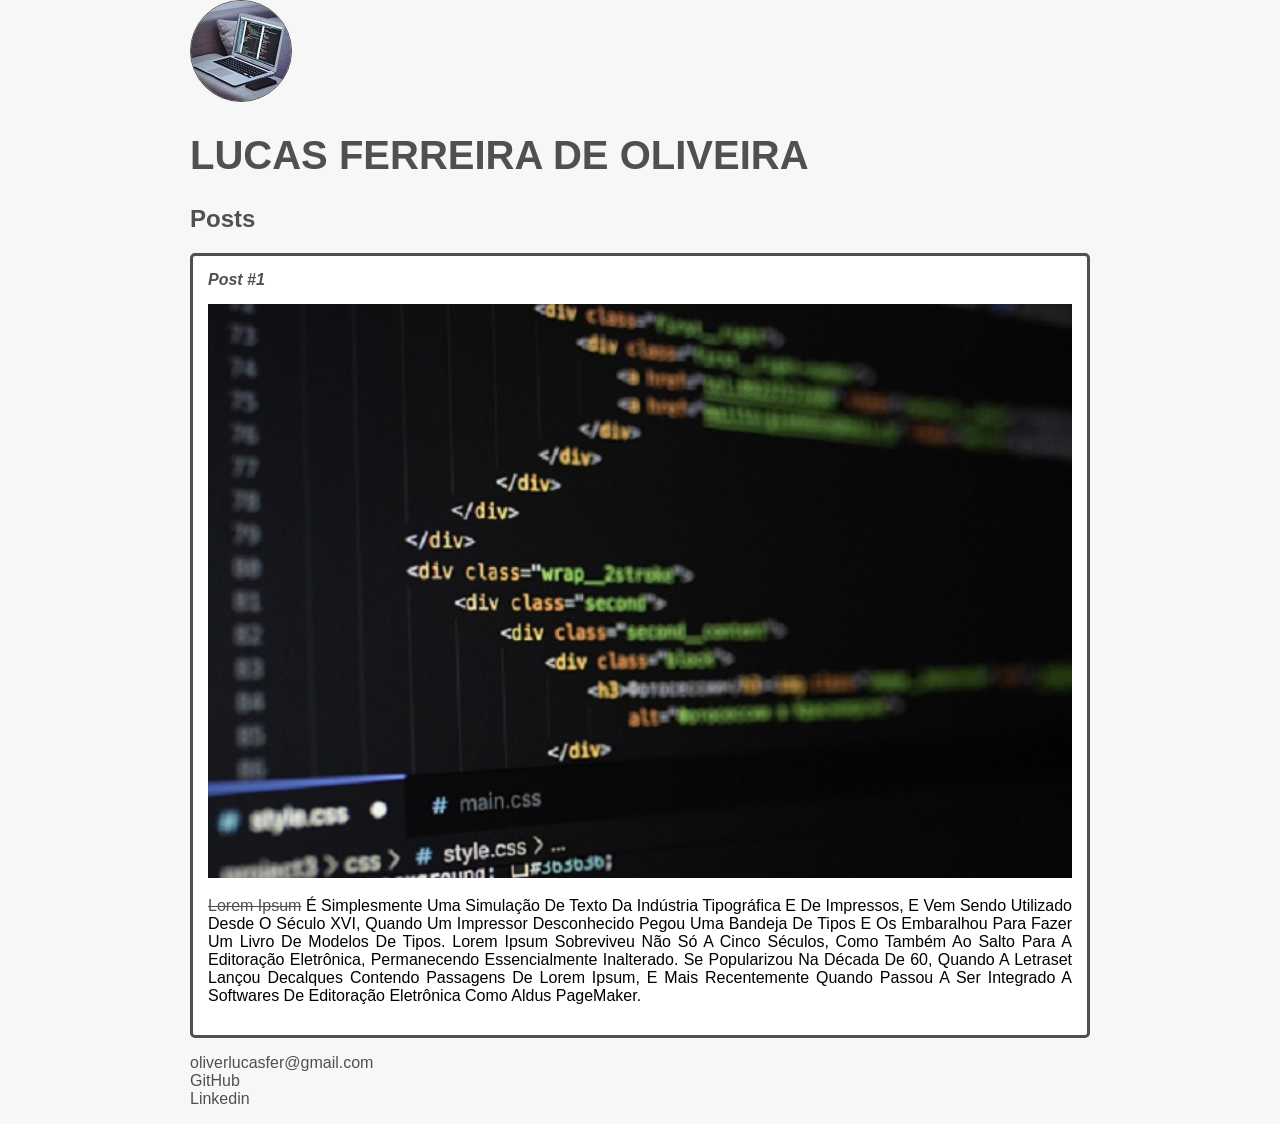
==== index.html @ 29af29b6 "first commit" ====
<!DOCTYPE html>
<html>
  <head>
    <meta charset="utf-8" />
    <title>Lucas Ferreira de Oliveira</title>
    <link rel="stylesheet" href="style.css" />
  </head>
  <body>
    <header>
      <img src="pic1.jpg" alt="imagem" class="pic" />
      <h1 id="title">Lucas Ferreira de Oliveira</h1>
    </header>
    <section>
      <header>
        <h2 class="subtitle">Posts</h2>
      </header>
      <article class="post">
        <header>
          <h3 class="post_title">Post #1</h3>
          <img src="pic2.jpg" alt="imagem" class="post_image" />
        </header>
        <p class="post_content">
          <a href="https://br.lipsum.com/" target="_blank">Lorem Ipsum</a> é
          simplesmente uma simulação de texto da indústria tipográfica e de
          impressos, e vem sendo utilizado desde o século XVI, quando um
          impressor desconhecido pegou uma bandeja de tipos e os embaralhou para
          fazer um livro de modelos de tipos. Lorem Ipsum sobreviveu não só a
          cinco séculos, como também ao salto para a editoração eletrônica,
          permanecendo essencialmente inalterado. Se popularizou na década de
          60, quando a Letraset lançou decalques contendo passagens de Lorem
          Ipsum, e mais recentemente quando passou a ser integrado a softwares
          de editoração eletrônica como Aldus PageMaker.
        </p>
      </article>
    </section>
    <footer>
      <ul class="contacts_list">
        <li>
          <a href="mailto:oliverlucasfer@gmail.com" target="_blank"
            >oliverlucasfer@gmail.com</a
          >
        </li>
        <li>
          <a href="https://github.com/oliverlucasfer" target="_blank">GitHub</a>
        </li>
        <li>
          <a
            href="https://www.linkedin.com/in/lucas-ferreira-de-oliveira-34295219b/"
            target="_blank"
            >Linkedin</a
          >
        </li>
      </ul>
    </footer>
  </body>
</html>
---- style.css ----
body {
  background-color: #f7f7f7;
  font-family: Verdana, Geneva, Tahoma, sans-serif;
  max-width: 900px;
  margin: auto;
}

.pic {
  border: 1px solid #505050;
  border-radius: 50%;
}

#title,
.subtitle,
.post_title {
  color: #505050;
}

#title {
  font-size: 40px;
  text-transform: uppercase;
}

a {
  text-decoration: line-through;
  color: #505050;
}

.post_title {
  font-size: 16px;
  font-style: italic;
  margin: 0;
  margin-bottom: 15px;
}

.post {
  background-color: #fff;
  padding: 15px;
  border: 3px solid #505050;
  margin-bottom: 15px;
  border-radius: 5px;
}

.post_content {
  margin: 0;
  margin-bottom: 15px;
  text-transform: capitalize;
  text-align: justify;
}

.post_image {
  margin-bottom: 15px;
  width: 100%;
}

.contacts_list {
  list-style-type: none;
  padding-left: 0;
}

.contacts_list li a {
  text-decoration: none;
}
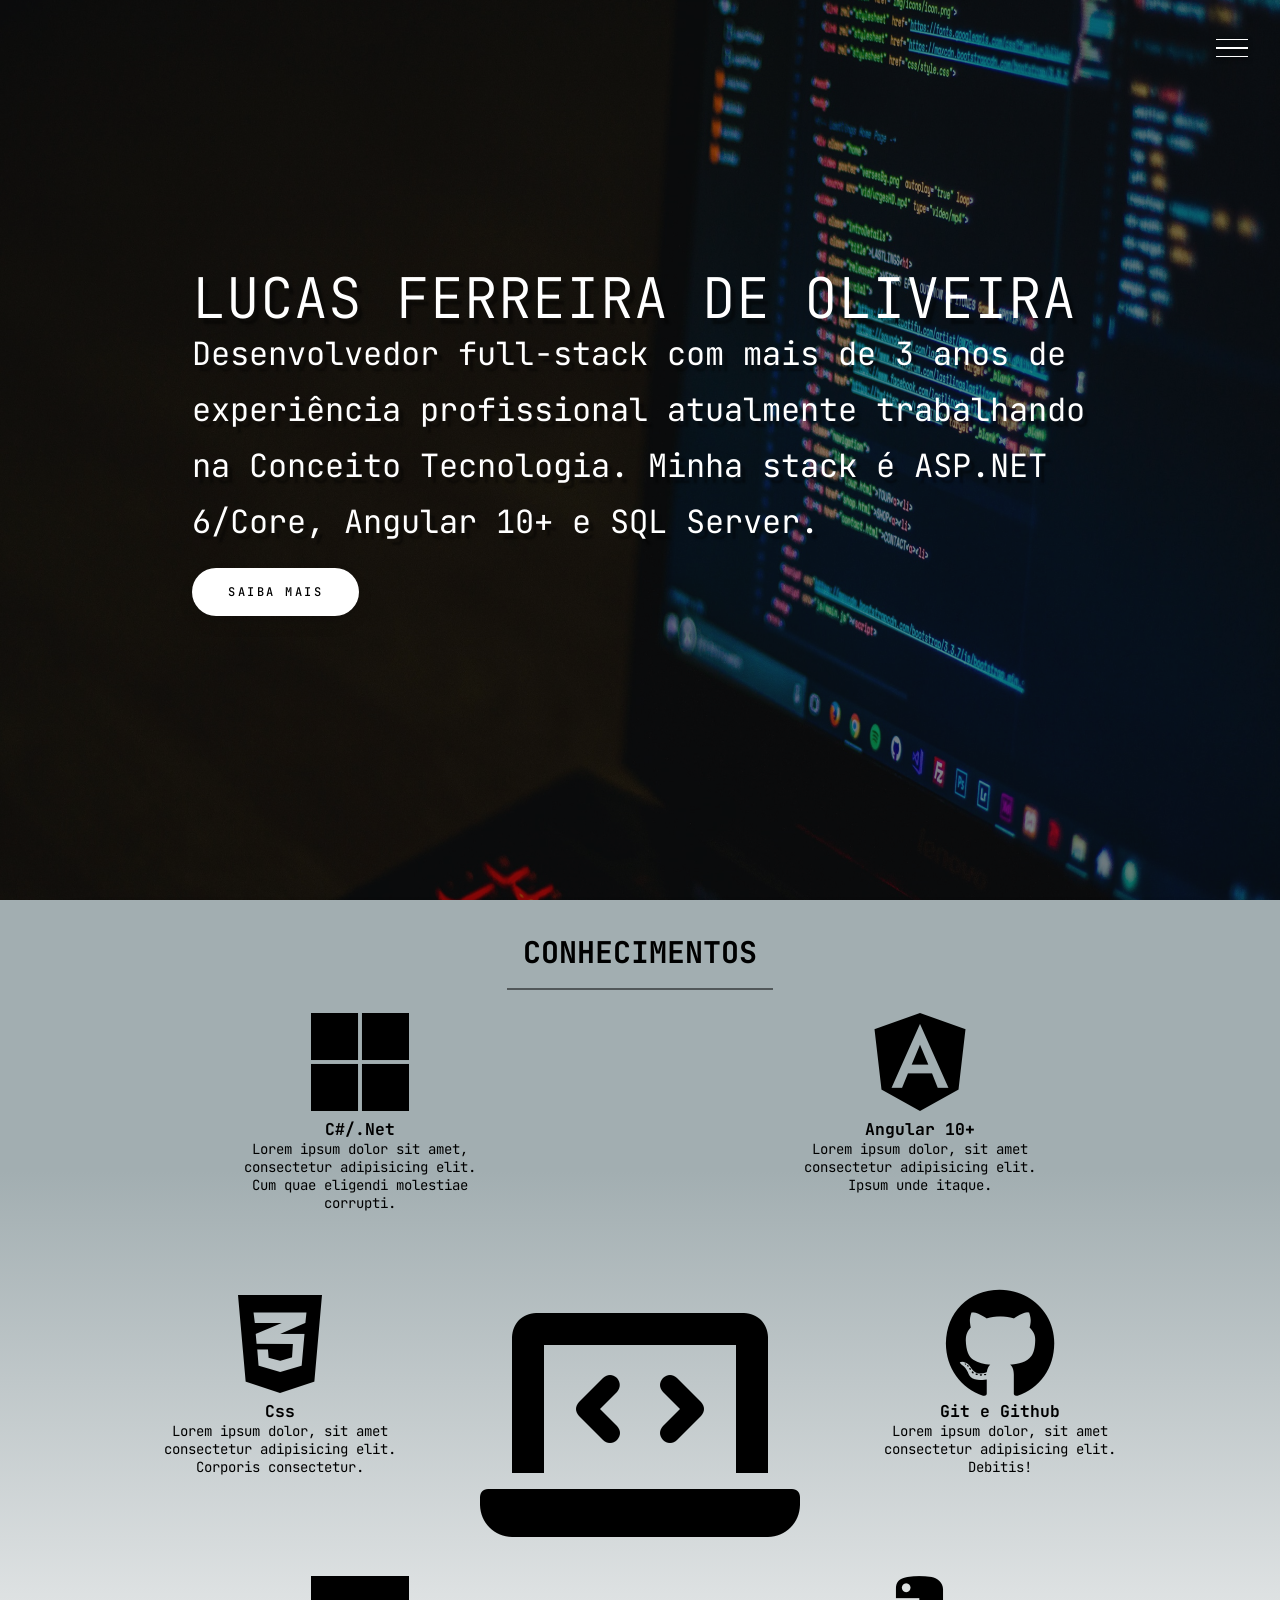
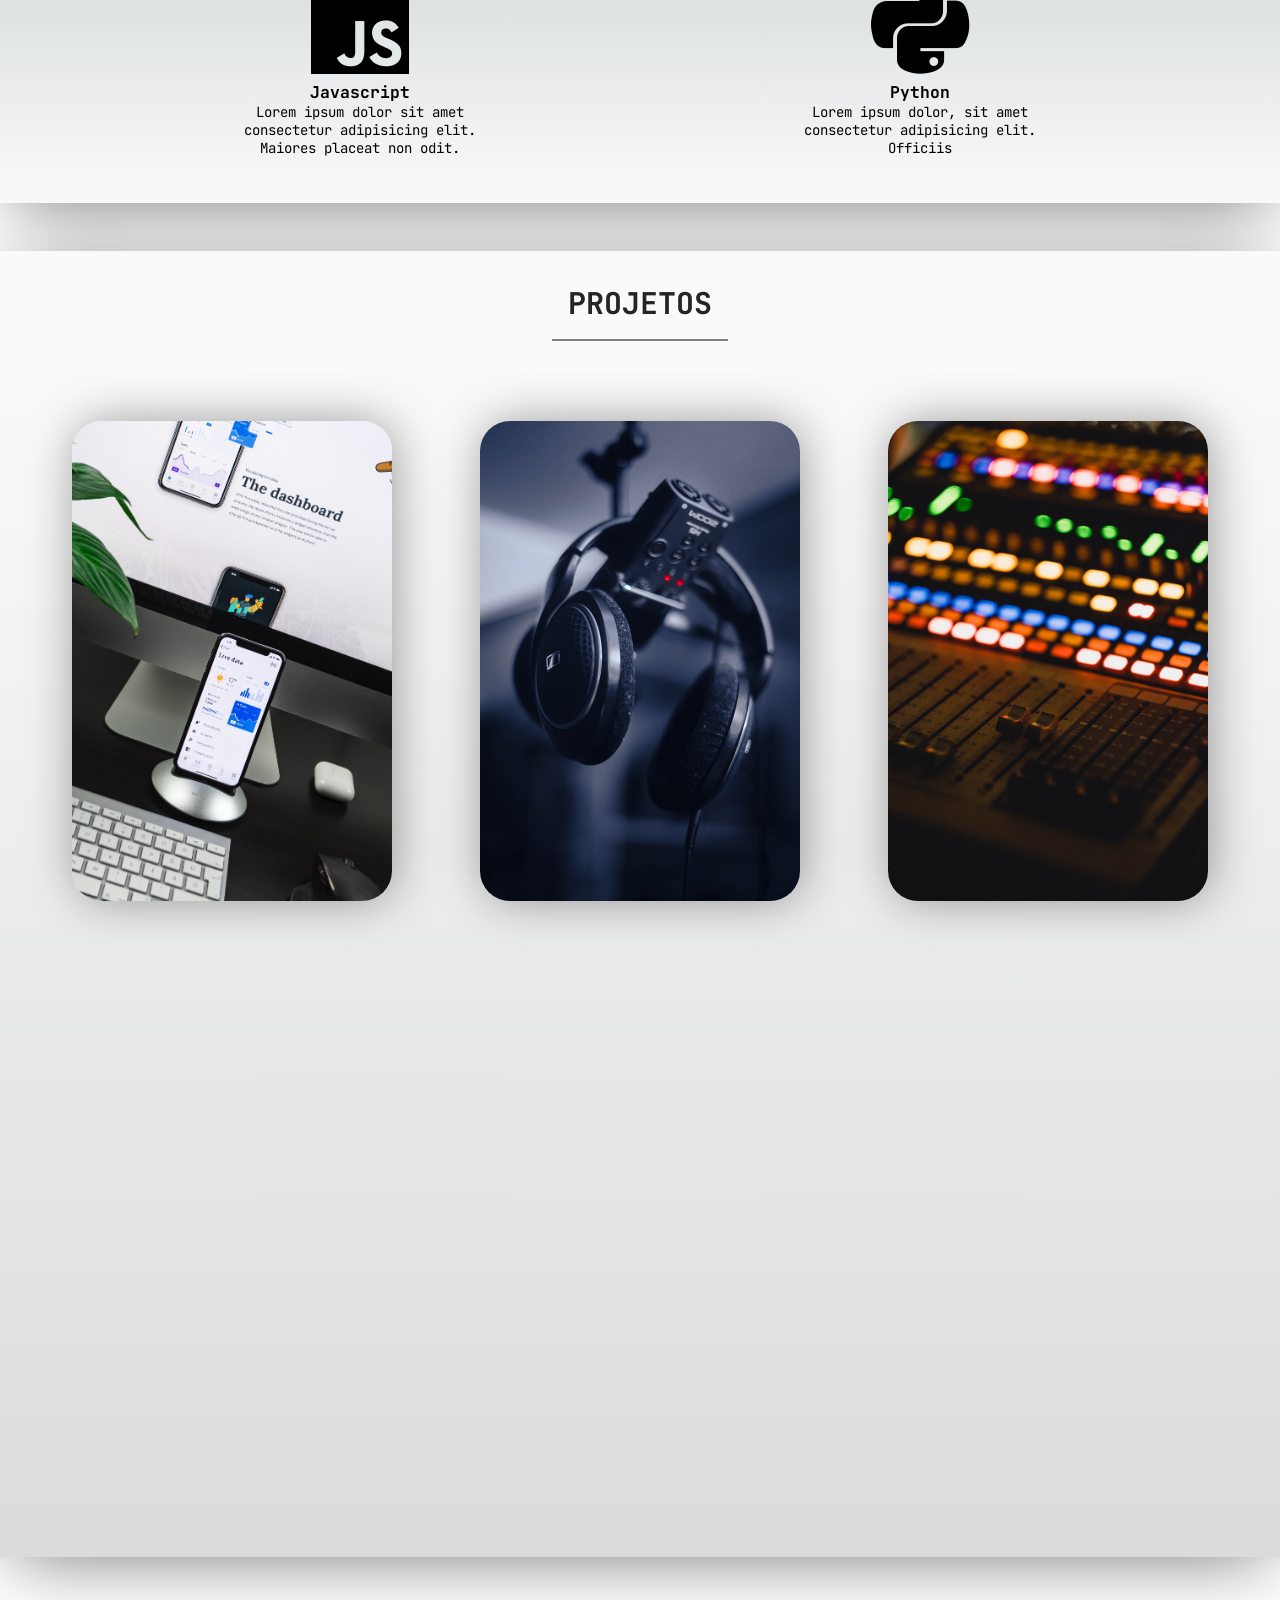
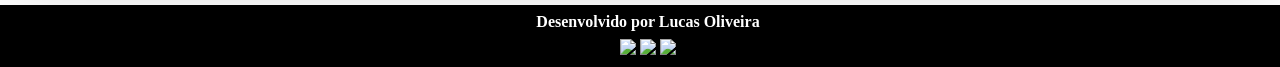
==== commit 2e8ad958: "improvement: mudanças gerais no layout, imagens e estilos" ====
--- a/index.html
+++ b/index.html
@@ -1,56 +1,281 @@
 <!DOCTYPE html>
-<html>
+<html lang="pt-BR">
   <head>
-    <meta charset="utf-8" />
-    <title>Lucas Ferreira de Oliveira</title>
-    <link rel="stylesheet" href="style.css" />
+    <meta charset="UTF-8" />
+    <meta http-equiv="X-UA-Compatible" content="IE=edge" />
+    <meta name="viewport" content="width=device-width, initial-scale=1.0" />
+    <link
+      rel="apple-touch-icon"
+      sizes="180x180"
+      href="./assets/images/apple-touch-icon.png"
+    />
+    <link
+      rel="icon"
+      type="image/png"
+      sizes="32x32"
+      href="assets/images/favicon-32x32.png"
+    />
+    <link
+      rel="icon"
+      type="image/png"
+      sizes="16x16"
+      href="assets/images/favicon-16x16.png"
+    />
+    <link rel="manifest" href="assets/images/site.webmanifest" />
+    <link rel="stylesheet" href="./assets/css/style.css" />
+    <link rel="stylesheet" href="./assets/css/proprieties.css" />
+    <link rel="stylesheet" href="./assets/css/KeyFrames.css" />
+    <title>Portifólio - Lucas Oliveira</title>
   </head>
   <body>
-    <header>
-      <img src="pic1.jpg" alt="imagem" class="pic" />
-      <h1 id="title">Lucas Ferreira de Oliveira</h1>
-    </header>
-    <section>
+    <div class="container">
+      <div class="hamburguer" id="Close-menu">
+        <div class="line" id="line1"></div>
+        <div class="line" id="line2"></div>
+        <div class="line" id="line3"></div>
+        <span>Fechar</span>
+      </div>
+
       <header>
-        <h2 class="subtitle">Posts</h2>
+        <div class="img-wrapper">
+          <img src="./assets/images/backgroundimg.jpg" alt="" />
+        </div>
+        <div class="banner">
+          <h1 class="title-style">Lucas Ferreira de Oliveira</h1>
+          <p>
+            Desenvolvedor full-stack com mais de 3 anos de experiência
+            profissional atualmente trabalhando na Conceito Tecnologia. Minha
+            stack é ASP.NET 6/Core, Angular 10+ e SQL Server.
+          </p>
+          <a class="ButtonCustom" href="#conhecimentos" id="button-banner">
+            Saiba mais
+          </a>
+        </div>
       </header>
-      <article class="post">
-        <header>
-          <h3 class="post_title">Post #1</h3>
-          <img src="pic2.jpg" alt="imagem" class="post_image" />
-        </header>
-        <p class="post_content">
-          <a href="https://br.lipsum.com/" target="_blank">Lorem Ipsum</a> é
-          simplesmente uma simulação de texto da indústria tipográfica e de
-          impressos, e vem sendo utilizado desde o século XVI, quando um
-          impressor desconhecido pegou uma bandeja de tipos e os embaralhou para
-          fazer um livro de modelos de tipos. Lorem Ipsum sobreviveu não só a
-          cinco séculos, como também ao salto para a editoração eletrônica,
-          permanecendo essencialmente inalterado. Se popularizou na década de
-          60, quando a Letraset lançou decalques contendo passagens de Lorem
-          Ipsum, e mais recentemente quando passou a ser integrado a softwares
-          de editoração eletrônica como Aldus PageMaker.
-        </p>
-      </article>
-    </section>
-    <footer>
-      <ul class="contacts_list">
-        <li>
-          <a href="mailto:oliverlucasfer@gmail.com" target="_blank"
-            >oliverlucasfer@gmail.com</a
+
+      <aside class="sidebar">
+        <nav>
+          <ul class="menu">
+            <li id="menu-1" class="menu-item">
+              <a id="Close-menu" href="#" class="menu-link">home</a>
+            </li>
+            <li id="menu-2" class="menu-item">
+              <a id="Close-menu" href="#conhecimentos" class="menu-link">
+                conhecimentos
+              </a>
+            </li>
+            <li id="menu-3" class="menu-item">
+              <a id="Close-menu" href="#projetos" class="menu-link">projetos</a>
+            </li>
+            <li id="menu-4" class="menu-item">
+              <a id="Close-menu" href="#contato" class="menu-link">contato</a>
+            </li>
+          </ul>
+        </nav>
+        <div class="social-media">
+          <a
+            id="social-1"
+            href="https://github.com/oliverlucasfer"
+            target="_blank"
           >
-        </li>
-        <li>
-          <a href="https://github.com/oliverlucasfer" target="_blank">GitHub</a>
-        </li>
-        <li>
+            <i class="fab fa-github"></i>
+          </a>
           <a
-            href="https://www.linkedin.com/in/lucas-ferreira-de-oliveira-34295219b/"
+            id="social-2"
+            href="https://www.linkedin.com/in/lucas-ferreira-de-oliveira-0975392a5/"
             target="_blank"
-            >Linkedin</a
           >
-        </li>
-      </ul>
-    </footer>
+            <i class="fab fa-linkedin-in"></i>
+          </a>
+          <a
+            id="social-3"
+            href="mailto:oliverlucasfer@hotmail.com"
+            target="_blank"
+          >
+            <i class="fas fa-envelope"></i>
+          </a>
+        </div>
+      </aside>
+
+      <section class="sessao-conhecimentos">
+        <div class="sessao-header" id="conhecimentos">
+          <h1 class="title-style">Conhecimentos</h1>
+        </div>
+        <div class="conhecimentos">
+          <div class="conhecimento" data-anime="left">
+            <div class="conhecimento-header">
+              <i class="fa-brands fa-microsoft"></i>
+              <h3>C#/.Net</h3>
+            </div>
+            <div class="conhecimento-text">
+              <p>
+                Lorem ipsum dolor sit amet, consectetur adipisicing elit. Cum
+                quae eligendi molestiae corrupti.
+              </p>
+            </div>
+          </div>
+          <div class="conhecimento" data-anime="right">
+            <div class="conhecimento-header">
+              <i class="fab fa-css3-alt"></i>
+              <h3>Css</h3>
+            </div>
+            <div class="conhecimento-text">
+              <p>
+                Lorem ipsum dolor, sit amet consectetur adipisicing elit.
+                Corporis consectetur.
+              </p>
+            </div>
+          </div>
+          <div class="conhecimento" data-anime="left">
+            <div class="conhecimento-header">
+              <i class="fab fa-js"></i>
+              <h3>Javascript</h3>
+            </div>
+            <div class="conhecimento-text">
+              <p>
+                Lorem ipsum dolor sit amet consectetur adipisicing elit. Maiores
+                placeat non odit.
+              </p>
+            </div>
+          </div>
+          <div class="conhecimento" data-anime="right">
+            <div class="conhecimento-header">
+              <i class="fa-brands fa-angular"></i>
+              <h3>Angular 10+</h3>
+            </div>
+            <div class="conhecimento-text">
+              <p>
+                Lorem ipsum dolor, sit amet consectetur adipisicing elit. Ipsum
+                unde itaque.
+              </p>
+            </div>
+          </div>
+          <div class="conhecimento" data-anime="left">
+            <div class="conhecimento-header">
+              <i class="fab fa-github"></i>
+              <h3>Git e Github</h3>
+            </div>
+            <div class="conhecimento-text">
+              <p>
+                Lorem ipsum dolor, sit amet consectetur adipisicing elit.
+                Debitis!
+              </p>
+            </div>
+          </div>
+          <div class="conhecimento" data-anime="right">
+            <div class="conhecimento-header">
+              <i class="fab fa-python"></i>
+              <h3>Python</h3>
+            </div>
+            <div class="conhecimento-text">
+              <p>
+                Lorem ipsum dolor, sit amet consectetur adipisicing elit.
+                Officiis
+              </p>
+            </div>
+          </div>
+          <div class="imagemFundo">
+            <i class="fa-solid fa-laptop-code"></i>
+          </div>
+        </div>
+      </section>
+      <section class="sessao-projetos" id="projetos">
+        <div class="projetos-header">
+          <h1>Projetos</h1>
+        </div>
+        <div class="cards">
+          <div class="card" data-anime="up">
+            <div class="card-img-wrapper">
+              <img src="./media/proj1.jpg" alt="" />
+            </div>
+            <div class="background">
+              <div class="card-info">
+                <h2>projeto1</h2>
+                <h3>HTML, CSS</h3>
+                <p>
+                  Lorem ipsum, dolor sit amet consectetur adipisicing elit. Ea,
+                  doloremque maiores. Sequi quam, sit sapiente amet debitis.
+                </p>
+                <button class="ButtonSend">Saiba mais</button>
+              </div>
+            </div>
+          </div>
+          <div class="card" data-anime="up">
+            <div class="card-img-wrapper">
+              <img src="./media/proj2.jpg" alt="" />
+            </div>
+            <div class="background">
+              <div class="card-info">
+                <h2>projeto2</h2>
+                <h3>HTML, CSS</h3>
+                <p>
+                  Lorem ipsum dolor sit amet consectetur adipisicing elit.
+                  Consequuntur placeat necessitatibus.
+                </p>
+                <button class="ButtonSend">Saiba mais</button>
+              </div>
+            </div>
+          </div>
+          <div class="card" data-anime="up">
+            <div class="card-img-wrapper">
+              <img src="./media/proj3.jpg" alt="" />
+            </div>
+            <div class="background">
+              <div class="card-info">
+                <h2>projeto3</h2>
+                <h3>HTML, CSS</h3>
+                <p>
+                  Lorem ipsum dolor sit amet consectetur adipisicing elit.
+                  Officiis provident debitis.
+                </p>
+                <button class="ButtonSend">Saiba mais</button>
+              </div>
+            </div>
+          </div>
+          <div class="card" data-anime="up">
+            <div class="card-img-wrapper">
+              <img src="./media/proj4.jpg" alt="" />
+            </div>
+            <div class="background">
+              <div class="card-info">
+                <h2>projeto4</h2>
+                <h3>HTML, CSS</h3>
+                <p>
+                  Lorem ipsum dolor sit amet consectetur adipisicing elit. Harum
+                  velit voluptatibus facilis eaque, nulla officia placeat.
+                </p>
+                <button class="ButtonSend">Saiba mais</button>
+              </div>
+            </div>
+          </div>
+        </div>
+      </section>
+      <footer>
+        <div class="footer--item">
+          <p>Desenvolvido por Lucas Oliveira</p>
+          <div>
+            <a
+              href="https://www.linkedin.com/in/lucas-ferreira-de-oliveira-0975392a5/"
+              target="_blank"
+            >
+              <img
+                src="https://img.shields.io/badge/-Lucas-blue?style=flat-square&logo=Linkedin&logoColor=white"
+              />
+            </a>
+            <a href="https://github.com/oliverlucasfer" target="_blank">
+              <img
+                src="https://img.shields.io/badge/-oliverlucasfer-gray?style=flat-square&logo=Github&logoColor=white"
+              />
+            </a>
+            <a href="mailto:oliverlucasfer@hotmail.com" target="_blank">
+              <img
+                src="https://img.shields.io/badge/-oliverlucasfer-gray?style=flat-square&logo=Github&logoColor=white"
+              />
+            </a>
+          </div>
+        </div>
+      </footer>
+    </div>
+    <script src="./script.js"></script>
   </body>
 </html>
--- a/assets/css/style.css
+++ b/assets/css/style.css
@@ -0,0 +1,751 @@
+@import url('https://fonts.googleapis.com/css2?family=Baloo+Da+2:wght@400;500;600;700&family=JetBrains+Mono:wght@100;200;300;400&family=Josefin+Slab:ital,wght@0,300;0,400;0,600;0,700;1,300;1,400;1,600&family=Mulish:ital,wght@0,200;0,300;0,400;0,500;1,200;1,300;1,400&display=swap');
+
+@import url(https://cdnjs.cloudflare.com/ajax/libs/font-awesome/6.0.0/css/all.min.css);
+
+* {
+    margin: 0;
+    padding: 0;
+    list-style: none;
+    text-decoration: none;
+}
+
+body {
+    background-color: #ffffff;
+    overflow-x: hidden;
+}
+
+html {
+    scroll-behavior: smooth;
+}
+
+/* =======DATA-ANIME====== */
+[data-anime] {
+    opacity: 0;
+    transition: .3s;
+}
+
+[data-anime="up"] {
+    opacity: 0;
+    transform: translate3d(0px, 250px, 0px)
+}
+
+[data-anime="left"] {
+    opacity: 0;
+    transform: translate3d(10px, 0px, 0px)
+}
+
+[data-anime="right"] {
+    opacity: 0;
+    transform: translate3d(-10px, 0px, 0px)
+}
+
+[data-anime].animate {
+    opacity: 1;
+    transform: translate3d(0px, 0px, 0px)
+}
+
+/* =============headers============= */
+.sessao-header h1,
+.contact-right h1,
+.projetos-header h1 {
+    font-family: var(--font-tertiary);
+    text-transform: uppercase;
+    padding: 1rem;
+    margin: 1rem;
+    font-size: 30px;
+    border-bottom: 2px solid rgba(0, 0, 0, 0.493);
+    text-align: center;
+}
+
+/* ============= hamburguer ============= */
+.hamburguer {
+    background-color: rgba(255, 0, 0, 0);
+    width: 2rem;
+    height: 2rem;
+    position: fixed;
+    z-index: 100;
+    right: 2rem;
+    top: 2rem;
+    display: flex;
+    flex-direction: column;
+    justify-content: space-evenly;
+    cursor: pointer;
+}
+
+/* =====================linhas do hamburguer===================== */
+.line {
+    width: 100%;
+    height: .1rem;
+    background-color: white;
+    transition: transform 1s;
+    box-shadow: 1px 2px 4px 0px rgb(0 0 0 / 72%);
+
+}
+
+/* .ButtonCustom custom */
+.ButtonCustom {
+    padding: 1.3em 3em;
+    font-family: var(--font-tertiary);
+    font-size: 12px;
+    text-transform: uppercase;
+    letter-spacing: 2.5px;
+    font-weight: 500;
+    color: #000;
+    background-color: #fff;
+    border: none;
+    border-radius: 45px;
+    box-shadow: 0px 8px 15px rgba(0, 0, 0, 0.1);
+    transition: all 0.3s ease 0s;
+    cursor: pointer;
+    outline: none;
+}
+
+.ButtonCustom:hover {
+    background-color: #f50000;
+    box-shadow: 0px 15px 20px rgba(63, 63, 63, 0.4);
+    color: #fff;
+    transform: translateY(-7px);
+}
+
+.ButtonCustom:active {
+    transform: translateY(-1px);
+}
+
+/* ==========================header=============================== */
+
+header {
+    width: 100%;
+    height: 100vh;
+    overflow: hidden;
+    position: relative;
+}
+
+.img-wrapper {
+    width: 100%;
+    height: 100%;
+
+    background-color: rgba(2, 2, 2, 0.952);
+}
+
+.img-wrapper img {
+    width: 100%;
+    height: 100%;
+    object-fit: cover;
+    opacity: 0.5;
+    animation: zoom 25s;
+}
+
+/* ===========================animação dos componentes do banner================================ */
+
+.banner {
+    position: absolute;
+    top: 30%;
+    left: 15%;
+}
+
+.banner h1 {
+    color: white;
+    font-size: 3.5rem;
+    font-family: var(--font-tertiary);
+    font-weight: 300;
+    text-transform: uppercase;
+    text-shadow: .3rem .4rem 2px rgba(0, 0, 0, 0.404);
+    line-height: 3.5rem;
+    opacity: 0;
+    animation: moveBanner 0.5s forwards;
+
+}
+
+.banner p {
+    font-family: var(--font-tertiary);
+    font-size: 2rem;
+    color: white;
+    text-shadow: .3rem .4rem 2px rgba(0, 0, 0, 0.404);
+    line-height: 3.5rem;
+    margin-bottom: 2rem;
+    animation: moveBanner 0.7s forwards;
+    max-width: 85%;
+
+}
+
+.banner #button-banner {
+    animation: moveBanner 1s forwards;
+}
+
+/* ==================animação sidebar - menu================== */
+.sidebar {
+    width: 20rem;
+    height: 100vh;
+    background-color: rgb(182, 181, 181);
+    position: fixed;
+    top: 0;
+    right: -20rem;
+    transition: all 0.4s;
+    z-index: 2;
+    backdrop-filter: blur(19px) saturate(124%);
+    -webkit-backdrop-filter: blur(19px) saturate(124%);
+    background-color: rgba(255, 255, 255, 0.47);
+
+
+}
+
+.show-menu .sidebar {
+    right: 0;
+}
+
+.menu {
+    position: absolute;
+    top: 50%;
+    left: 50%;
+    transform: translate(-50%, -57%);
+    text-align: center;
+    text-transform: uppercase;
+}
+
+.hamburguer span {
+    position: absolute;
+    right: 50px;
+    width: 5rem;
+    height: 2rem;
+    padding: 0.4rem;
+    background-color: rgb(221, 220, 220);
+    text-align: center;
+    font-family: var(--font-primary);
+    text-transform: uppercase;
+    border-radius: 18px;
+    opacity: 0;
+}
+
+.hamburguer span::before {
+    content: " ";
+    position: absolute;
+    border-right: .5rem solid transparent;
+    border-top: .5rem solid transparent;
+    border-left: .5rem solid rgb(221, 220, 220);
+    border-bottom: .5rem solid transparent;
+    left: 5.7rem;
+    bottom: .9rem;
+
+}
+
+
+/* conserto temporário do span */
+@media (min-width: 821px) {
+
+    .show-menu .hamburguer:hover span {
+        opacity: 1;
+        transition-delay: 1s;
+    }
+
+
+}
+
+/* =======================animação das linhas do menu=========================== */
+
+.show-menu #line2 {
+    transform: translate(-2px, -15px);
+    background-color: rgba(255, 255, 255, 0.418)
+}
+
+.show-menu #line1 {
+    transform: rotate(45deg) translate(.3rem, .44rem);
+}
+
+.show-menu #line3 {
+    transform: rotate(-45deg) translate(.3rem, -.44rem);
+}
+
+.menu-link {
+    font-family: var(--font-tertiary);
+    font-size: 2rem;
+    color: rgba(13, 14, 13, 0.801);
+    transition: color 1s;
+
+}
+
+.menu-link:hover {
+    color: rgb(255, 254, 254);
+}
+
+.menu-item {
+    margin: 1.5em;
+
+}
+
+/*  =================animação itens do menu================== */
+.show-menu #menu-1 {
+    animation: moveMenu .4s;
+}
+
+.show-menu #menu-2 {
+    animation: moveMenu .6s;
+}
+
+.show-menu #menu-3 {
+    animation: moveMenu .8s;
+}
+
+.show-menu #menu-4 {
+    animation: moveMenu 1s;
+}
+
+.show-menu #menu-5 {
+    animation: moveMenu 1.3s;
+}
+
+/* =======================redes sociais=========================== */
+
+.social-media {
+    position: absolute;
+    bottom: 4rem;
+    width: 100%;
+    display: flex;
+    justify-content: space-evenly;
+
+
+}
+
+.social-media i {
+    background-color: transparent;
+    color: black;
+    height: 2.5rem;
+    font-size: 2.7rem;
+    transition: color 1s;
+}
+
+.social-media i:hover {
+    color: rgb(26, 75, 180);
+
+}
+
+/* animação redes sociais */
+.show-menu #social-1 {
+    animation: moveBanner 1.6s;
+}
+
+.show-menu #social-2 {
+    animation: moveBanner 1.8s;
+}
+
+.show-menu #social-3 {
+    animation: moveBanner 2s;
+}
+
+/* ===============conhecimentos================ */
+.conhecimentos {
+
+    display: grid;
+    grid-template-columns: repeat(16, 1fr);
+    grid-template-rows: repeat(6, 5.8rem);
+    row-gap: 3rem;
+}
+
+.conhecimento:nth-child(1) {
+    grid-column: 4 / 7;
+    grid-row: 1 / 3;
+}
+
+.conhecimento:nth-child(2) {
+    grid-column: 3 / 6;
+    grid-row: 3 / 5;
+}
+
+.conhecimento:nth-child(3) {
+    grid-column: 4 / 7;
+    grid-row: 5 / -1;
+}
+
+.conhecimento:nth-child(4) {
+    grid-column: 11 / 14;
+    grid-row: 1 / 3;
+}
+
+.conhecimento:nth-child(5) {
+    grid-column: 12 / 15;
+    grid-row: 3 / 5;
+}
+
+.conhecimento:nth-child(6) {
+    grid-column: 11 / 14;
+    grid-row: 5 / -1;
+}
+
+.imagemFundo {
+    grid-column: 7/ 11;
+    grid-row: 3 / 6;
+    font-size: 20vw;
+    text-align: center;
+}
+
+
+
+.sessao-conhecimentos {
+    background-color: #747d7e;
+    background-image: linear-gradient(0deg, #fafafa 0%, #a2aeb1 70%);
+    margin-bottom: 3rem;
+    -webkit-box-shadow: 1px 12px 71px -13px rgba(0, 0, 0, 0.55);
+    -moz-box-shadow: 1px 12px 71px -13px rgba(0, 0, 0, 0.55);
+    box-shadow: 1px 12px 71px -13px rgba(0, 0, 0, 0.55);
+
+}
+
+.conhecimento {
+    display: flex;
+    flex-direction: column;
+    text-align: center;
+    font-family: var(--font-tertiary);
+    font-size: 14px
+}
+
+.conhecimento i {
+    font-size: 7rem;
+    transition: all .5s
+}
+
+.sessao-header {
+    display: flex;
+    align-items: center;
+    justify-content: center;
+}
+
+/* =====================projetos===================== */
+.sessao-projetos {
+    width: 100%;
+    margin-bottom: 3rem;
+    -webkit-box-shadow: 1px 12px 71px -13px rgba(0, 0, 0, 0.55);
+    -moz-box-shadow: 1px 12px 71px -13px rgba(0, 0, 0, 0.55);
+    box-shadow: 1px 12px 71px -13px rgba(0, 0, 0, 0.55);
+
+
+}
+
+.projetos-header {
+    display: flex;
+    justify-content: center;
+    background-color: #fafafa;
+    color: rgb(37, 37, 37);
+}
+
+
+.cards {
+    display: flex;
+    justify-content: space-evenly;
+    flex-wrap: wrap;
+    padding-bottom: 8rem;
+    padding-top: 3rem;
+    background-color: #ededf2;
+    background-image: linear-gradient(180deg, #fafafa 0%, #dadbdb 100%);
+
+
+}
+
+.card {
+    width: 20rem;
+    height: 30rem;
+    margin: 1rem;
+    border: 1px transparent;
+    border-radius: 30px;
+    -webkit-box-shadow: 3px 0px 50px -3px rgba(0, 0, 0, 0.41);
+    -moz-box-shadow: 3px 0px 50px -3px rgba(0, 0, 0, 0.41);
+    box-shadow: 3px 0px 50px -3px rgba(0, 0, 0, 0.41);
+}
+
+.card-img-wrapper {
+    width: 100%;
+    height: 100%;
+    border: inherit;
+    border-radius: inherit;
+}
+
+.card-img-wrapper img {
+    object-fit: cover;
+    width: 100%;
+    height: 100%;
+    border: inherit;
+    border-radius: inherit;
+
+
+}
+
+
+
+
+.background {
+    width: 20rem;
+    height: 30rem;
+    position: relative;
+    bottom: 30rem;
+    border: inherit;
+    border-radius: inherit;
+
+    opacity: 0;
+
+}
+
+
+.card-info {
+    display: flex;
+    height: 15rem;
+    width: 15rem;
+    flex-direction: column;
+    align-items: center;
+    text-align: center;
+    justify-content: center;
+    border-radius: inherit;
+
+    backdrop-filter: blur(19px) saturate(124%);
+    -webkit-backdrop-filter: blur(19px) saturate(124%);
+    background-color: rgba(255, 255, 255, 0.47);
+    padding: 1rem;
+
+    -webkit-box-shadow: 3px 0px 37px 6px rgba(0, 0, 0, 0.55);
+    -moz-box-shadow: 3px 0px 37px 6px rgba(0, 0, 0, 0.55);
+    box-shadow: 3px 0px 37px 6px rgba(0, 0, 0, 0.55);
+
+    position: absolute;
+    bottom: 6rem;
+    left: 1.6rem;
+
+    font-family: var(--font-tertiary);
+    color: rgb(46, 46, 46);
+    opacity: 1;
+}
+
+
+.card-info p,
+.card-info h3,
+.card-info h2 {
+    margin-bottom: .2rem;
+}
+
+
+.background:hover {
+    opacity: 1;
+    background-color: rgba(182, 182, 182, 0.651);
+    animation: opacity .5s;
+}
+
+
+
+.card-info .ButtonSend {
+    position: relative;
+    margin-top: 2rem;
+    font-size: 10px;
+    text-transform: uppercase;
+    text-decoration: none;
+    padding: 1em 2.5em;
+    display: inline-block;
+    border-radius: 6em;
+    transition: all .2s;
+    border: none;
+    font-family: inherit;
+    font-weight: 500;
+    color: black;
+    background-color: white;
+    cursor: pointer;
+}
+
+.card-info .ButtonSend:hover {
+    transform: translateY(-3px);
+    box-shadow: 0 10px 20px rgba(0, 0, 0, 0.2);
+}
+
+.card-info .ButtonSend:active {
+    transform: translateY(-1px);
+    box-shadow: 0 5px 10px rgba(0, 0, 0, 0.2);
+}
+
+.card-info .ButtonSend::after {
+    content: "";
+    display: inline-block;
+    height: 100%;
+    width: 100%;
+    border-radius: 100px;
+    position: absolute;
+    top: 0;
+    left: 0;
+    z-index: -1;
+    transition: all .4s;
+}
+
+.card-info .ButtonSend::after {
+    background-color: #fff;
+}
+
+.card-info .ButtonSend:hover::after {
+    transform: scaleX(1.4) scaleY(1.6);
+    opacity: 0;
+}
+
+
+/* footer */
+footer {
+    width: 100%;
+    background-color: #000;
+    margin: auto;
+    display: flex;
+    justify-content: center;
+    align-content: center;
+    padding: 0.5rem;
+}
+
+.footer--item {
+    display: flex;
+    flex-direction: column;
+    justify-items: center;
+    align-items: center;
+}
+
+.footer--item p {
+    padding-bottom: 0.5rem;
+    font-weight: bold;
+    color: white;
+}
+
+footer .button:hover {
+    background-color: rgb(97, 97, 97);
+
+}
+
+
+
+
+
+
+
+
+
+
+
+
+
+
+
+
+
+
+
+
+
+
+
+
+
+
+
+
+/* Media Queries */
+
+@media (max-width: 580px) {
+    .field {
+        background: transparent;
+        border: none;
+        border-bottom: 2px dashed grey;
+        width: 10rem;
+        font-size: 1rem;
+        font-family: var(--font-tertiary);
+        outline: none;
+        margin: 2rem;
+    }
+
+    .contact-left {
+        display: none;
+    }
+
+    .contact-right {
+        position: relative;
+        transform: translateX(-4%);
+
+        background-color: #eee;
+        padding: 1rem 3rem 3rem 3rem;
+        border-radius: inherit;
+    }
+
+    .conhecimentos {
+        row-gap: 0;
+    }
+
+    .conhecimento:nth-child(1) {
+        grid-column: 2 / 7;
+        grid-row: 1 / 3;
+    }
+
+    .conhecimento:nth-child(2) {
+        grid-column: 1 / 6;
+        grid-row: 3 / 5;
+    }
+
+    .conhecimento:nth-child(3) {
+        grid-column: 3 / 7;
+        grid-row: 5 / -1;
+    }
+
+    .conhecimento:nth-child(4) {
+        grid-column: 11 / 14;
+        grid-row: 1 / 3;
+    }
+
+    .conhecimento:nth-child(5) {
+        grid-column: 12 / 15;
+        grid-row: 3 / 5;
+    }
+
+    .conhecimento:nth-child(6) {
+        grid-column: 11 / 14;
+        grid-row: 5 / -1;
+    }
+
+    .budget-wrapper {
+        width: 22rem
+    }
+
+    .footer--area {
+        display: block;
+    }
+
+    .footer-social {
+        justify-content: center;
+        margin-bottom: 15px;
+    }
+
+    .footer--item.area2 {
+        text-align: center;
+        margin-bottom: 15px;
+
+    }
+
+
+    .qtde-page,
+    .group-layout {
+        width: 19rem;
+        padding: .5rem;
+    }
+
+
+    .conhecimentos {
+        display: flex;
+        flex-direction: column;
+        align-items: center;
+    }
+
+    .conhecimento {
+        background-color: red;
+        width: 20rem;
+        padding: 1rem;
+        margin-bottom: 2rem;
+
+        align-items: center;
+
+        backdrop-filter: blur(13px) saturate(137%);
+        -webkit-backdrop-filter: blur(13px) saturate(137%);
+        background-color: rgba(137, 137, 137, 0.38);
+        border-radius: 12px;
+        border: 1px solid rgba(255, 255, 255, 0.125);
+
+        font-size: smaller;
+    }
+
+    .imagemFundo {
+        display: none;
+    }
+}
--- a/assets/css/proprieties.css
+++ b/assets/css/proprieties.css
@@ -0,0 +1,9 @@
+:root{
+    --font-primary: "Baloo Da 2", serif;
+    --font-secondary: "Josefin Slab", serif;
+    --font-tertiary: 'JetBrains Mono', monospace;
+    --font-action: "Mulish", serif;
+}
+
+
+
--- a/assets/css/KeyFrames.css
+++ b/assets/css/KeyFrames.css
@@ -0,0 +1,62 @@
+@keyframes moveMenu{
+    0%{
+        transform: translateX(10rem);
+    }
+    100%{
+        transform:translateX(0);   
+    }
+}
+
+
+
+
+@keyframes moveBanner {
+    0%{
+        transform: translateY(10rem) rotateY(-30deg);
+    }
+    100%{
+        transform:translateY(0) rotateY(0);
+        opacity: 1;
+    }
+}
+
+
+
+
+@keyframes zoom {
+    0%{
+        transform: scale(1.3);
+    }
+    100%{
+        transform: scale(1);
+    }
+}
+
+
+@keyframes opacity {
+    0%{
+        opacity: 0%;
+    }
+    100%{
+        opacity:  100%;
+    }
+}
+
+
+
+@keyframes checkbx {
+    0% {
+     opacity: 1;
+     transform: scale(1) rotateY(0deg);
+    }
+   
+    50% {
+     opacity: 0;
+     transform: scale(.8) rotateY(180deg);
+    }
+   
+    100% {
+     opacity: 1;
+     transform: scale(1) rotateY(360deg);
+    }
+}
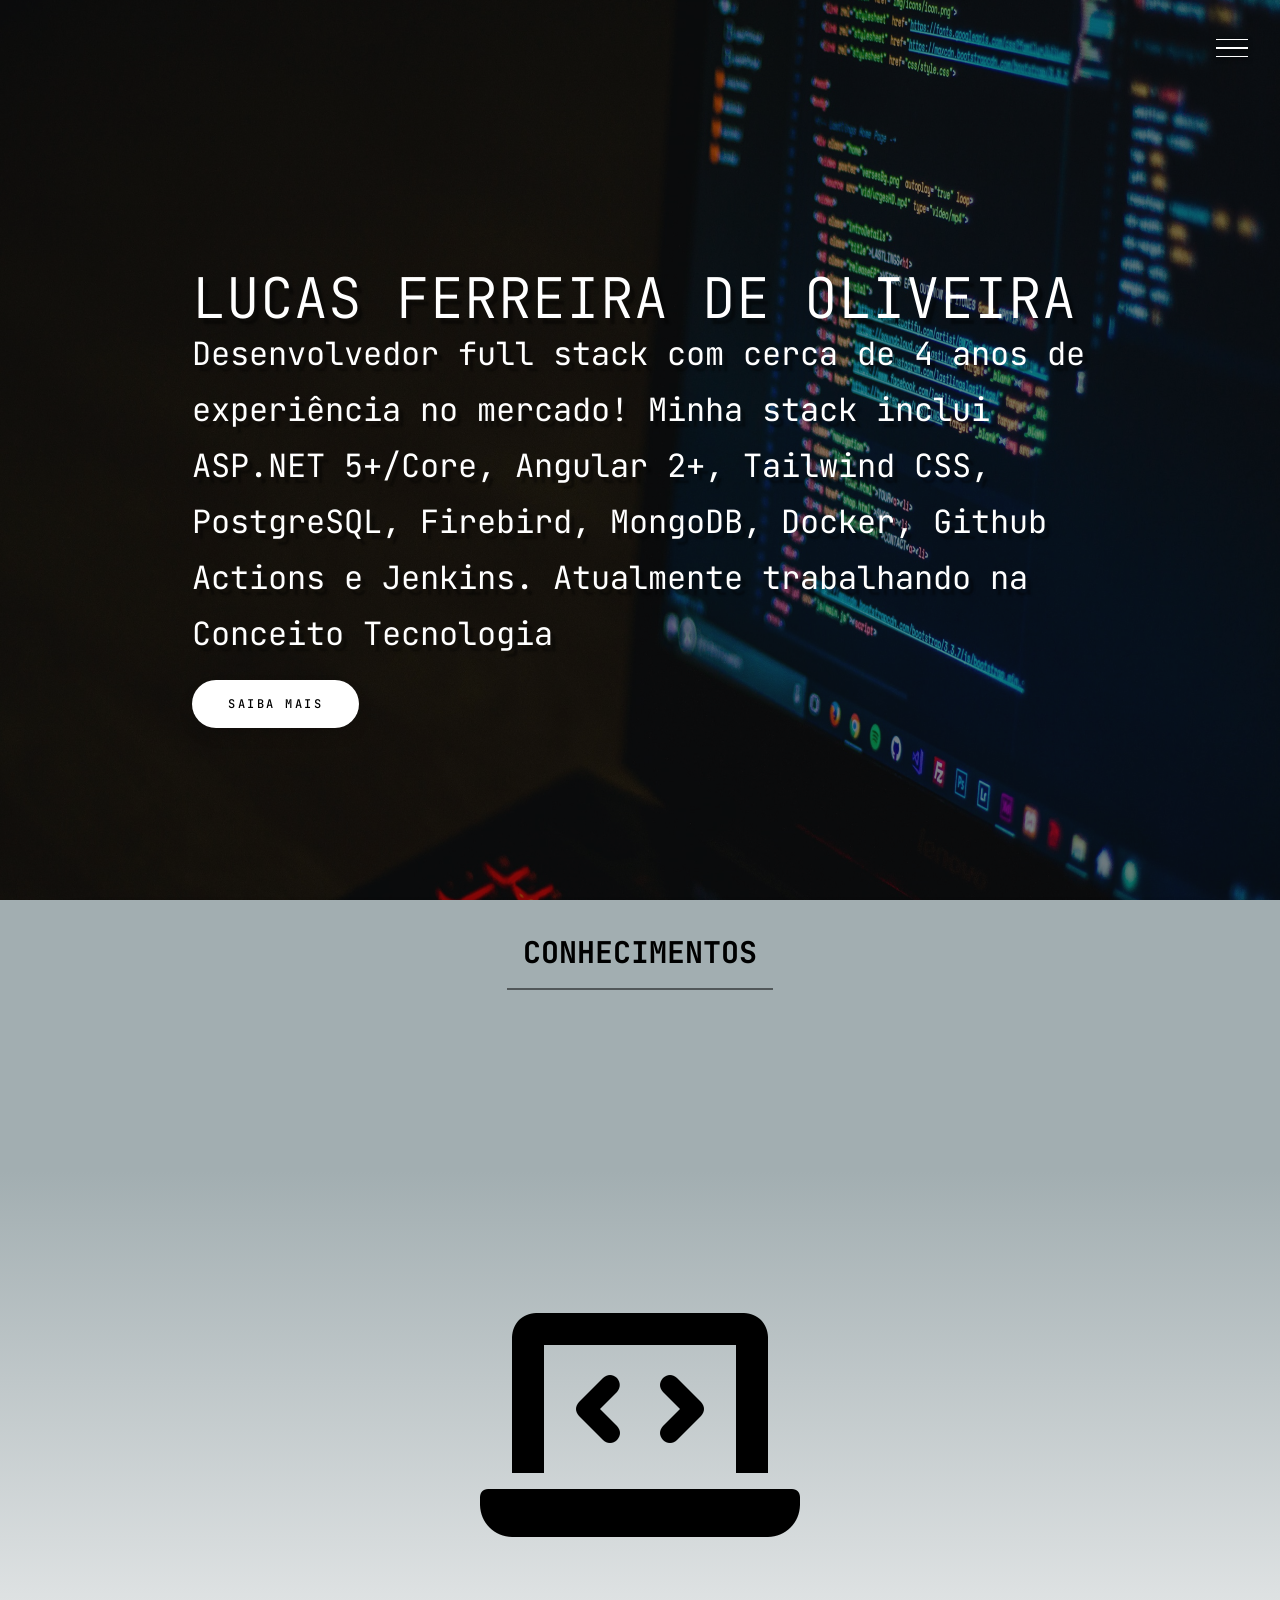
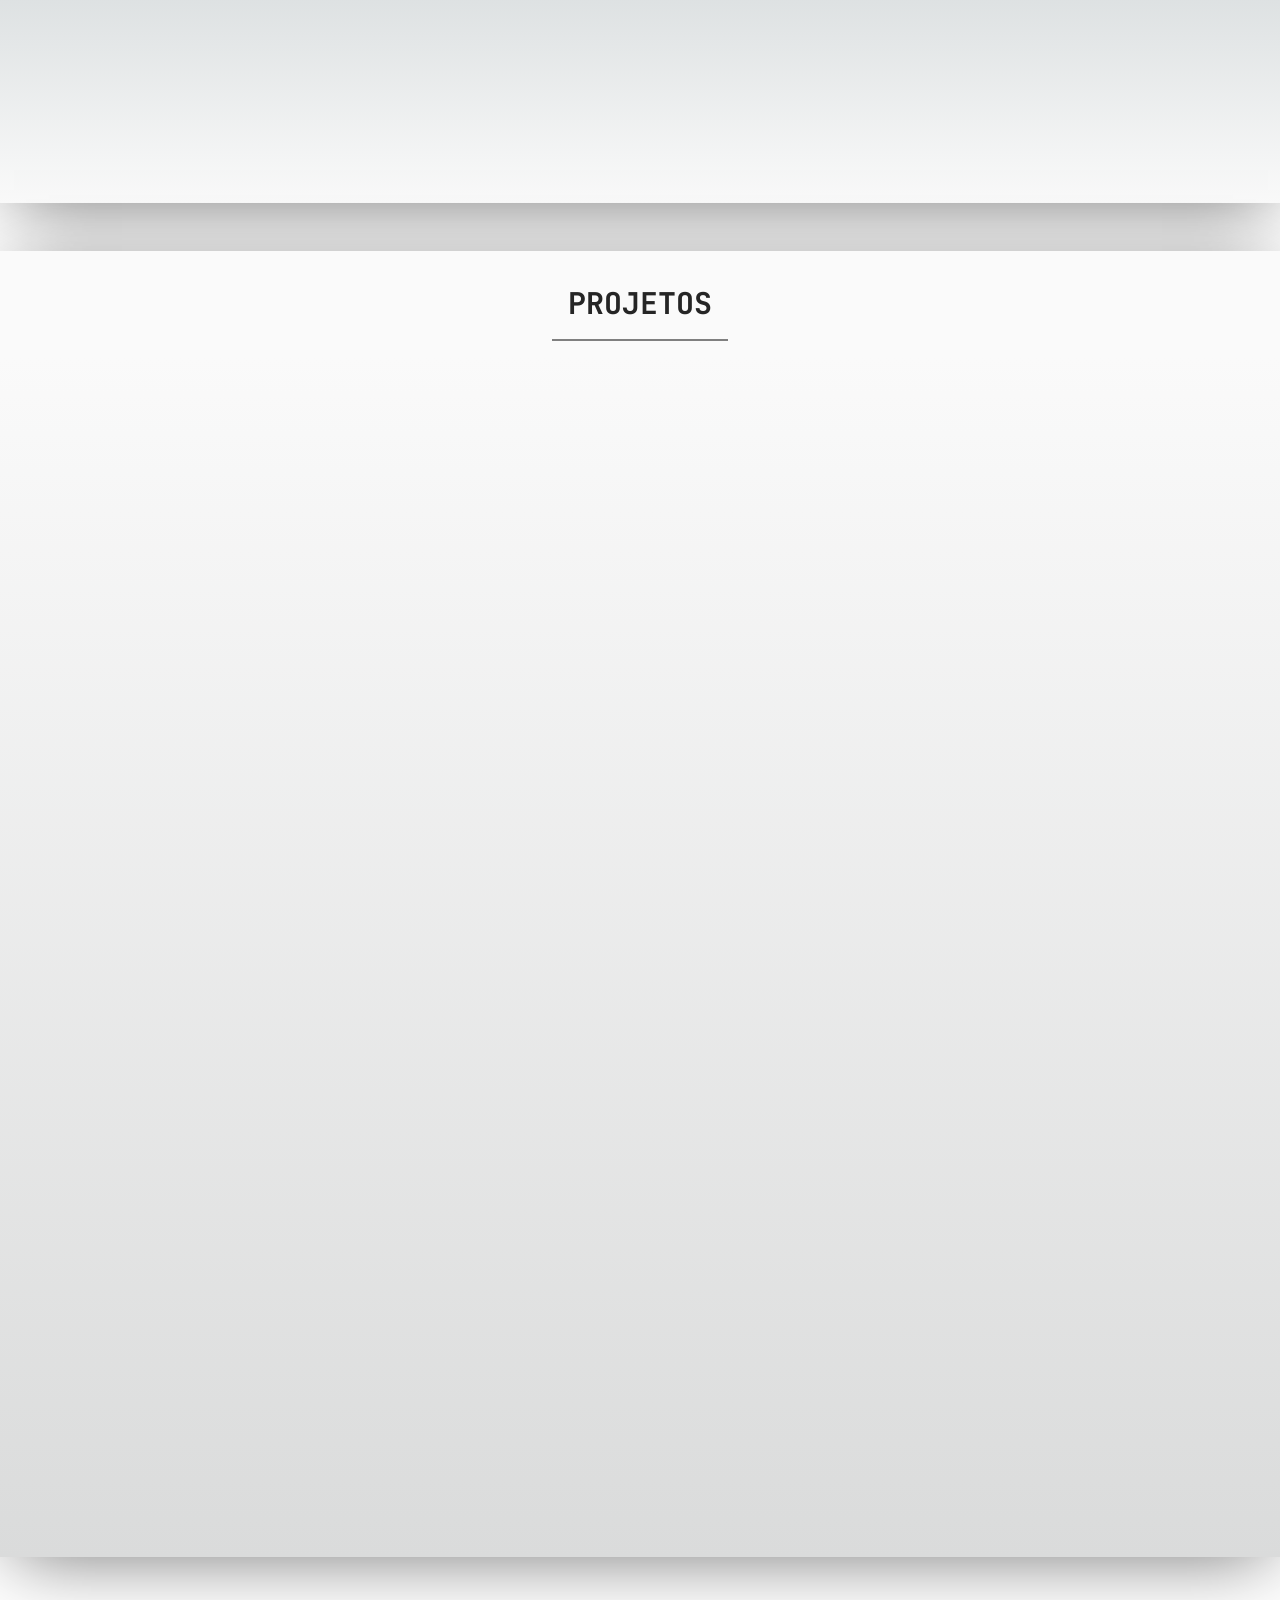
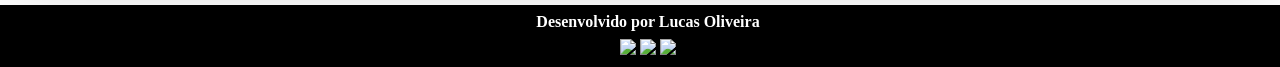
==== commit 2851443a: "improvement: novos icones" ====
--- a/index.html
+++ b/index.html
@@ -43,9 +43,10 @@
         <div class="banner">
           <h1 class="title-style">Lucas Ferreira de Oliveira</h1>
           <p>
-            Desenvolvedor full-stack com mais de 3 anos de experiência
-            profissional atualmente trabalhando na Conceito Tecnologia. Minha
-            stack é ASP.NET 6/Core, Angular 10+ e SQL Server.
+            Desenvolvedor full stack com cerca de 4 anos de experiência no
+            mercado! Minha stack inclui ASP.NET 5+/Core, Angular 2+,
+            Tailwind CSS, PostgreSQL, Firebird, MongoDB, Docker, Github Actions
+            e Jenkins. Atualmente trabalhando na Conceito Tecnologia
           </p>
           <a class="ButtonCustom" href="#conhecimentos" id="button-banner">
             Saiba mais
@@ -67,9 +68,6 @@
             <li id="menu-3" class="menu-item">
               <a id="Close-menu" href="#projetos" class="menu-link">projetos</a>
             </li>
-            <li id="menu-4" class="menu-item">
-              <a id="Close-menu" href="#contato" class="menu-link">contato</a>
-            </li>
           </ul>
         </nav>
         <div class="social-media">
@@ -104,7 +102,7 @@
         <div class="conhecimentos">
           <div class="conhecimento" data-anime="left">
             <div class="conhecimento-header">
-              <i class="fa-brands fa-microsoft"></i>
+              <img src="/assets/images/NET core.svg" alt="dotnet icon" />
               <h3>C#/.Net</h3>
             </div>
             <div class="conhecimento-text">
@@ -116,8 +114,8 @@
           </div>
           <div class="conhecimento" data-anime="right">
             <div class="conhecimento-header">
-              <i class="fab fa-css3-alt"></i>
-              <h3>Css</h3>
+              <img src="/assets/images/PostgresSQL.svg" alt="postgresql icon" />
+              <h3>PostgreSQL</h3>
             </div>
             <div class="conhecimento-text">
               <p>
@@ -128,8 +126,8 @@
           </div>
           <div class="conhecimento" data-anime="left">
             <div class="conhecimento-header">
-              <i class="fab fa-js"></i>
-              <h3>Javascript</h3>
+              <img src="/assets/images/MongoDB.svg" alt="mongodb icon" />
+              <h3>MongoDB</h3>
             </div>
             <div class="conhecimento-text">
               <p>
@@ -140,7 +138,7 @@
           </div>
           <div class="conhecimento" data-anime="right">
             <div class="conhecimento-header">
-              <i class="fa-brands fa-angular"></i>
+              <img src="/assets/images/Angular.svg" alt="angular icon" />
               <h3>Angular 10+</h3>
             </div>
             <div class="conhecimento-text">
@@ -152,7 +150,7 @@
           </div>
           <div class="conhecimento" data-anime="left">
             <div class="conhecimento-header">
-              <i class="fab fa-github"></i>
+              <img src="/assets/images/Git.svg" alt="git icon" />
               <h3>Git e Github</h3>
             </div>
             <div class="conhecimento-text">
@@ -164,8 +162,8 @@
           </div>
           <div class="conhecimento" data-anime="right">
             <div class="conhecimento-header">
-              <i class="fab fa-python"></i>
-              <h3>Python</h3>
+              <img src="/assets/images/Docker.svg" alt="docker icon" />
+              <h3>Docker</h3>
             </div>
             <div class="conhecimento-text">
               <p>
@@ -269,7 +267,7 @@
             </a>
             <a href="mailto:oliverlucasfer@hotmail.com" target="_blank">
               <img
-                src="https://img.shields.io/badge/-oliverlucasfer-gray?style=flat-square&logo=Github&logoColor=white"
+                src="https://img.shields.io/badge/-oliverlucasfer-red?style=flat-square&logo=Gmail&logoColor=white"
               />
             </a>
           </div>
--- a/assets/css/style.css
+++ b/assets/css/style.css
@@ -1,751 +1,689 @@
-@import url('https://fonts.googleapis.com/css2?family=Baloo+Da+2:wght@400;500;600;700&family=JetBrains+Mono:wght@100;200;300;400&family=Josefin+Slab:ital,wght@0,300;0,400;0,600;0,700;1,300;1,400;1,600&family=Mulish:ital,wght@0,200;0,300;0,400;0,500;1,200;1,300;1,400&display=swap');
-
+@import url("https://fonts.googleapis.com/css2?family=Baloo+Da+2:wght@400;500;600;700&family=JetBrains+Mono:wght@100;200;300;400&family=Josefin+Slab:ital,wght@0,300;0,400;0,600;0,700;1,300;1,400;1,600&family=Mulish:ital,wght@0,200;0,300;0,400;0,500;1,200;1,300;1,400&display=swap");
 @import url(https://cdnjs.cloudflare.com/ajax/libs/font-awesome/6.0.0/css/all.min.css);
 
 * {
-    margin: 0;
-    padding: 0;
-    list-style: none;
-    text-decoration: none;
+  margin: 0;
+  padding: 0;
+  list-style: none;
+  text-decoration: none;
 }
 
 body {
-    background-color: #ffffff;
-    overflow-x: hidden;
+  background-color: #ffffff;
+  overflow-x: hidden;
 }
 
 html {
-    scroll-behavior: smooth;
+  scroll-behavior: smooth;
 }
 
 /* =======DATA-ANIME====== */
 [data-anime] {
-    opacity: 0;
-    transition: .3s;
+  opacity: 0;
+  transition: 0.3s;
 }
 
 [data-anime="up"] {
-    opacity: 0;
-    transform: translate3d(0px, 250px, 0px)
+  opacity: 0;
+  transform: translate3d(0px, 250px, 0px);
 }
 
 [data-anime="left"] {
-    opacity: 0;
-    transform: translate3d(10px, 0px, 0px)
+  opacity: 0;
+  transform: translate3d(10px, 0px, 0px);
 }
 
 [data-anime="right"] {
-    opacity: 0;
-    transform: translate3d(-10px, 0px, 0px)
+  opacity: 0;
+  transform: translate3d(-10px, 0px, 0px);
 }
 
 [data-anime].animate {
-    opacity: 1;
-    transform: translate3d(0px, 0px, 0px)
+  opacity: 1;
+  transform: translate3d(0px, 0px, 0px);
 }
 
 /* =============headers============= */
 .sessao-header h1,
 .contact-right h1,
 .projetos-header h1 {
-    font-family: var(--font-tertiary);
-    text-transform: uppercase;
-    padding: 1rem;
-    margin: 1rem;
-    font-size: 30px;
-    border-bottom: 2px solid rgba(0, 0, 0, 0.493);
-    text-align: center;
+  font-family: var(--font-tertiary);
+  text-transform: uppercase;
+  padding: 1rem;
+  margin: 1rem;
+  font-size: 30px;
+  border-bottom: 2px solid rgba(0, 0, 0, 0.493);
+  text-align: center;
 }
 
 /* ============= hamburguer ============= */
 .hamburguer {
-    background-color: rgba(255, 0, 0, 0);
-    width: 2rem;
-    height: 2rem;
-    position: fixed;
-    z-index: 100;
-    right: 2rem;
-    top: 2rem;
-    display: flex;
-    flex-direction: column;
-    justify-content: space-evenly;
-    cursor: pointer;
+  background-color: rgba(255, 0, 0, 0);
+  width: 2rem;
+  height: 2rem;
+  position: fixed;
+  z-index: 100;
+  right: 2rem;
+  top: 2rem;
+  display: flex;
+  flex-direction: column;
+  justify-content: space-evenly;
+  cursor: pointer;
 }
 
 /* =====================linhas do hamburguer===================== */
 .line {
-    width: 100%;
-    height: .1rem;
-    background-color: white;
-    transition: transform 1s;
-    box-shadow: 1px 2px 4px 0px rgb(0 0 0 / 72%);
-
+  width: 100%;
+  height: 0.1rem;
+  background-color: white;
+  transition: transform 1s;
+  box-shadow: 1px 2px 4px 0px rgb(0 0 0 / 72%);
 }
 
 /* .ButtonCustom custom */
 .ButtonCustom {
-    padding: 1.3em 3em;
-    font-family: var(--font-tertiary);
-    font-size: 12px;
-    text-transform: uppercase;
-    letter-spacing: 2.5px;
-    font-weight: 500;
-    color: #000;
-    background-color: #fff;
-    border: none;
-    border-radius: 45px;
-    box-shadow: 0px 8px 15px rgba(0, 0, 0, 0.1);
-    transition: all 0.3s ease 0s;
-    cursor: pointer;
-    outline: none;
+  padding: 1.3em 3em;
+  font-family: var(--font-tertiary);
+  font-size: 12px;
+  text-transform: uppercase;
+  letter-spacing: 2.5px;
+  font-weight: 500;
+  color: #000;
+  background-color: #fff;
+  border: none;
+  border-radius: 45px;
+  box-shadow: 0px 8px 15px rgba(0, 0, 0, 0.1);
+  transition: all 0.3s ease 0s;
+  cursor: pointer;
+  outline: none;
 }
 
 .ButtonCustom:hover {
-    background-color: #f50000;
-    box-shadow: 0px 15px 20px rgba(63, 63, 63, 0.4);
-    color: #fff;
-    transform: translateY(-7px);
+  background-color: #f50000;
+  box-shadow: 0px 15px 20px rgba(63, 63, 63, 0.4);
+  color: #fff;
+  transform: translateY(-7px);
 }
 
 .ButtonCustom:active {
-    transform: translateY(-1px);
+  transform: translateY(-1px);
 }
 
 /* ==========================header=============================== */
 
 header {
-    width: 100%;
-    height: 100vh;
-    overflow: hidden;
-    position: relative;
+  width: 100%;
+  height: 100vh;
+  overflow: hidden;
+  position: relative;
 }
 
 .img-wrapper {
-    width: 100%;
-    height: 100%;
-
-    background-color: rgba(2, 2, 2, 0.952);
+  width: 100%;
+  height: 100%;
+
+  background-color: rgba(2, 2, 2, 0.952);
 }
 
 .img-wrapper img {
-    width: 100%;
-    height: 100%;
-    object-fit: cover;
-    opacity: 0.5;
-    animation: zoom 25s;
+  width: 100%;
+  height: 100%;
+  object-fit: cover;
+  opacity: 0.5;
+  animation: zoom 25s;
 }
 
 /* ===========================animação dos componentes do banner================================ */
 
 .banner {
-    position: absolute;
-    top: 30%;
-    left: 15%;
+  position: absolute;
+  top: 30%;
+  left: 15%;
 }
 
 .banner h1 {
-    color: white;
-    font-size: 3.5rem;
-    font-family: var(--font-tertiary);
-    font-weight: 300;
-    text-transform: uppercase;
-    text-shadow: .3rem .4rem 2px rgba(0, 0, 0, 0.404);
-    line-height: 3.5rem;
-    opacity: 0;
-    animation: moveBanner 0.5s forwards;
-
+  color: white;
+  font-size: 3.5rem;
+  font-family: var(--font-tertiary);
+  font-weight: 300;
+  text-transform: uppercase;
+  text-shadow: 0.3rem 0.4rem 2px rgba(0, 0, 0, 0.404);
+  line-height: 3.5rem;
+  opacity: 0;
+  animation: moveBanner 0.5s forwards;
 }
 
 .banner p {
-    font-family: var(--font-tertiary);
-    font-size: 2rem;
-    color: white;
-    text-shadow: .3rem .4rem 2px rgba(0, 0, 0, 0.404);
-    line-height: 3.5rem;
-    margin-bottom: 2rem;
-    animation: moveBanner 0.7s forwards;
-    max-width: 85%;
-
+  font-family: var(--font-tertiary);
+  font-size: 2rem;
+  color: white;
+  text-shadow: 0.3rem 0.4rem 2px rgba(0, 0, 0, 0.404);
+  line-height: 3.5rem;
+  margin-bottom: 2rem;
+  animation: moveBanner 0.7s forwards;
+  max-width: 85%;
 }
 
 .banner #button-banner {
-    animation: moveBanner 1s forwards;
+  animation: moveBanner 1s forwards;
 }
 
 /* ==================animação sidebar - menu================== */
 .sidebar {
-    width: 20rem;
-    height: 100vh;
-    background-color: rgb(182, 181, 181);
-    position: fixed;
-    top: 0;
-    right: -20rem;
-    transition: all 0.4s;
-    z-index: 2;
-    backdrop-filter: blur(19px) saturate(124%);
-    -webkit-backdrop-filter: blur(19px) saturate(124%);
-    background-color: rgba(255, 255, 255, 0.47);
-
-
+  width: 20rem;
+  height: 100vh;
+  background-color: rgb(182, 181, 181);
+  position: fixed;
+  top: 0;
+  right: -20rem;
+  transition: all 0.4s;
+  z-index: 2;
+  backdrop-filter: blur(19px) saturate(124%);
+  -webkit-backdrop-filter: blur(19px) saturate(124%);
+  background-color: rgba(255, 255, 255, 0.47);
 }
 
 .show-menu .sidebar {
-    right: 0;
+  right: 0;
 }
 
 .menu {
-    position: absolute;
-    top: 50%;
-    left: 50%;
-    transform: translate(-50%, -57%);
-    text-align: center;
-    text-transform: uppercase;
+  position: absolute;
+  top: 50%;
+  left: 50%;
+  transform: translate(-50%, -57%);
+  text-align: center;
+  text-transform: uppercase;
 }
 
 .hamburguer span {
-    position: absolute;
-    right: 50px;
-    width: 5rem;
-    height: 2rem;
-    padding: 0.4rem;
-    background-color: rgb(221, 220, 220);
-    text-align: center;
-    font-family: var(--font-primary);
-    text-transform: uppercase;
-    border-radius: 18px;
-    opacity: 0;
+  position: absolute;
+  right: 50px;
+  width: 5rem;
+  height: 2rem;
+  padding: 0.4rem;
+  background-color: rgb(221, 220, 220);
+  text-align: center;
+  font-family: var(--font-primary);
+  text-transform: uppercase;
+  border-radius: 18px;
+  opacity: 0;
 }
 
 .hamburguer span::before {
-    content: " ";
-    position: absolute;
-    border-right: .5rem solid transparent;
-    border-top: .5rem solid transparent;
-    border-left: .5rem solid rgb(221, 220, 220);
-    border-bottom: .5rem solid transparent;
-    left: 5.7rem;
-    bottom: .9rem;
-
-}
-
+  content: " ";
+  position: absolute;
+  border-right: 0.5rem solid transparent;
+  border-top: 0.5rem solid transparent;
+  border-left: 0.5rem solid rgb(221, 220, 220);
+  border-bottom: 0.5rem solid transparent;
+  left: 5.7rem;
+  bottom: 0.9rem;
+}
 
 /* conserto temporário do span */
 @media (min-width: 821px) {
-
-    .show-menu .hamburguer:hover span {
-        opacity: 1;
-        transition-delay: 1s;
-    }
-
-
+  .show-menu .hamburguer:hover span {
+    opacity: 1;
+    transition-delay: 1s;
+  }
 }
 
 /* =======================animação das linhas do menu=========================== */
 
 .show-menu #line2 {
-    transform: translate(-2px, -15px);
-    background-color: rgba(255, 255, 255, 0.418)
+  transform: translate(-2px, -15px);
+  background-color: rgba(255, 255, 255, 0.418);
 }
 
 .show-menu #line1 {
-    transform: rotate(45deg) translate(.3rem, .44rem);
+  transform: rotate(45deg) translate(0.3rem, 0.44rem);
 }
 
 .show-menu #line3 {
-    transform: rotate(-45deg) translate(.3rem, -.44rem);
+  transform: rotate(-45deg) translate(0.3rem, -0.44rem);
 }
 
 .menu-link {
-    font-family: var(--font-tertiary);
-    font-size: 2rem;
-    color: rgba(13, 14, 13, 0.801);
-    transition: color 1s;
-
+  font-family: var(--font-tertiary);
+  font-size: 2rem;
+  color: rgba(13, 14, 13, 0.801);
+  transition: color 1s;
 }
 
 .menu-link:hover {
-    color: rgb(255, 254, 254);
+  color: rgb(255, 254, 254);
 }
 
 .menu-item {
-    margin: 1.5em;
-
+  margin: 1.5em;
 }
 
 /*  =================animação itens do menu================== */
 .show-menu #menu-1 {
-    animation: moveMenu .4s;
+  animation: moveMenu 0.4s;
 }
 
 .show-menu #menu-2 {
-    animation: moveMenu .6s;
+  animation: moveMenu 0.6s;
 }
 
 .show-menu #menu-3 {
-    animation: moveMenu .8s;
+  animation: moveMenu 0.8s;
 }
 
 .show-menu #menu-4 {
-    animation: moveMenu 1s;
+  animation: moveMenu 1s;
 }
 
 .show-menu #menu-5 {
-    animation: moveMenu 1.3s;
+  animation: moveMenu 1.3s;
 }
 
 /* =======================redes sociais=========================== */
 
 .social-media {
-    position: absolute;
-    bottom: 4rem;
-    width: 100%;
-    display: flex;
-    justify-content: space-evenly;
-
-
+  position: absolute;
+  bottom: 4rem;
+  width: 100%;
+  display: flex;
+  justify-content: space-evenly;
 }
 
 .social-media i {
-    background-color: transparent;
-    color: black;
-    height: 2.5rem;
-    font-size: 2.7rem;
-    transition: color 1s;
+  background-color: transparent;
+  color: black;
+  height: 2.5rem;
+  font-size: 2.7rem;
+  transition: color 1s;
 }
 
 .social-media i:hover {
-    color: rgb(26, 75, 180);
-
+  color: rgb(26, 75, 180);
 }
 
 /* animação redes sociais */
 .show-menu #social-1 {
-    animation: moveBanner 1.6s;
+  animation: moveBanner 1.6s;
 }
 
 .show-menu #social-2 {
-    animation: moveBanner 1.8s;
+  animation: moveBanner 1.8s;
 }
 
 .show-menu #social-3 {
-    animation: moveBanner 2s;
+  animation: moveBanner 2s;
 }
 
 /* ===============conhecimentos================ */
 .conhecimentos {
-
-    display: grid;
-    grid-template-columns: repeat(16, 1fr);
-    grid-template-rows: repeat(6, 5.8rem);
-    row-gap: 3rem;
+  display: grid;
+  grid-template-columns: repeat(16, 1fr);
+  grid-template-rows: repeat(6, 5.8rem);
+  row-gap: 3rem;
 }
 
 .conhecimento:nth-child(1) {
-    grid-column: 4 / 7;
-    grid-row: 1 / 3;
+  grid-column: 4 / 7;
+  grid-row: 1 / 3;
 }
 
 .conhecimento:nth-child(2) {
-    grid-column: 3 / 6;
-    grid-row: 3 / 5;
+  grid-column: 3 / 6;
+  grid-row: 3 / 5;
 }
 
 .conhecimento:nth-child(3) {
-    grid-column: 4 / 7;
-    grid-row: 5 / -1;
+  grid-column: 4 / 7;
+  grid-row: 5 / -1;
 }
 
 .conhecimento:nth-child(4) {
-    grid-column: 11 / 14;
-    grid-row: 1 / 3;
+  grid-column: 11 / 14;
+  grid-row: 1 / 3;
 }
 
 .conhecimento:nth-child(5) {
-    grid-column: 12 / 15;
-    grid-row: 3 / 5;
+  grid-column: 12 / 15;
+  grid-row: 3 / 5;
 }
 
 .conhecimento:nth-child(6) {
-    grid-column: 11 / 14;
-    grid-row: 5 / -1;
+  grid-column: 11 / 14;
+  grid-row: 5 / -1;
 }
 
 .imagemFundo {
-    grid-column: 7/ 11;
-    grid-row: 3 / 6;
-    font-size: 20vw;
-    text-align: center;
-}
-
-
+  grid-column: 7/ 11;
+  grid-row: 3 / 6;
+  font-size: 20vw;
+  text-align: center;
+}
 
 .sessao-conhecimentos {
-    background-color: #747d7e;
-    background-image: linear-gradient(0deg, #fafafa 0%, #a2aeb1 70%);
-    margin-bottom: 3rem;
-    -webkit-box-shadow: 1px 12px 71px -13px rgba(0, 0, 0, 0.55);
-    -moz-box-shadow: 1px 12px 71px -13px rgba(0, 0, 0, 0.55);
-    box-shadow: 1px 12px 71px -13px rgba(0, 0, 0, 0.55);
-
+  background-color: #747d7e;
+  background-image: linear-gradient(0deg, #fafafa 0%, #a2aeb1 70%);
+  margin-bottom: 3rem;
+  -webkit-box-shadow: 1px 12px 71px -13px rgba(0, 0, 0, 0.55);
+  -moz-box-shadow: 1px 12px 71px -13px rgba(0, 0, 0, 0.55);
+  box-shadow: 1px 12px 71px -13px rgba(0, 0, 0, 0.55);
 }
 
 .conhecimento {
-    display: flex;
-    flex-direction: column;
-    text-align: center;
-    font-family: var(--font-tertiary);
-    font-size: 14px
+  display: flex;
+  flex-direction: column;
+  text-align: center;
+  font-family: var(--font-tertiary);
+  font-size: 14px;
 }
 
 .conhecimento i {
-    font-size: 7rem;
-    transition: all .5s
-}
+  font-size: 7rem;
+  transition: all 0.5s;
+}
+
+.conhecimento img {
+    width: 7rem;
+    height: 7rem;
+    transition: all 0.5s;
+  }
 
 .sessao-header {
-    display: flex;
-    align-items: center;
-    justify-content: center;
+  display: flex;
+  align-items: center;
+  justify-content: center;
 }
 
 /* =====================projetos===================== */
 .sessao-projetos {
-    width: 100%;
-    margin-bottom: 3rem;
-    -webkit-box-shadow: 1px 12px 71px -13px rgba(0, 0, 0, 0.55);
-    -moz-box-shadow: 1px 12px 71px -13px rgba(0, 0, 0, 0.55);
-    box-shadow: 1px 12px 71px -13px rgba(0, 0, 0, 0.55);
-
-
+  width: 100%;
+  margin-bottom: 3rem;
+  -webkit-box-shadow: 1px 12px 71px -13px rgba(0, 0, 0, 0.55);
+  -moz-box-shadow: 1px 12px 71px -13px rgba(0, 0, 0, 0.55);
+  box-shadow: 1px 12px 71px -13px rgba(0, 0, 0, 0.55);
 }
 
 .projetos-header {
-    display: flex;
-    justify-content: center;
-    background-color: #fafafa;
-    color: rgb(37, 37, 37);
-}
-
+  display: flex;
+  justify-content: center;
+  background-color: #fafafa;
+  color: rgb(37, 37, 37);
+}
 
 .cards {
-    display: flex;
-    justify-content: space-evenly;
-    flex-wrap: wrap;
-    padding-bottom: 8rem;
-    padding-top: 3rem;
-    background-color: #ededf2;
-    background-image: linear-gradient(180deg, #fafafa 0%, #dadbdb 100%);
-
-
+  display: flex;
+  justify-content: space-evenly;
+  flex-wrap: wrap;
+  padding-bottom: 8rem;
+  padding-top: 3rem;
+  background-color: #ededf2;
+  background-image: linear-gradient(180deg, #fafafa 0%, #dadbdb 100%);
 }
 
 .card {
-    width: 20rem;
-    height: 30rem;
-    margin: 1rem;
-    border: 1px transparent;
-    border-radius: 30px;
-    -webkit-box-shadow: 3px 0px 50px -3px rgba(0, 0, 0, 0.41);
-    -moz-box-shadow: 3px 0px 50px -3px rgba(0, 0, 0, 0.41);
-    box-shadow: 3px 0px 50px -3px rgba(0, 0, 0, 0.41);
+  width: 20rem;
+  height: 30rem;
+  margin: 1rem;
+  border: 1px transparent;
+  border-radius: 30px;
+  -webkit-box-shadow: 3px 0px 50px -3px rgba(0, 0, 0, 0.41);
+  -moz-box-shadow: 3px 0px 50px -3px rgba(0, 0, 0, 0.41);
+  box-shadow: 3px 0px 50px -3px rgba(0, 0, 0, 0.41);
 }
 
 .card-img-wrapper {
-    width: 100%;
-    height: 100%;
-    border: inherit;
-    border-radius: inherit;
+  width: 100%;
+  height: 100%;
+  border: inherit;
+  border-radius: inherit;
 }
 
 .card-img-wrapper img {
-    object-fit: cover;
-    width: 100%;
-    height: 100%;
-    border: inherit;
-    border-radius: inherit;
-
-
-}
-
-
-
+  object-fit: cover;
+  width: 100%;
+  height: 100%;
+  border: inherit;
+  border-radius: inherit;
+}
 
 .background {
-    width: 20rem;
-    height: 30rem;
-    position: relative;
-    bottom: 30rem;
-    border: inherit;
-    border-radius: inherit;
-
-    opacity: 0;
-
-}
-
+  width: 20rem;
+  height: 30rem;
+  position: relative;
+  bottom: 30rem;
+  border: inherit;
+  border-radius: inherit;
+
+  opacity: 0;
+}
 
 .card-info {
-    display: flex;
-    height: 15rem;
-    width: 15rem;
-    flex-direction: column;
-    align-items: center;
-    text-align: center;
-    justify-content: center;
-    border-radius: inherit;
-
-    backdrop-filter: blur(19px) saturate(124%);
-    -webkit-backdrop-filter: blur(19px) saturate(124%);
-    background-color: rgba(255, 255, 255, 0.47);
-    padding: 1rem;
-
-    -webkit-box-shadow: 3px 0px 37px 6px rgba(0, 0, 0, 0.55);
-    -moz-box-shadow: 3px 0px 37px 6px rgba(0, 0, 0, 0.55);
-    box-shadow: 3px 0px 37px 6px rgba(0, 0, 0, 0.55);
-
-    position: absolute;
-    bottom: 6rem;
-    left: 1.6rem;
-
-    font-family: var(--font-tertiary);
-    color: rgb(46, 46, 46);
-    opacity: 1;
-}
-
+  display: flex;
+  height: 15rem;
+  width: 15rem;
+  flex-direction: column;
+  align-items: center;
+  text-align: center;
+  justify-content: center;
+  border-radius: inherit;
+
+  backdrop-filter: blur(19px) saturate(124%);
+  -webkit-backdrop-filter: blur(19px) saturate(124%);
+  background-color: rgba(255, 255, 255, 0.47);
+  padding: 1rem;
+
+  -webkit-box-shadow: 3px 0px 37px 6px rgba(0, 0, 0, 0.55);
+  -moz-box-shadow: 3px 0px 37px 6px rgba(0, 0, 0, 0.55);
+  box-shadow: 3px 0px 37px 6px rgba(0, 0, 0, 0.55);
+
+  position: absolute;
+  bottom: 6rem;
+  left: 1.6rem;
+
+  font-family: var(--font-tertiary);
+  color: rgb(46, 46, 46);
+  opacity: 1;
+}
 
 .card-info p,
 .card-info h3,
 .card-info h2 {
-    margin-bottom: .2rem;
-}
-
+  margin-bottom: 0.2rem;
+}
 
 .background:hover {
-    opacity: 1;
-    background-color: rgba(182, 182, 182, 0.651);
-    animation: opacity .5s;
-}
-
-
+  opacity: 1;
+  background-color: rgba(182, 182, 182, 0.651);
+  animation: opacity 0.5s;
+}
 
 .card-info .ButtonSend {
-    position: relative;
-    margin-top: 2rem;
-    font-size: 10px;
-    text-transform: uppercase;
-    text-decoration: none;
-    padding: 1em 2.5em;
-    display: inline-block;
-    border-radius: 6em;
-    transition: all .2s;
-    border: none;
-    font-family: inherit;
-    font-weight: 500;
-    color: black;
-    background-color: white;
-    cursor: pointer;
+  position: relative;
+  margin-top: 2rem;
+  font-size: 10px;
+  text-transform: uppercase;
+  text-decoration: none;
+  padding: 1em 2.5em;
+  display: inline-block;
+  border-radius: 6em;
+  transition: all 0.2s;
+  border: none;
+  font-family: inherit;
+  font-weight: 500;
+  color: black;
+  background-color: white;
+  cursor: pointer;
 }
 
 .card-info .ButtonSend:hover {
-    transform: translateY(-3px);
-    box-shadow: 0 10px 20px rgba(0, 0, 0, 0.2);
+  transform: translateY(-3px);
+  box-shadow: 0 10px 20px rgba(0, 0, 0, 0.2);
 }
 
 .card-info .ButtonSend:active {
-    transform: translateY(-1px);
-    box-shadow: 0 5px 10px rgba(0, 0, 0, 0.2);
+  transform: translateY(-1px);
+  box-shadow: 0 5px 10px rgba(0, 0, 0, 0.2);
 }
 
 .card-info .ButtonSend::after {
-    content: "";
-    display: inline-block;
-    height: 100%;
-    width: 100%;
-    border-radius: 100px;
-    position: absolute;
-    top: 0;
-    left: 0;
-    z-index: -1;
-    transition: all .4s;
+  content: "";
+  display: inline-block;
+  height: 100%;
+  width: 100%;
+  border-radius: 100px;
+  position: absolute;
+  top: 0;
+  left: 0;
+  z-index: -1;
+  transition: all 0.4s;
 }
 
 .card-info .ButtonSend::after {
-    background-color: #fff;
+  background-color: #fff;
 }
 
 .card-info .ButtonSend:hover::after {
-    transform: scaleX(1.4) scaleY(1.6);
-    opacity: 0;
-}
-
+  transform: scaleX(1.4) scaleY(1.6);
+  opacity: 0;
+}
 
 /* footer */
 footer {
-    width: 100%;
-    background-color: #000;
-    margin: auto;
-    display: flex;
+  width: 100%;
+  background-color: #000;
+  margin: auto;
+  display: flex;
+  justify-content: center;
+  align-content: center;
+  padding: 0.5rem;
+}
+
+.footer--item {
+  display: flex;
+  flex-direction: column;
+  justify-items: center;
+  align-items: center;
+}
+
+.footer--item p {
+  padding-bottom: 0.5rem;
+  font-weight: bold;
+  color: white;
+}
+
+footer .button:hover {
+  background-color: rgb(97, 97, 97);
+}
+
+/* Media Queries */
+
+@media (max-width: 580px) {
+  .field {
+    background: transparent;
+    border: none;
+    border-bottom: 2px dashed grey;
+    width: 10rem;
+    font-size: 1rem;
+    font-family: var(--font-tertiary);
+    outline: none;
+    margin: 2rem;
+  }
+
+  .contact-left {
+    display: none;
+  }
+
+  .contact-right {
+    position: relative;
+    transform: translateX(-4%);
+
+    background-color: #eee;
+    padding: 1rem 3rem 3rem 3rem;
+    border-radius: inherit;
+  }
+
+  .conhecimentos {
+    row-gap: 0;
+  }
+
+  .conhecimento:nth-child(1) {
+    grid-column: 2 / 7;
+    grid-row: 1 / 3;
+  }
+
+  .conhecimento:nth-child(2) {
+    grid-column: 1 / 6;
+    grid-row: 3 / 5;
+  }
+
+  .conhecimento:nth-child(3) {
+    grid-column: 3 / 7;
+    grid-row: 5 / -1;
+  }
+
+  .conhecimento:nth-child(4) {
+    grid-column: 11 / 14;
+    grid-row: 1 / 3;
+  }
+
+  .conhecimento:nth-child(5) {
+    grid-column: 12 / 15;
+    grid-row: 3 / 5;
+  }
+
+  .conhecimento:nth-child(6) {
+    grid-column: 11 / 14;
+    grid-row: 5 / -1;
+  }
+
+  .budget-wrapper {
+    width: 22rem;
+  }
+
+  .footer--area {
+    display: block;
+  }
+
+  .footer-social {
     justify-content: center;
-    align-content: center;
+    margin-bottom: 15px;
+  }
+
+  .footer--item.area2 {
+    text-align: center;
+    margin-bottom: 15px;
+  }
+
+  .qtde-page,
+  .group-layout {
+    width: 19rem;
     padding: 0.5rem;
-}
-
-.footer--item {
+  }
+
+  .conhecimentos {
     display: flex;
     flex-direction: column;
-    justify-items: center;
     align-items: center;
-}
-
-.footer--item p {
-    padding-bottom: 0.5rem;
-    font-weight: bold;
-    color: white;
-}
-
-footer .button:hover {
-    background-color: rgb(97, 97, 97);
-
-}
-
-
-
-
-
-
-
-
-
-
-
-
-
-
-
-
-
-
-
-
-
-
-
-
-
-
-
-
-/* Media Queries */
-
-@media (max-width: 580px) {
-    .field {
-        background: transparent;
-        border: none;
-        border-bottom: 2px dashed grey;
-        width: 10rem;
-        font-size: 1rem;
-        font-family: var(--font-tertiary);
-        outline: none;
-        margin: 2rem;
-    }
-
-    .contact-left {
-        display: none;
-    }
-
-    .contact-right {
-        position: relative;
-        transform: translateX(-4%);
-
-        background-color: #eee;
-        padding: 1rem 3rem 3rem 3rem;
-        border-radius: inherit;
-    }
-
-    .conhecimentos {
-        row-gap: 0;
-    }
-
-    .conhecimento:nth-child(1) {
-        grid-column: 2 / 7;
-        grid-row: 1 / 3;
-    }
-
-    .conhecimento:nth-child(2) {
-        grid-column: 1 / 6;
-        grid-row: 3 / 5;
-    }
-
-    .conhecimento:nth-child(3) {
-        grid-column: 3 / 7;
-        grid-row: 5 / -1;
-    }
-
-    .conhecimento:nth-child(4) {
-        grid-column: 11 / 14;
-        grid-row: 1 / 3;
-    }
-
-    .conhecimento:nth-child(5) {
-        grid-column: 12 / 15;
-        grid-row: 3 / 5;
-    }
-
-    .conhecimento:nth-child(6) {
-        grid-column: 11 / 14;
-        grid-row: 5 / -1;
-    }
-
-    .budget-wrapper {
-        width: 22rem
-    }
-
-    .footer--area {
-        display: block;
-    }
-
-    .footer-social {
-        justify-content: center;
-        margin-bottom: 15px;
-    }
-
-    .footer--item.area2 {
-        text-align: center;
-        margin-bottom: 15px;
-
-    }
-
-
-    .qtde-page,
-    .group-layout {
-        width: 19rem;
-        padding: .5rem;
-    }
-
-
-    .conhecimentos {
-        display: flex;
-        flex-direction: column;
-        align-items: center;
-    }
-
-    .conhecimento {
-        background-color: red;
-        width: 20rem;
-        padding: 1rem;
-        margin-bottom: 2rem;
-
-        align-items: center;
-
-        backdrop-filter: blur(13px) saturate(137%);
-        -webkit-backdrop-filter: blur(13px) saturate(137%);
-        background-color: rgba(137, 137, 137, 0.38);
-        border-radius: 12px;
-        border: 1px solid rgba(255, 255, 255, 0.125);
-
-        font-size: smaller;
-    }
-
-    .imagemFundo {
-        display: none;
-    }
-}+  }
+
+  .conhecimento {
+    background-color: red;
+    width: 20rem;
+    padding: 1rem;
+    margin-bottom: 2rem;
+
+    align-items: center;
+
+    backdrop-filter: blur(13px) saturate(137%);
+    -webkit-backdrop-filter: blur(13px) saturate(137%);
+    background-color: rgba(137, 137, 137, 0.38);
+    border-radius: 12px;
+    border: 1px solid rgba(255, 255, 255, 0.125);
+
+    font-size: smaller;
+  }
+
+  .imagemFundo {
+    display: none;
+  }
+}
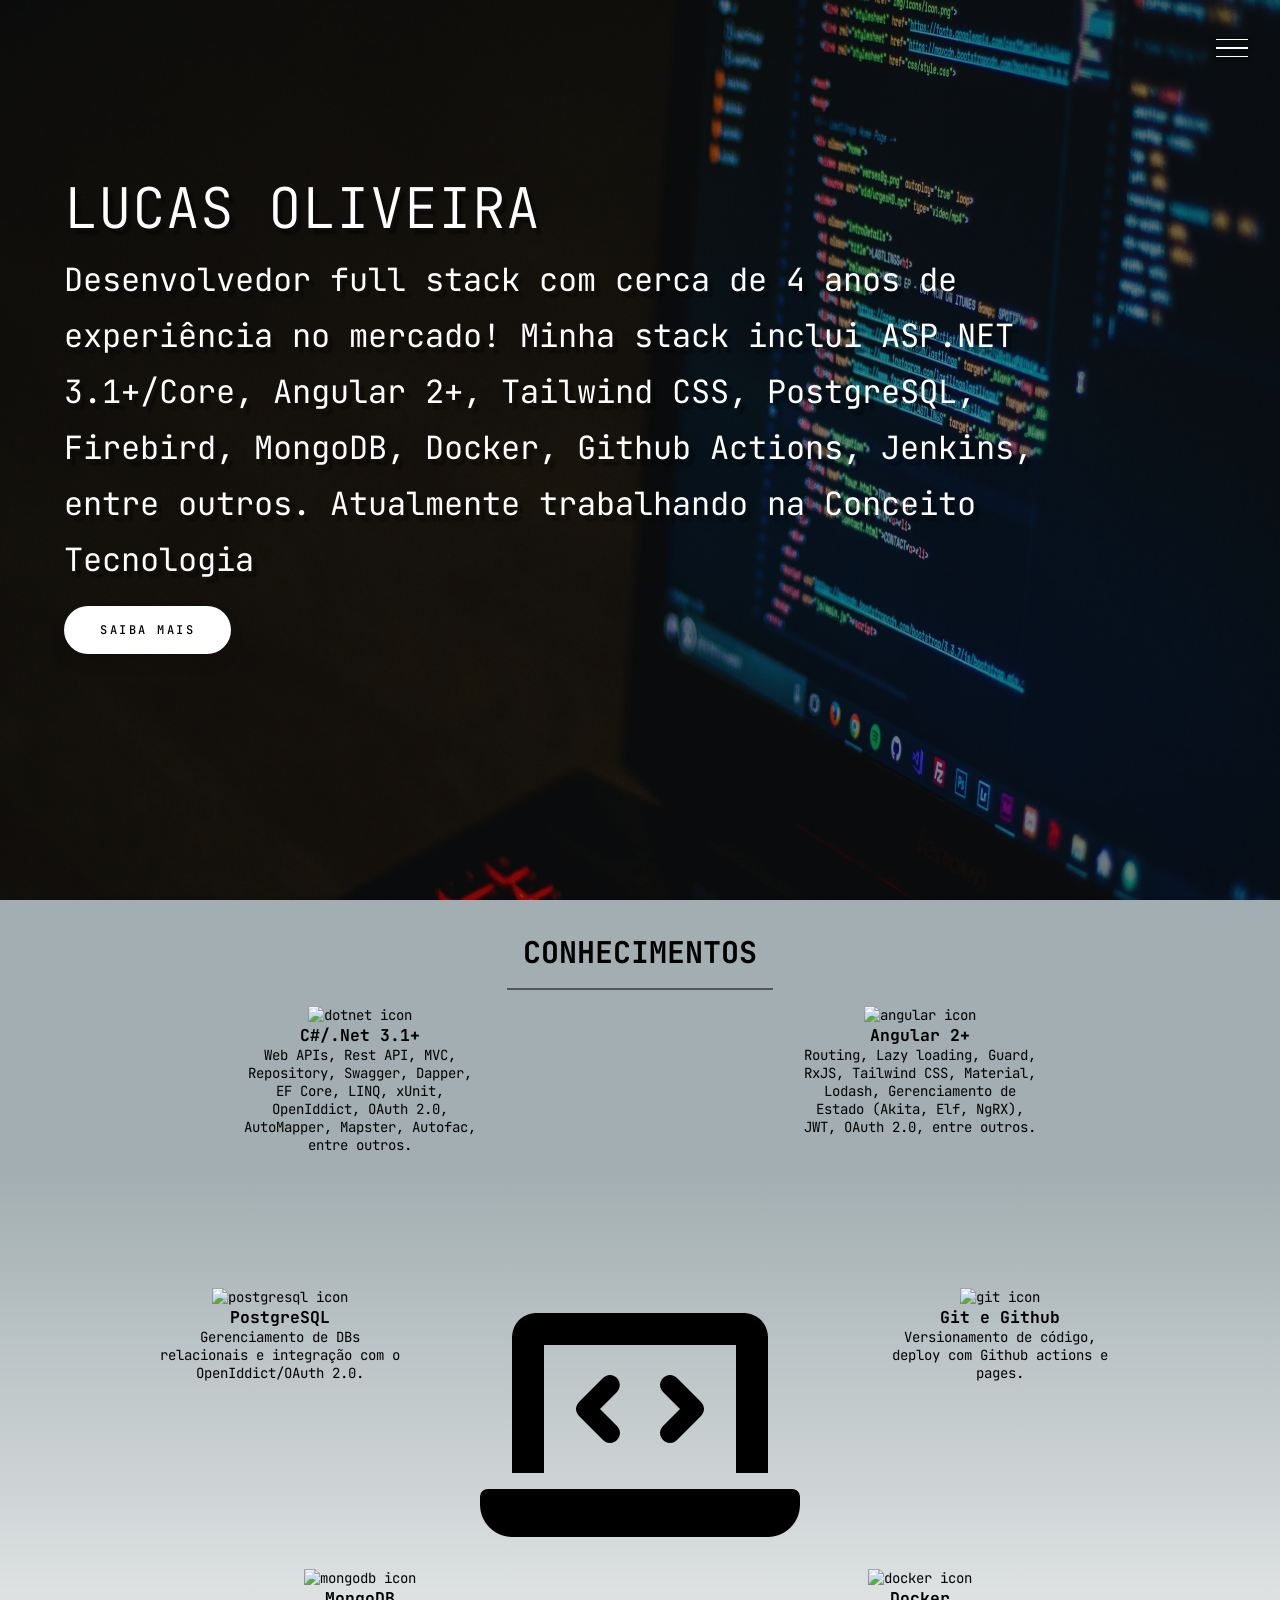
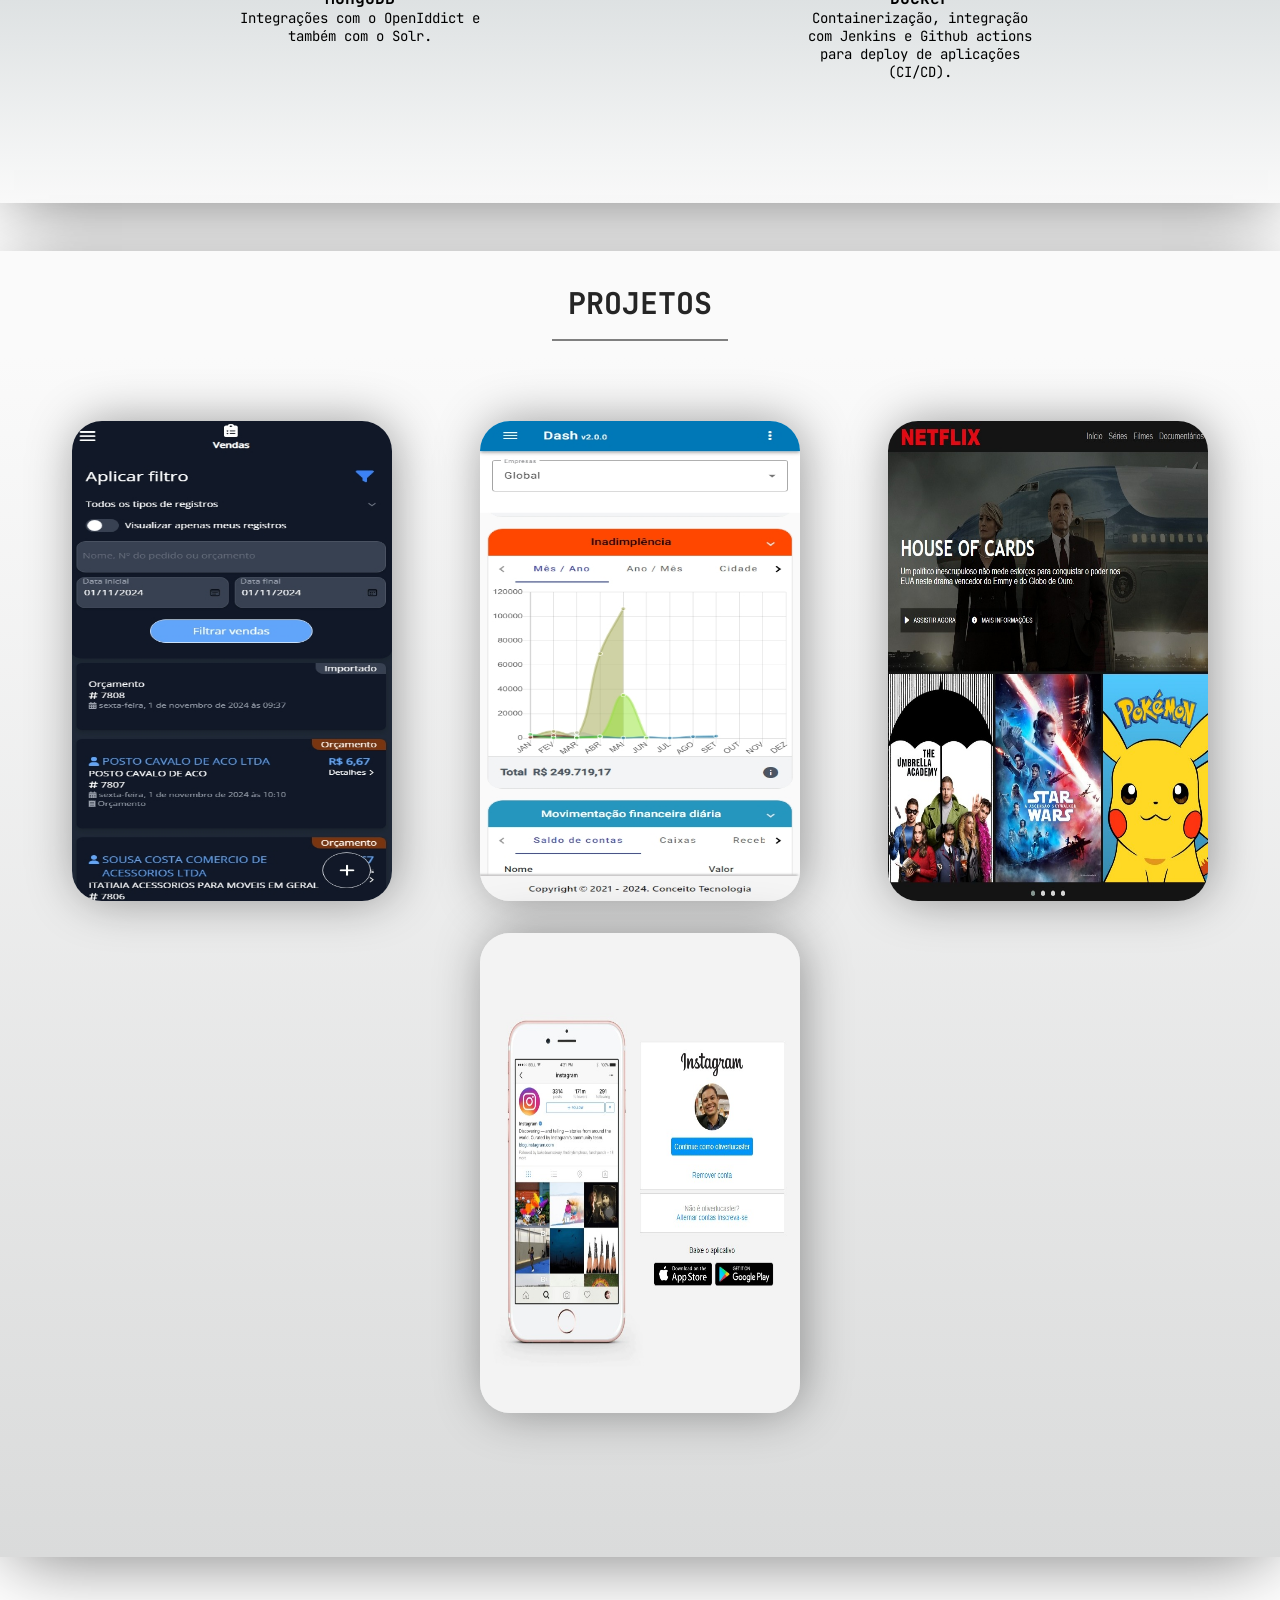
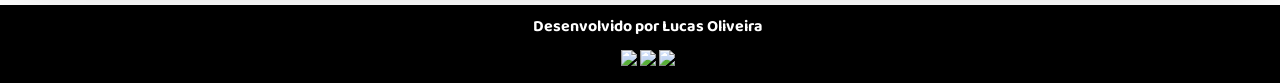
==== commit ccdfeeab: "improvement: novas imagens, adicionando informacoes e melhorias" ====
--- a/index.html
+++ b/index.html
@@ -41,12 +41,12 @@
           <img src="./assets/images/backgroundimg.jpg" alt="" />
         </div>
         <div class="banner">
-          <h1 class="title-style">Lucas Ferreira de Oliveira</h1>
+          <h1>Lucas Oliveira</h1>
           <p>
             Desenvolvedor full stack com cerca de 4 anos de experiência no
-            mercado! Minha stack inclui ASP.NET 5+/Core, Angular 2+,
-            Tailwind CSS, PostgreSQL, Firebird, MongoDB, Docker, Github Actions
-            e Jenkins. Atualmente trabalhando na Conceito Tecnologia
+            mercado! Minha stack inclui ASP.NET 3.1+/Core, Angular 2+, Tailwind
+            CSS, PostgreSQL, Firebird, MongoDB, Docker, Github Actions, Jenkins,
+            entre outros. Atualmente trabalhando na Conceito Tecnologia
           </p>
           <a class="ButtonCustom" href="#conhecimentos" id="button-banner">
             Saiba mais
@@ -58,7 +58,7 @@
         <nav>
           <ul class="menu">
             <li id="menu-1" class="menu-item">
-              <a id="Close-menu" href="#" class="menu-link">home</a>
+              <a id="Close-menu" href="#" class="menu-link">Início</a>
             </li>
             <li id="menu-2" class="menu-item">
               <a id="Close-menu" href="#conhecimentos" class="menu-link">
@@ -103,12 +103,13 @@
           <div class="conhecimento" data-anime="left">
             <div class="conhecimento-header">
               <img src="/assets/images/NET core.svg" alt="dotnet icon" />
-              <h3>C#/.Net</h3>
+              <h3>C#/.Net 3.1+</h3>
             </div>
             <div class="conhecimento-text">
               <p>
-                Lorem ipsum dolor sit amet, consectetur adipisicing elit. Cum
-                quae eligendi molestiae corrupti.
+                Web APIs, Rest API, MVC, Repository, Swagger, Dapper, EF Core,
+                LINQ, xUnit, OpenIddict, OAuth 2.0, AutoMapper, Mapster,
+                Autofac, entre outros.
               </p>
             </div>
           </div>
@@ -119,8 +120,8 @@
             </div>
             <div class="conhecimento-text">
               <p>
-                Lorem ipsum dolor, sit amet consectetur adipisicing elit.
-                Corporis consectetur.
+                Gerenciamento de DBs relacionais e integração com o
+                OpenIddict/OAuth 2.0.
               </p>
             </div>
           </div>
@@ -130,21 +131,19 @@
               <h3>MongoDB</h3>
             </div>
             <div class="conhecimento-text">
+              <p>Integrações com o OpenIddict e também com o Solr.</p>
+            </div>
+          </div>
+          <div class="conhecimento" data-anime="right">
+            <div class="conhecimento-header">
+              <img src="/assets/images/Angular.svg" alt="angular icon" />
+              <h3>Angular 2+</h3>
+            </div>
+            <div class="conhecimento-text">
               <p>
-                Lorem ipsum dolor sit amet consectetur adipisicing elit. Maiores
-                placeat non odit.
-              </p>
-            </div>
-          </div>
-          <div class="conhecimento" data-anime="right">
-            <div class="conhecimento-header">
-              <img src="/assets/images/Angular.svg" alt="angular icon" />
-              <h3>Angular 10+</h3>
-            </div>
-            <div class="conhecimento-text">
-              <p>
-                Lorem ipsum dolor, sit amet consectetur adipisicing elit. Ipsum
-                unde itaque.
+                Routing, Lazy loading, Guard, RxJS, Tailwind CSS, Material,
+                Lodash, Gerenciamento de Estado (Akita, Elf, NgRX), JWT, OAuth
+                2.0, entre outros.
               </p>
             </div>
           </div>
@@ -154,10 +153,7 @@
               <h3>Git e Github</h3>
             </div>
             <div class="conhecimento-text">
-              <p>
-                Lorem ipsum dolor, sit amet consectetur adipisicing elit.
-                Debitis!
-              </p>
+              <p>Versionamento de código, deploy com Github actions e pages.</p>
             </div>
           </div>
           <div class="conhecimento" data-anime="right">
@@ -167,8 +163,8 @@
             </div>
             <div class="conhecimento-text">
               <p>
-                Lorem ipsum dolor, sit amet consectetur adipisicing elit.
-                Officiis
+                Containerização, integração com Jenkins e Github actions para
+                deploy de aplicações (CI/CD).
               </p>
             </div>
           </div>
@@ -184,69 +180,106 @@
         <div class="cards">
           <div class="card" data-anime="up">
             <div class="card-img-wrapper">
-              <img src="./media/proj1.jpg" alt="" />
+              <img src="./media/proj1.jpeg" alt="" />
             </div>
             <div class="background">
               <div class="card-info">
-                <h2>projeto1</h2>
+                <h2>CiMobile</h2>
+                <h3>
+                  Angular 16, .Net 6, Tailwind CSS, Firebird, PostgreSQL,
+                  Docker, Github Actions
+                </h3>
+                <p>
+                  Faço parte da equipe responsável deste sistema web que
+                  funciona como uma extensão do ERP principal permitindo que a
+                  equipe dos nossos parceiros trabalhe em campo com mais
+                  eficiência.
+                </p>
+                <button id="CiMobile" class="ButtonSend">Saiba mais</button>
+              </div>
+            </div>
+          </div>
+          <div class="card" data-anime="up">
+            <div class="card-img-wrapper">
+              <img src="./media/proj2.jpeg" alt="" />
+            </div>
+            <div class="background">
+              <div class="card-info">
+                <h2>CiDash</h2>
+                <h3>
+                  Angular 16, .Net 3.1 e 5, Firebird, PostgreSQL, Docker,
+                  Jenkins
+                </h3>
+                <p>
+                  Faço parte da equipe responsável deste sistema web que
+                  funciona como uma extensão do ERP principal e tem como
+                  objetivo fornecer uma visão detalhada das operações da empresa
+                  em tempo real, monitorando KPIs, vendas, estoques e muito
+                  mais.
+                </p>
+                <button id="CiDash" class="ButtonSend">Saiba mais</button>
+              </div>
+            </div>
+          </div>
+          <div class="card" data-anime="up">
+            <div class="card-img-wrapper">
+              <img src="./media/proj3.jpeg" alt="" />
+            </div>
+            <div class="background">
+              <div class="card-info">
+                <h2>Catálogo de filmes</h2>
+                <h3>HTML, CSS, JavaScript, Owl Carousel</h3>
+                <p>
+                  Projeto de um catálogo de filmes baseado na Netflix feito no
+                  início dos estudos com o objetivo de exercitar os
+                  conhecimentos recém aprendidos.
+                </p>
+                <button id="netflix" class="ButtonSend">Acessar</button>
+              </div>
+            </div>
+          </div>
+          <div class="card" data-anime="up">
+            <div class="card-img-wrapper">
+              <img src="./media/proj4.jpeg" alt="" />
+            </div>
+            <div class="background">
+              <div class="card-info">
+                <h2>Login Instagram</h2>
                 <h3>HTML, CSS</h3>
                 <p>
-                  Lorem ipsum, dolor sit amet consectetur adipisicing elit. Ea,
-                  doloremque maiores. Sequi quam, sit sapiente amet debitis.
+                  Projeto de um clone da página de login do Instagram feito no
+                  início dos estudos com o objetivo de exercitar os
+                  conhecimentos recém aprendidos.
                 </p>
-                <button class="ButtonSend">Saiba mais</button>
+                <button id="instagram" class="ButtonSend">Acessar</button>
               </div>
             </div>
           </div>
-          <div class="card" data-anime="up">
-            <div class="card-img-wrapper">
-              <img src="./media/proj2.jpg" alt="" />
-            </div>
-            <div class="background">
-              <div class="card-info">
-                <h2>projeto2</h2>
-                <h3>HTML, CSS</h3>
-                <p>
-                  Lorem ipsum dolor sit amet consectetur adipisicing elit.
-                  Consequuntur placeat necessitatibus.
-                </p>
-                <button class="ButtonSend">Saiba mais</button>
-              </div>
-            </div>
-          </div>
-          <div class="card" data-anime="up">
-            <div class="card-img-wrapper">
-              <img src="./media/proj3.jpg" alt="" />
-            </div>
-            <div class="background">
-              <div class="card-info">
-                <h2>projeto3</h2>
-                <h3>HTML, CSS</h3>
-                <p>
-                  Lorem ipsum dolor sit amet consectetur adipisicing elit.
-                  Officiis provident debitis.
-                </p>
-                <button class="ButtonSend">Saiba mais</button>
-              </div>
-            </div>
-          </div>
-          <div class="card" data-anime="up">
-            <div class="card-img-wrapper">
-              <img src="./media/proj4.jpg" alt="" />
-            </div>
-            <div class="background">
-              <div class="card-info">
-                <h2>projeto4</h2>
-                <h3>HTML, CSS</h3>
-                <p>
-                  Lorem ipsum dolor sit amet consectetur adipisicing elit. Harum
-                  velit voluptatibus facilis eaque, nulla officia placeat.
-                </p>
-                <button class="ButtonSend">Saiba mais</button>
-              </div>
-            </div>
-          </div>
-        </div>
+        </div>
+        <script>
+          var btnCiMobile = document.getElementById("CiMobile");
+          btnCiMobile.addEventListener("click", function () {
+            window.open("https://www.instagram.com/p/C668UR6vut6/", "_blank");
+          });
+          var btnCiDash = document.getElementById("CiDash");
+          btnCiDash.addEventListener("click", function () {
+            window.open("https://www.instagram.com/p/C6_YloTM2Q5/", "_blank");
+          });
+          var btnNetflix = document.getElementById("netflix");
+          btnNetflix.addEventListener("click", function () {
+            window.open(
+              "https://oliverlucasfer-catalogo-filmes.vercel.app/",
+              "_blank"
+            );
+          });
+          var btnInstagram = document.getElementById("instagram");
+          btnInstagram.addEventListener("click", function () {
+            window.open(
+              "https://oliverlucasfer-instagram.vercel.app/",
+              "_blank"
+            );
+          });
+        </script>
       </section>
       <footer>
         <div class="footer--item">
@@ -257,7 +290,7 @@
               target="_blank"
             >
               <img
-                src="https://img.shields.io/badge/-Lucas-blue?style=flat-square&logo=Linkedin&logoColor=white"
+                src="https://img.shields.io/badge/-Lucas Oliveira-blue?style=flat-square&logo=Linkedin&logoColor=white"
               />
             </a>
             <a href="https://github.com/oliverlucasfer" target="_blank">
@@ -267,7 +300,7 @@
             </a>
             <a href="mailto:oliverlucasfer@hotmail.com" target="_blank">
               <img
-                src="https://img.shields.io/badge/-oliverlucasfer-red?style=flat-square&logo=Gmail&logoColor=white"
+                src="https://img.shields.io/badge/-oliverlucasfer@hotmail.com-red?style=flat-square&logo=Gmail&logoColor=white"
               />
             </a>
           </div>
--- a/assets/css/style.css
+++ b/assets/css/style.css
@@ -137,8 +137,8 @@
 
 .banner {
   position: absolute;
-  top: 30%;
-  left: 15%;
+  top: 20%;
+  left: 5%;
 }
 
 .banner h1 {
@@ -151,6 +151,7 @@
   line-height: 3.5rem;
   opacity: 0;
   animation: moveBanner 0.5s forwards;
+  padding-bottom: 1rem;
 }
 
 .banner p {
@@ -383,10 +384,10 @@
 }
 
 .conhecimento img {
-    width: 7rem;
-    height: 7rem;
-    transition: all 0.5s;
-  }
+  width: 7rem;
+  height: 7rem;
+  transition: all 0.5s;
+}
 
 .sessao-header {
   display: flex;
@@ -439,11 +440,11 @@
 }
 
 .card-img-wrapper img {
-  object-fit: cover;
   width: 100%;
   height: 100%;
   border: inherit;
   border-radius: inherit;
+  background-size: contain;
 }
 
 .background {
@@ -453,33 +454,28 @@
   bottom: 30rem;
   border: inherit;
   border-radius: inherit;
-
   opacity: 0;
 }
 
 .card-info {
   display: flex;
-  height: 15rem;
+  height: 26rem;
   width: 15rem;
   flex-direction: column;
   align-items: center;
   text-align: center;
   justify-content: center;
   border-radius: inherit;
-
   backdrop-filter: blur(19px) saturate(124%);
   -webkit-backdrop-filter: blur(19px) saturate(124%);
   background-color: rgba(255, 255, 255, 0.47);
   padding: 1rem;
-
   -webkit-box-shadow: 3px 0px 37px 6px rgba(0, 0, 0, 0.55);
   -moz-box-shadow: 3px 0px 37px 6px rgba(0, 0, 0, 0.55);
   box-shadow: 3px 0px 37px 6px rgba(0, 0, 0, 0.55);
-
   position: absolute;
-  bottom: 6rem;
+  bottom: 1rem;
   left: 1.6rem;
-
   font-family: var(--font-tertiary);
   color: rgb(46, 46, 46);
   opacity: 1;
@@ -556,6 +552,7 @@
   justify-content: center;
   align-content: center;
   padding: 0.5rem;
+  font-family: var(--font-primary);
 }
 
 .footer--item {
@@ -578,6 +575,36 @@
 /* Media Queries */
 
 @media (max-width: 580px) {
+  .banner {
+    position: absolute;
+    top: 5%;
+    left: 5%;
+  }
+
+  .banner h1 {
+    color: white;
+    font-size: 2rem;
+    font-family: var(--font-tertiary);
+    font-weight: 300;
+    text-transform: uppercase;
+    text-shadow: 0.3rem 0.4rem 2px rgba(0, 0, 0, 0.404);
+    line-height: 3rem;
+    opacity: 0;
+    animation: moveBanner 0.5s forwards;
+    padding-bottom: 1rem;
+  }
+
+  .banner p {
+    font-family: var(--font-tertiary);
+    font-size: 1.5rem;
+    color: white;
+    text-shadow: 0.3rem 0.4rem 2px rgba(0, 0, 0, 0.404);
+    line-height: 3rem;
+    margin-bottom: 2rem;
+    animation: moveBanner 0.7s forwards;
+    max-width: 85%;
+  }
+
   .field {
     background: transparent;
     border: none;
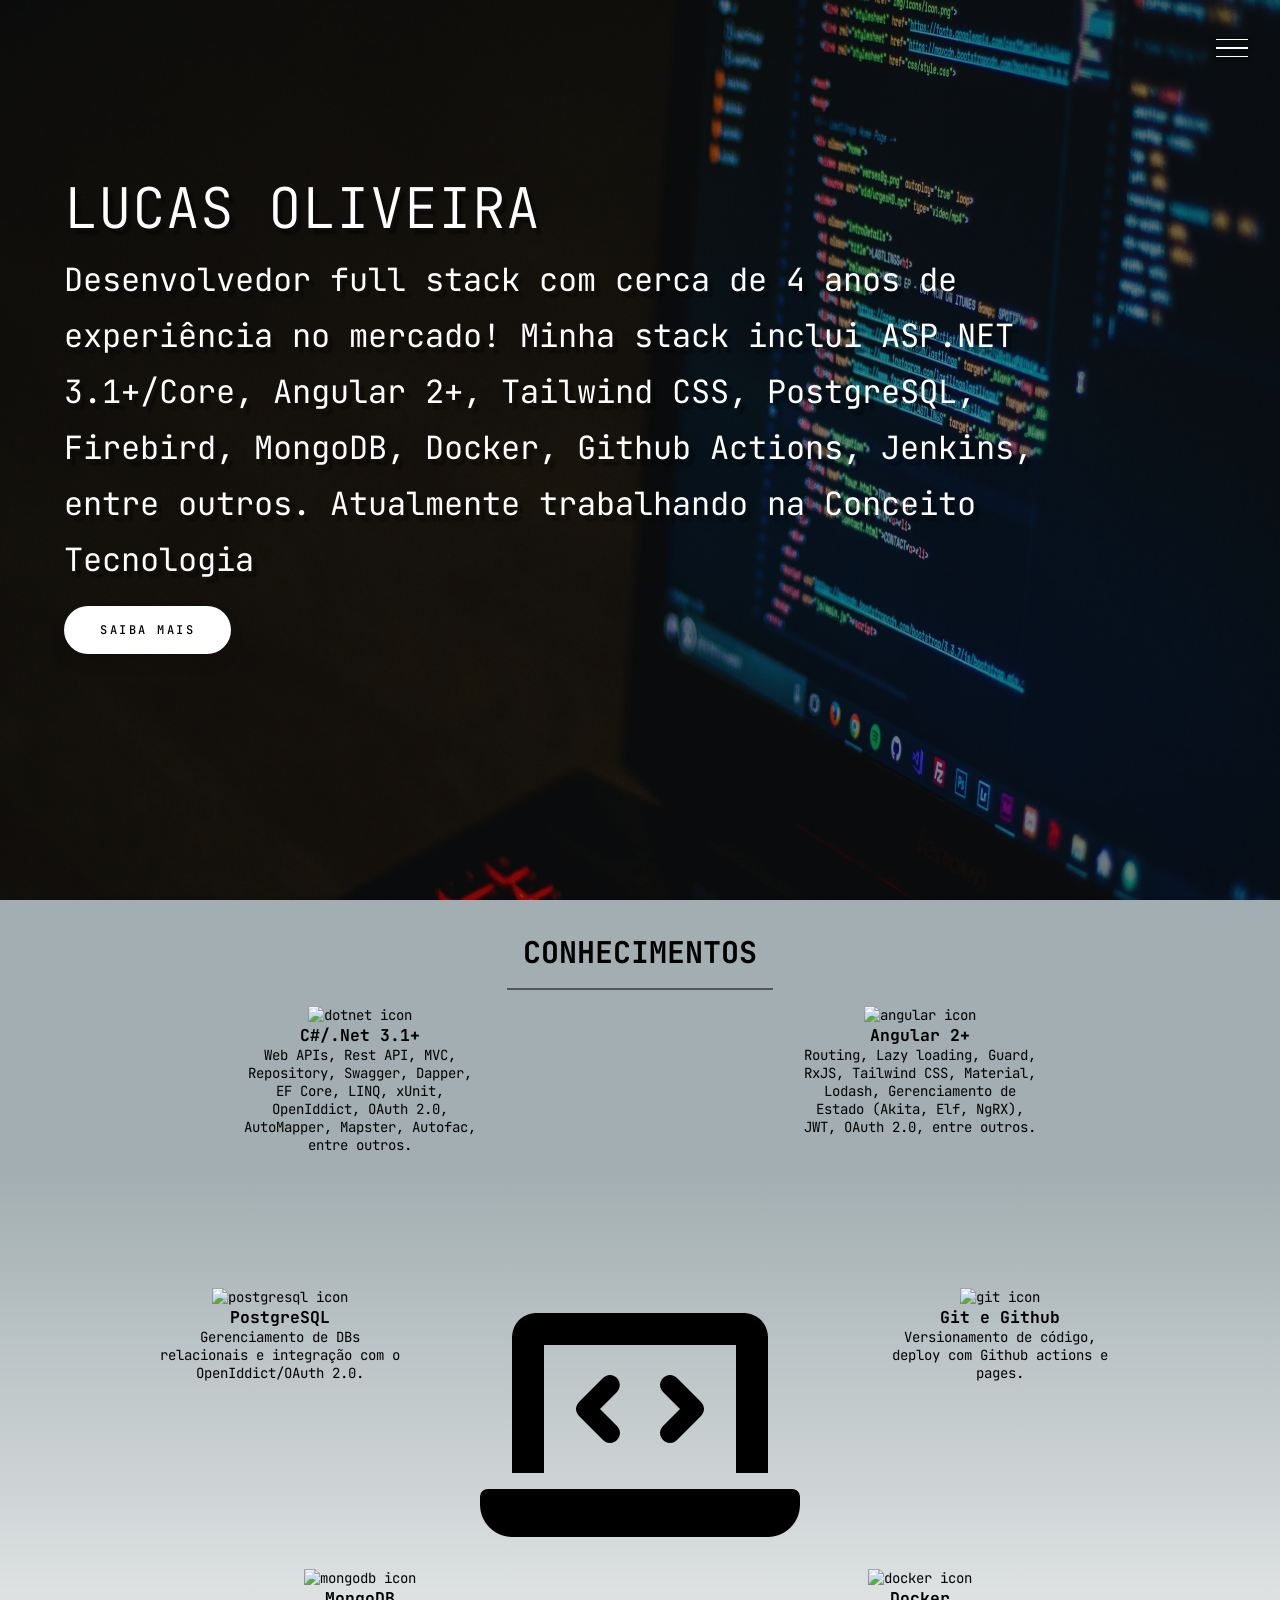
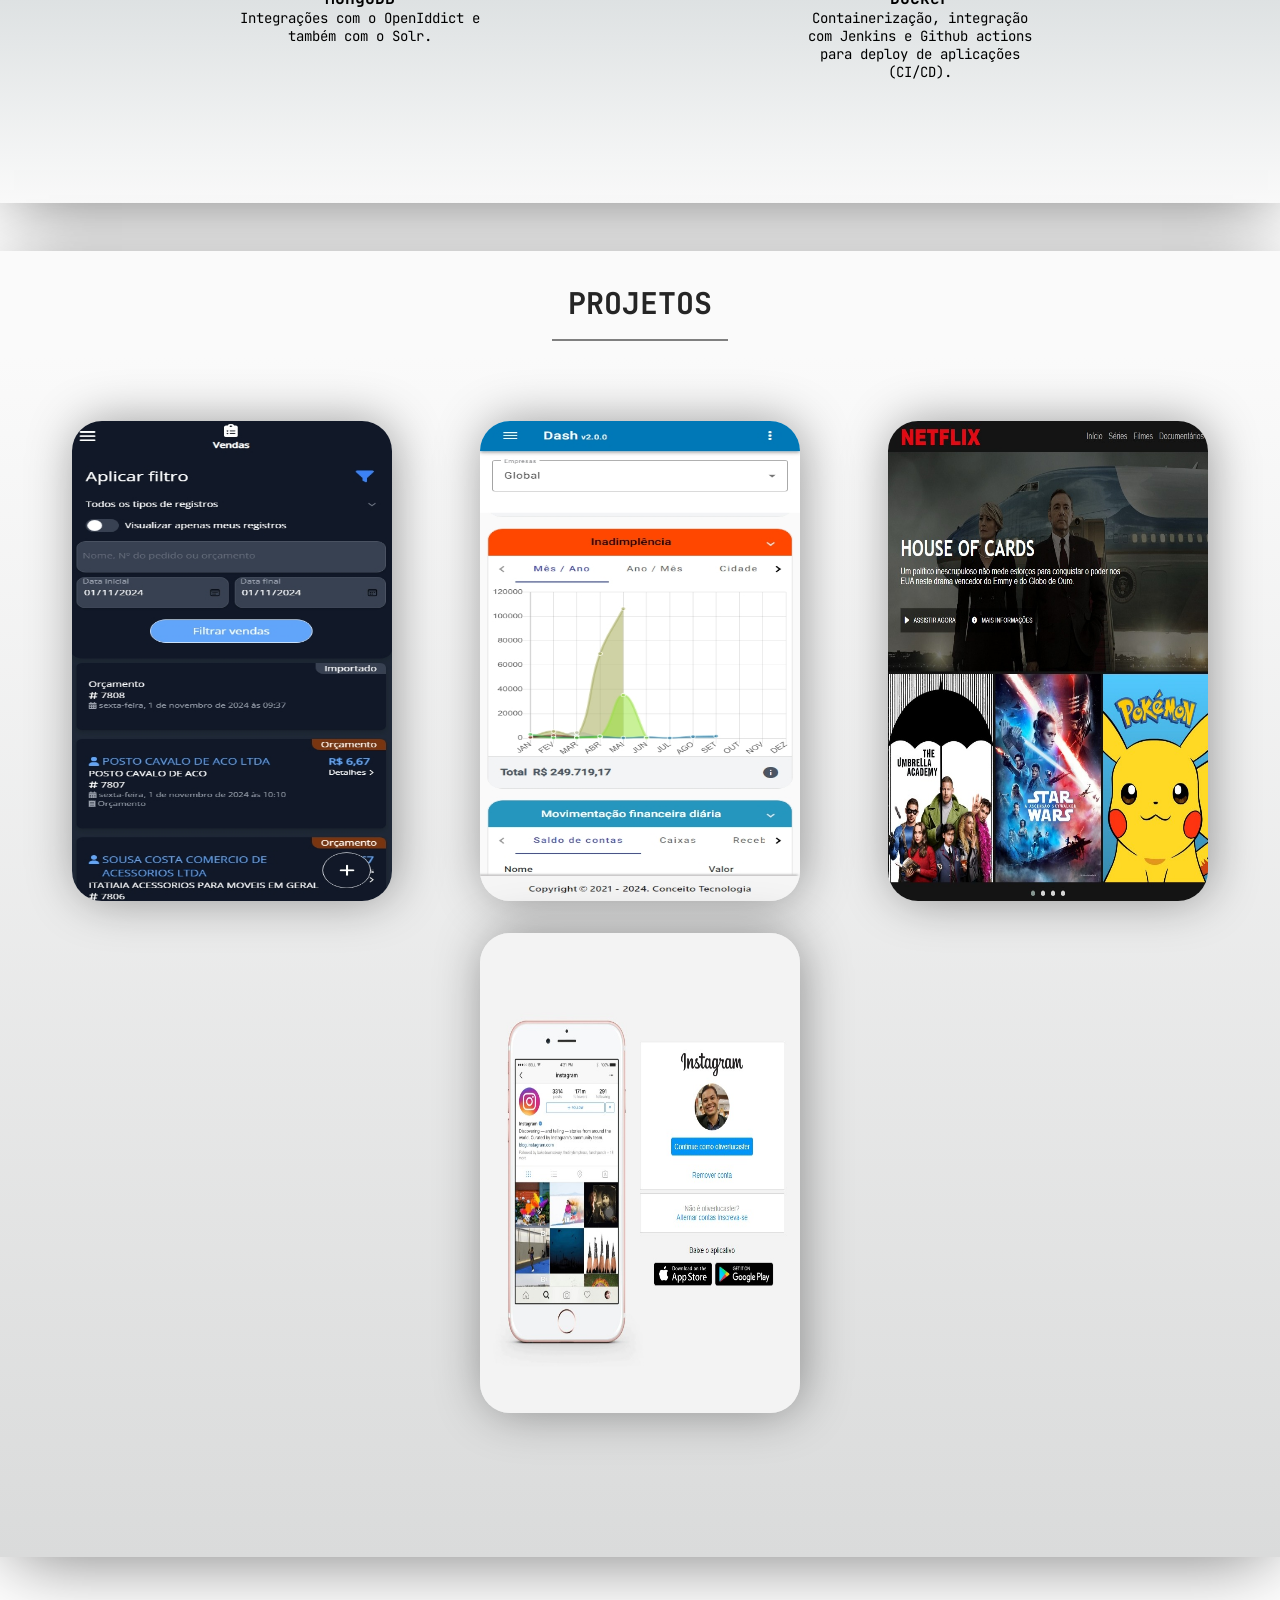
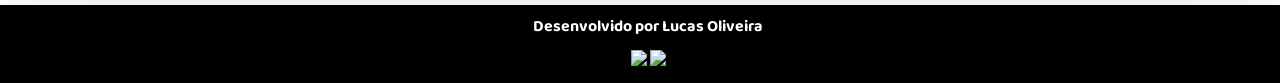
==== commit 7aa7f3a4: "remove: removendo link email do footer" ====
--- a/index.html
+++ b/index.html
@@ -298,11 +298,6 @@
                 src="https://img.shields.io/badge/-oliverlucasfer-gray?style=flat-square&logo=Github&logoColor=white"
               />
             </a>
-            <a href="mailto:oliverlucasfer@hotmail.com" target="_blank">
-              <img
-                src="https://img.shields.io/badge/-oliverlucasfer@hotmail.com-red?style=flat-square&logo=Gmail&logoColor=white"
-              />
-            </a>
           </div>
         </div>
       </footer>
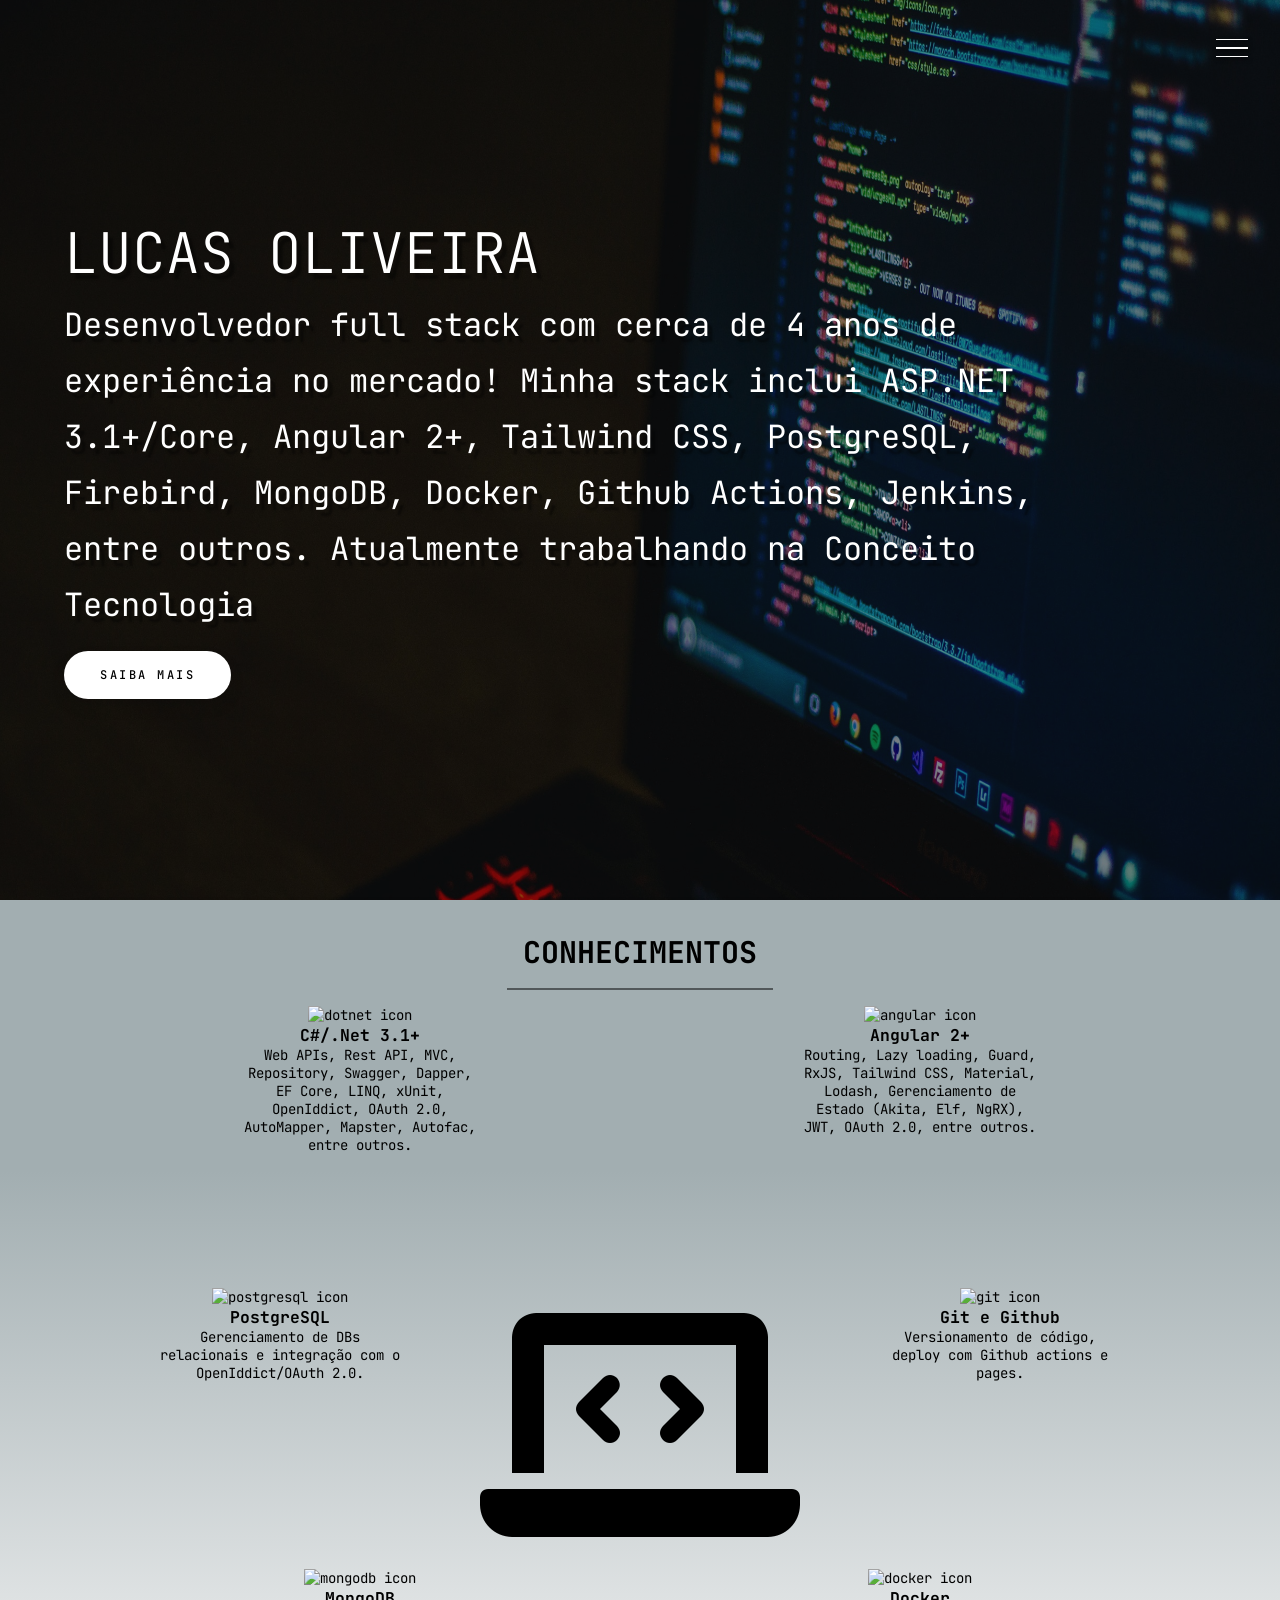
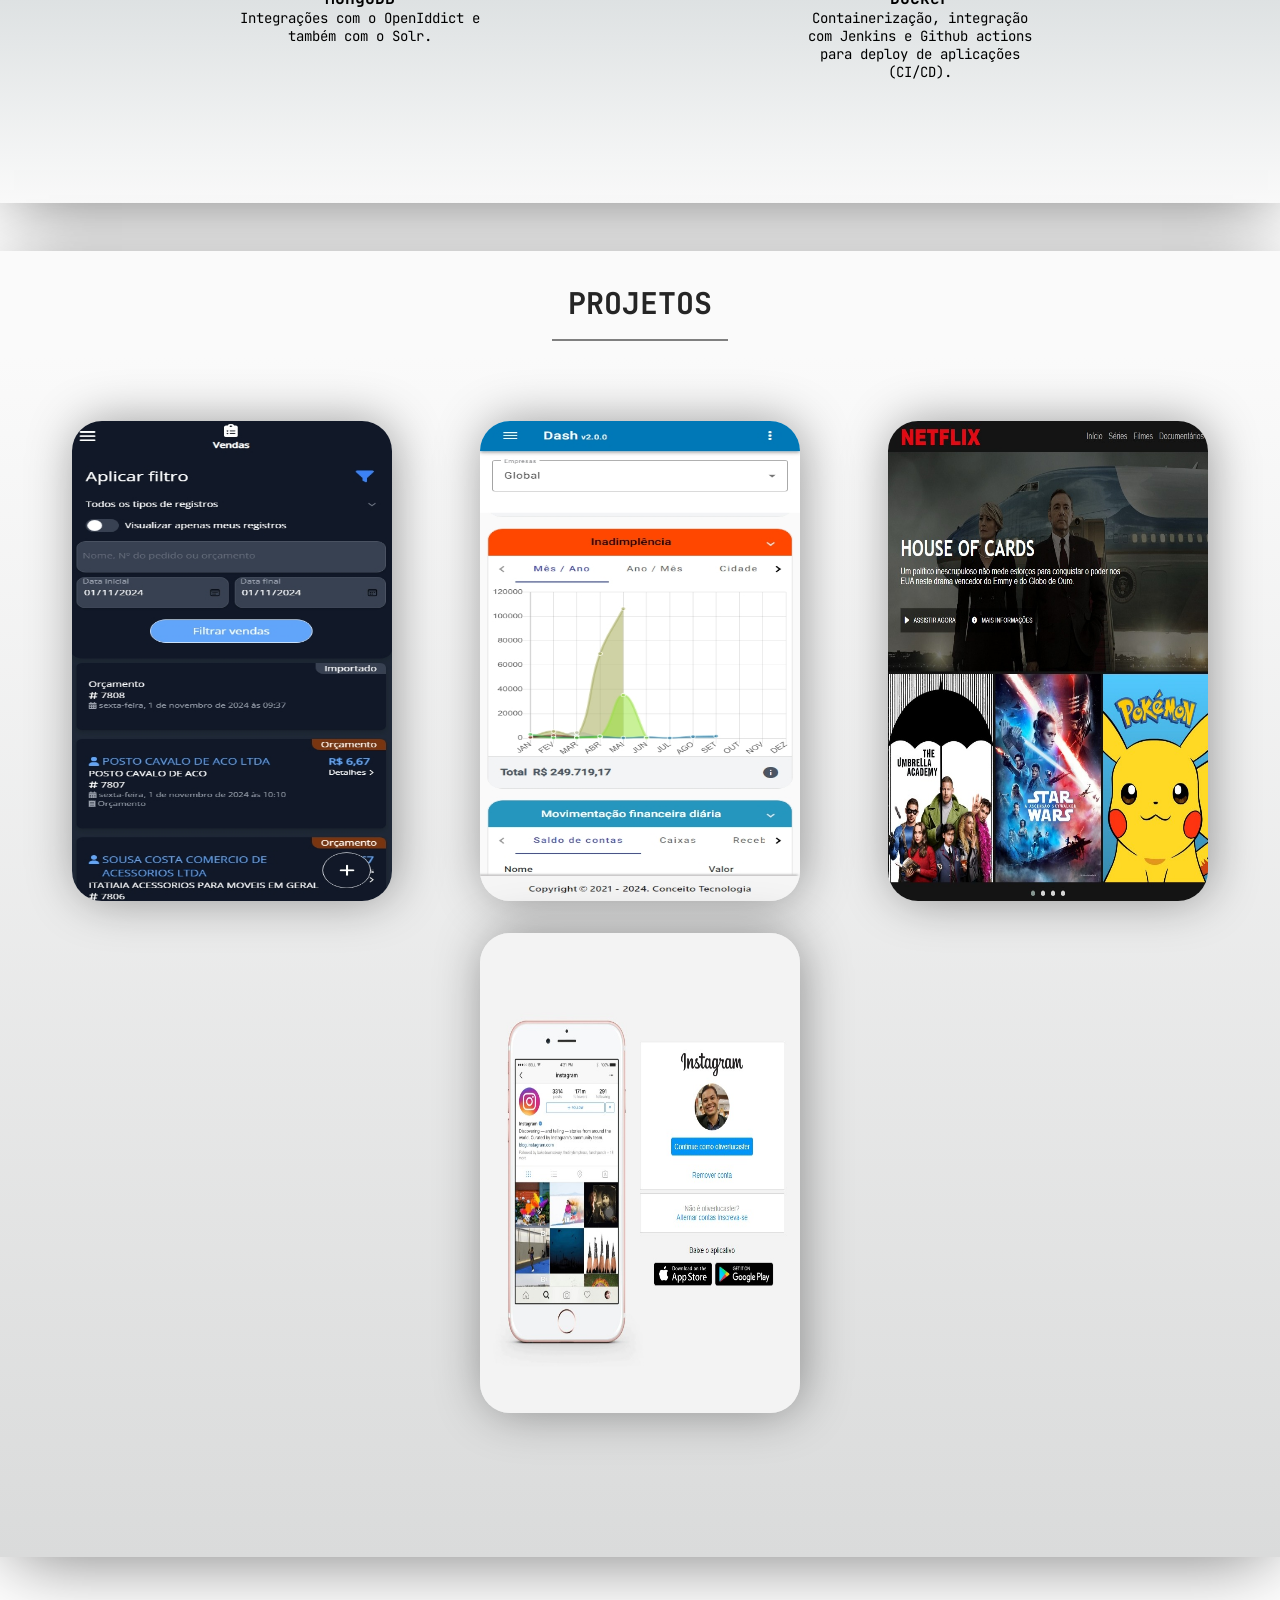
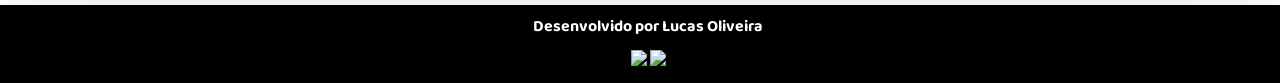
==== commit b15f635c: "improvement: texto nao selecionavel" ====
--- a/index.html
+++ b/index.html
@@ -27,7 +27,7 @@
     <link rel="stylesheet" href="./assets/css/KeyFrames.css" />
     <title>Portifólio - Lucas Oliveira</title>
   </head>
-  <body>
+  <body class="prevent-select">
     <div class="container">
       <div class="hamburguer" id="Close-menu">
         <div class="line" id="line1"></div>
--- a/assets/css/style.css
+++ b/assets/css/style.css
@@ -15,6 +15,12 @@
 
 html {
   scroll-behavior: smooth;
+}
+
+.prevent-select {
+  -webkit-user-select: none; /* Safari */
+  -ms-user-select: none; /* IE 10 and IE 11 */
+  user-select: none; /* Standard syntax */
 }
 
 /* =======DATA-ANIME====== */
@@ -137,7 +143,7 @@
 
 .banner {
   position: absolute;
-  top: 20%;
+  top: 25%;
   left: 5%;
 }
 
@@ -271,14 +277,6 @@
 
 .show-menu #menu-3 {
   animation: moveMenu 0.8s;
-}
-
-.show-menu #menu-4 {
-  animation: moveMenu 1s;
-}
-
-.show-menu #menu-5 {
-  animation: moveMenu 1.3s;
 }
 
 /* =======================redes sociais=========================== */
@@ -574,11 +572,14 @@
 
 /* Media Queries */
 
-@media (max-width: 580px) {
+@media (max-width: 900px) {
   .banner {
     position: absolute;
-    top: 5%;
-    left: 5%;
+    top: 7%;
+    left: 0%;
+    display: flex;
+    flex-direction: column;
+    align-items: center;
   }
 
   .banner h1 {
@@ -588,10 +589,12 @@
     font-weight: 300;
     text-transform: uppercase;
     text-shadow: 0.3rem 0.4rem 2px rgba(0, 0, 0, 0.404);
+    text-align: center;
     line-height: 3rem;
     opacity: 0;
     animation: moveBanner 0.5s forwards;
     padding-bottom: 1rem;
+    max-width: 90%;
   }
 
   .banner p {
@@ -599,34 +602,17 @@
     font-size: 1.5rem;
     color: white;
     text-shadow: 0.3rem 0.4rem 2px rgba(0, 0, 0, 0.404);
+    text-align: center;
     line-height: 3rem;
     margin-bottom: 2rem;
     animation: moveBanner 0.7s forwards;
-    max-width: 85%;
-  }
-
-  .field {
-    background: transparent;
-    border: none;
-    border-bottom: 2px dashed grey;
-    width: 10rem;
-    font-size: 1rem;
-    font-family: var(--font-tertiary);
-    outline: none;
-    margin: 2rem;
-  }
-
-  .contact-left {
-    display: none;
-  }
-
-  .contact-right {
-    position: relative;
-    transform: translateX(-4%);
-
-    background-color: #eee;
-    padding: 1rem 3rem 3rem 3rem;
-    border-radius: inherit;
+    max-width: 90%;
+  }
+
+  .banner #button-banner {
+    animation: moveBanner 1s forwards;
+    width: 100px;
+    text-align: center;
   }
 
   .conhecimentos {
@@ -661,30 +647,6 @@
   .conhecimento:nth-child(6) {
     grid-column: 11 / 14;
     grid-row: 5 / -1;
-  }
-
-  .budget-wrapper {
-    width: 22rem;
-  }
-
-  .footer--area {
-    display: block;
-  }
-
-  .footer-social {
-    justify-content: center;
-    margin-bottom: 15px;
-  }
-
-  .footer--item.area2 {
-    text-align: center;
-    margin-bottom: 15px;
-  }
-
-  .qtde-page,
-  .group-layout {
-    width: 19rem;
-    padding: 0.5rem;
   }
 
   .conhecimentos {
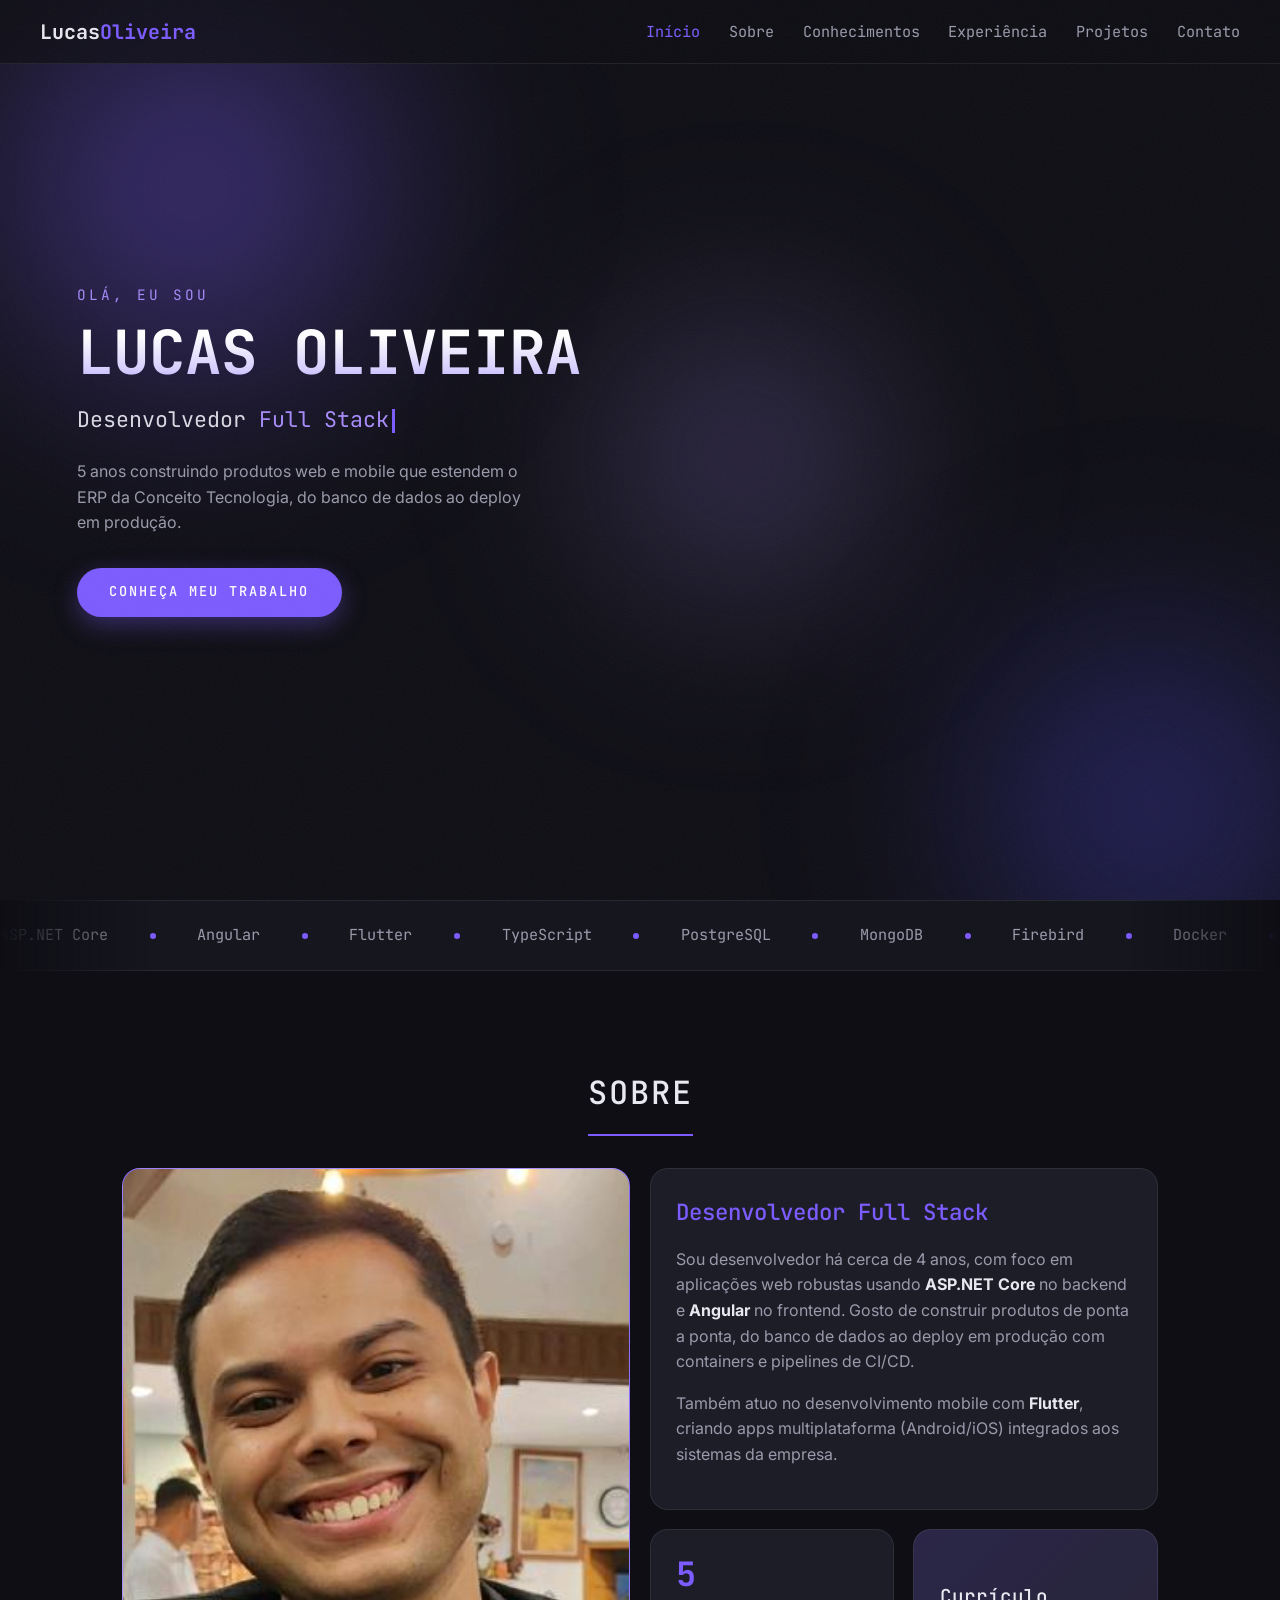
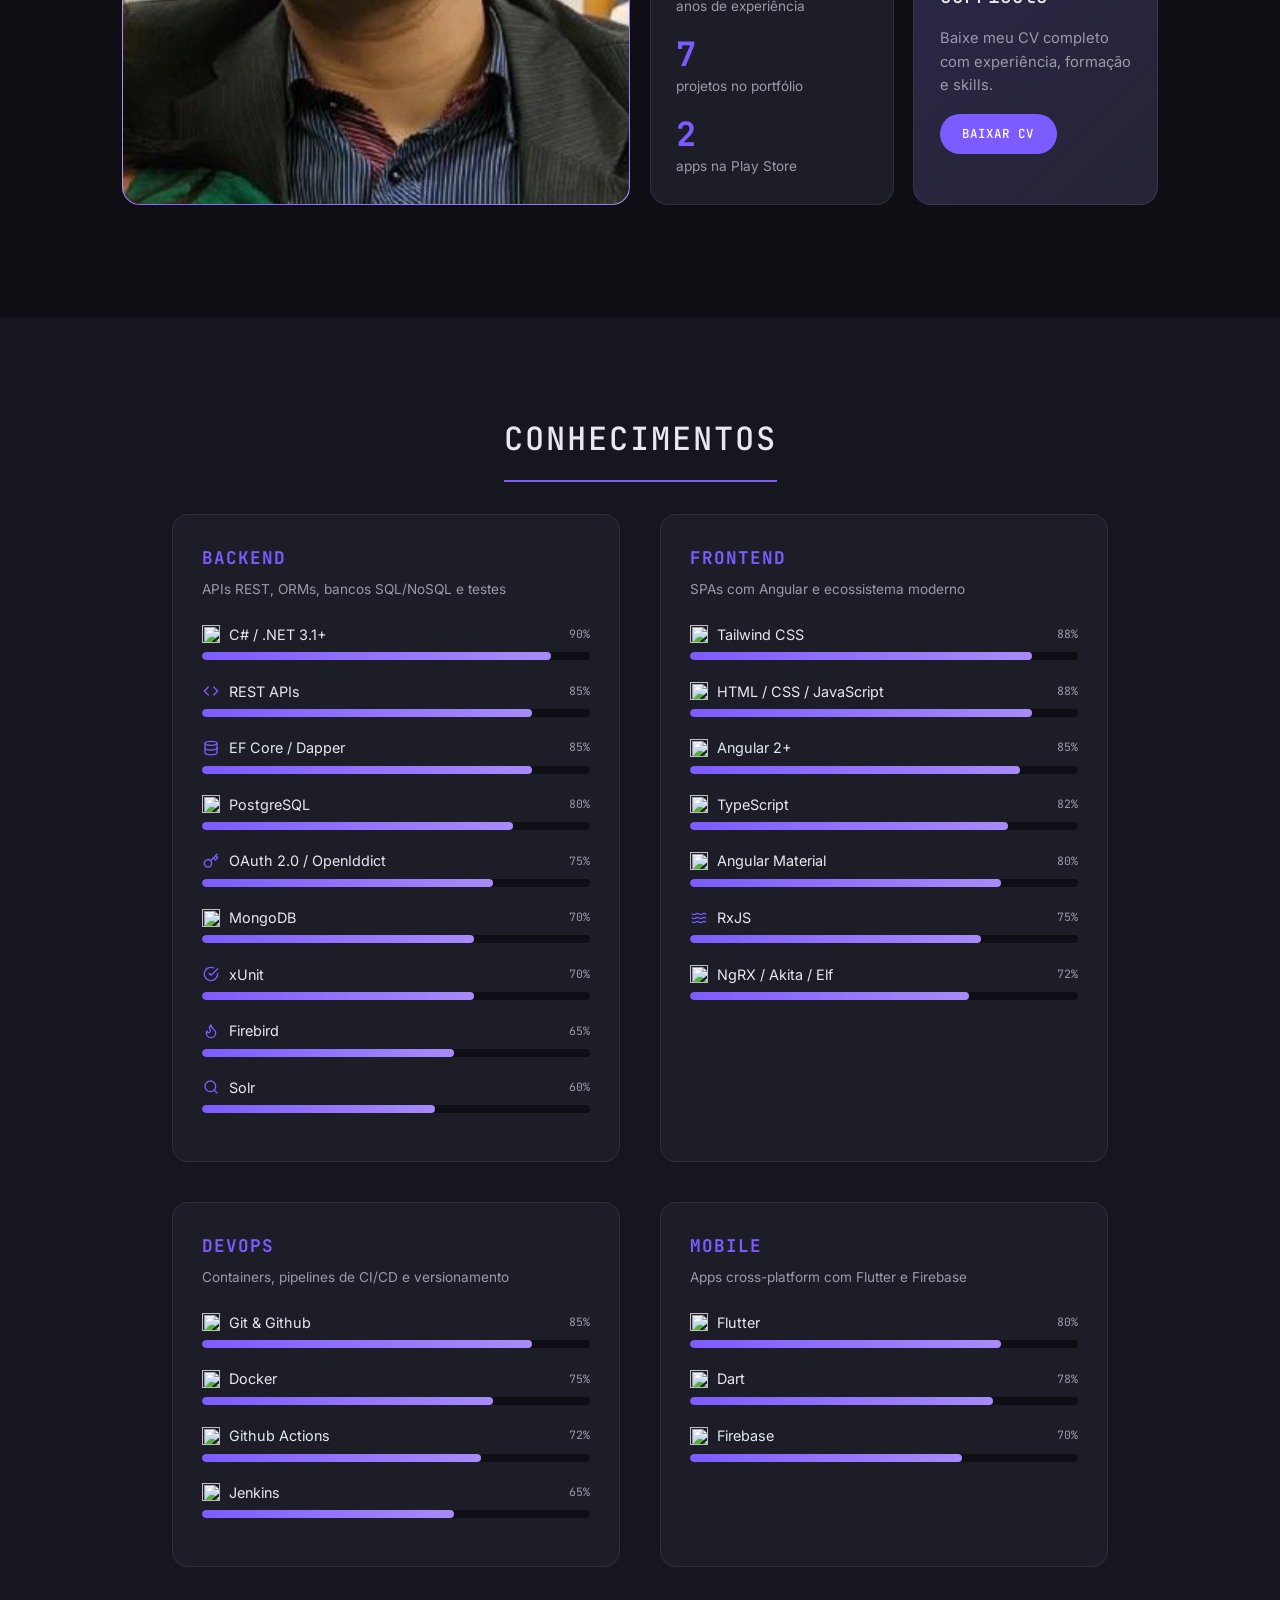
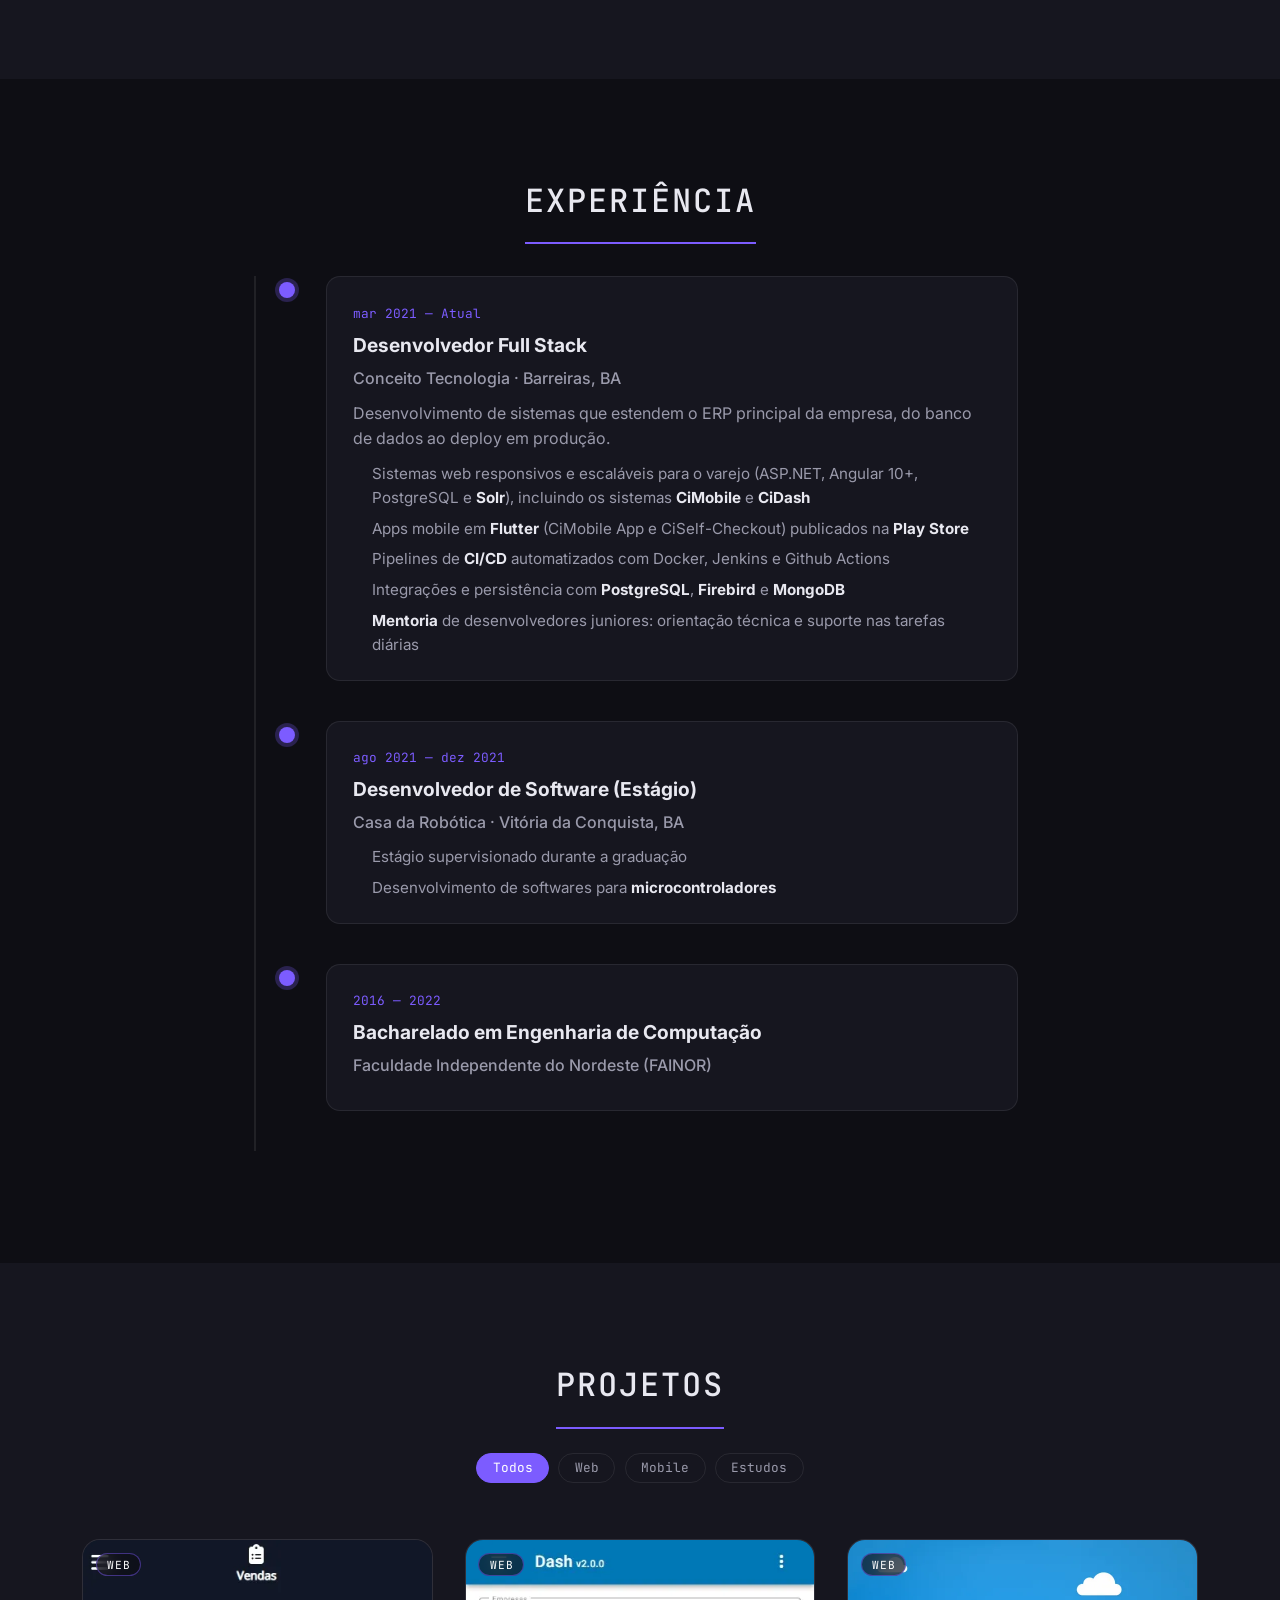
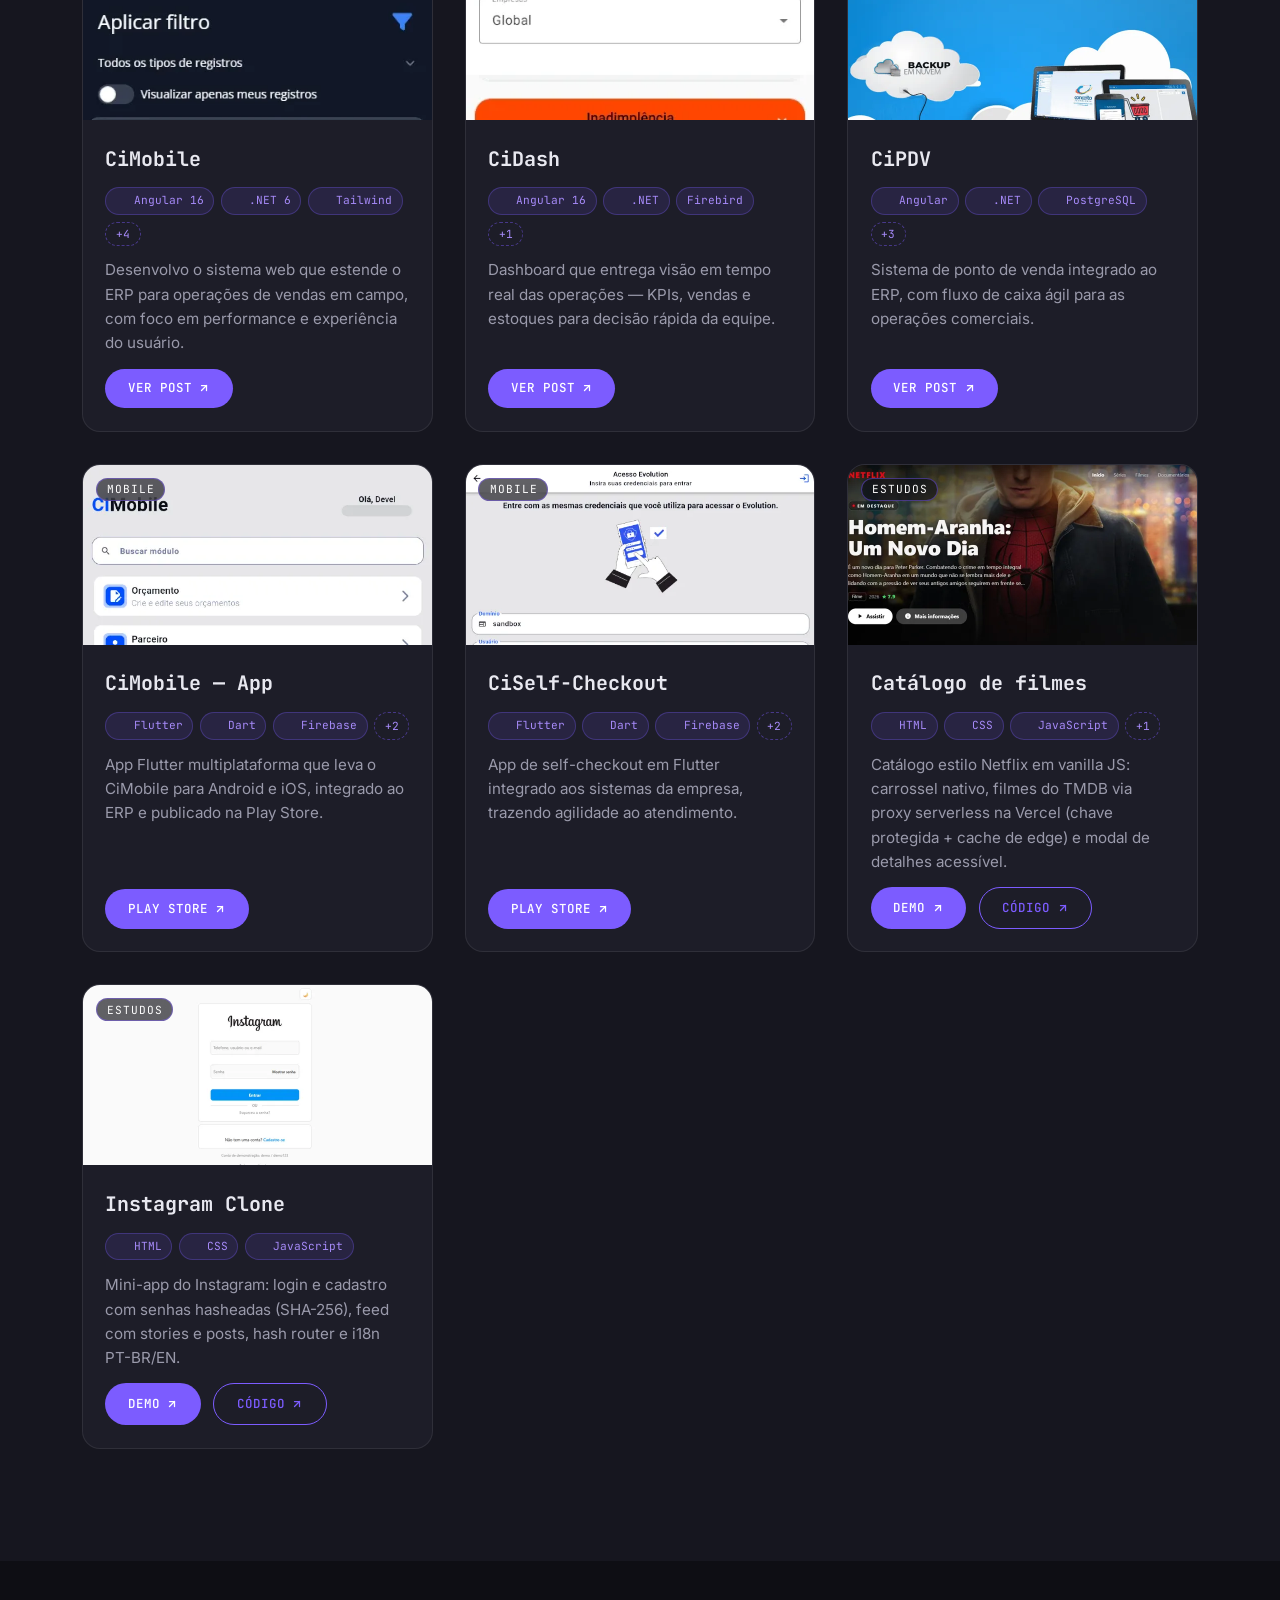
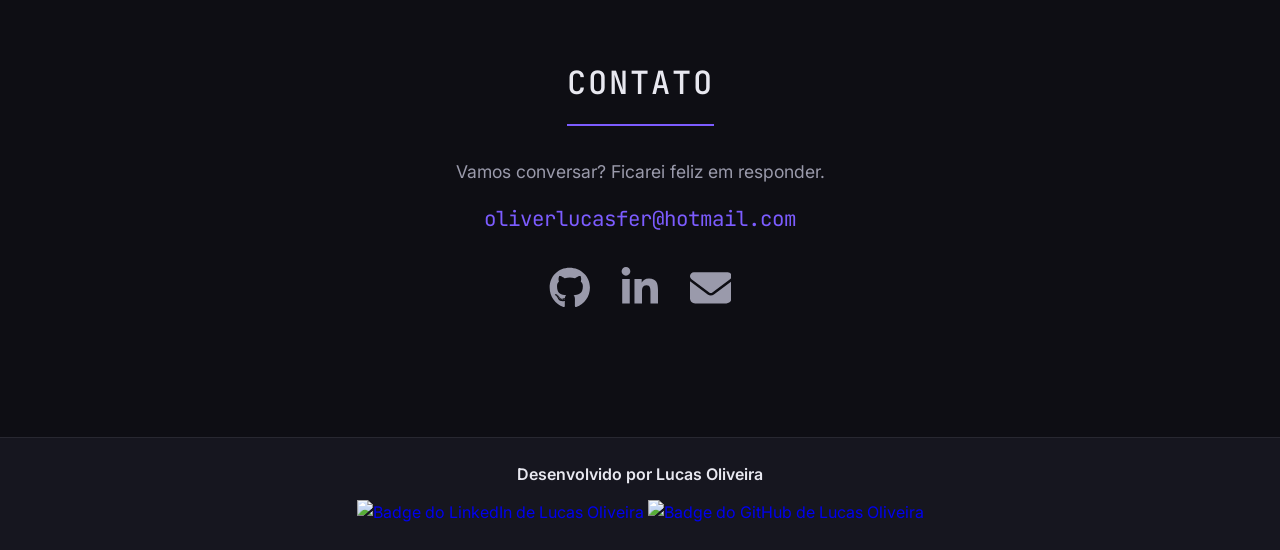
==== commit a02938c1: "improvement: redesign completo do portfolio - tema dark moderno com aurora, typewriter, marquee e re" ====
--- a/index.html
+++ b/index.html
@@ -2,8 +2,36 @@
 <html lang="pt-BR">
   <head>
     <meta charset="UTF-8" />
-    <meta http-equiv="X-UA-Compatible" content="IE=edge" />
     <meta name="viewport" content="width=device-width, initial-scale=1.0" />
+    <title>Portfólio - Lucas Oliveira</title>
+    <meta
+      name="description"
+      content="Portfólio de Lucas Oliveira, desenvolvedor full stack com 4 anos de experiência: ASP.NET Core, Angular, PostgreSQL, MongoDB, Docker e CI/CD."
+    />
+    <link rel="canonical" href="https://oliverlucasfer.github.io/" />
+    <meta name="theme-color" content="#0e0e14" />
+    <meta property="og:type" content="website" />
+    <meta property="og:url" content="https://oliverlucasfer.github.io/" />
+    <meta property="og:title" content="Portfólio - Lucas Oliveira" />
+    <meta
+      property="og:description"
+      content="Desenvolvedor full stack com 4 anos de experiência: ASP.NET Core, Angular, PostgreSQL, MongoDB, Docker e CI/CD."
+    />
+    <meta
+      property="og:image"
+      content="https://oliverlucasfer.github.io/media/proj1.jpeg"
+    />
+    <meta property="og:locale" content="pt_BR" />
+    <meta name="twitter:card" content="summary_large_image" />
+    <meta name="twitter:title" content="Portfólio - Lucas Oliveira" />
+    <meta
+      name="twitter:description"
+      content="Desenvolvedor full stack com 4 anos de experiência: ASP.NET Core, Angular, PostgreSQL, MongoDB, Docker e CI/CD."
+    />
+    <meta
+      name="twitter:image"
+      content="https://oliverlucasfer.github.io/media/proj1.jpeg"
+    />
     <link
       rel="apple-touch-icon"
       sizes="180x180"
@@ -25,283 +53,948 @@
     <link rel="stylesheet" href="./assets/css/style.css" />
     <link rel="stylesheet" href="./assets/css/proprieties.css" />
     <link rel="stylesheet" href="./assets/css/KeyFrames.css" />
-    <title>Portifólio - Lucas Oliveira</title>
   </head>
-  <body class="prevent-select">
+  <body>
+    <div class="scroll-progress" aria-hidden="true"></div>
+    <div class="grain" aria-hidden="true"></div>
     <div class="container">
-      <div class="hamburguer" id="Close-menu">
-        <div class="line" id="line1"></div>
-        <div class="line" id="line2"></div>
-        <div class="line" id="line3"></div>
-        <span>Fechar</span>
+      <!-- Topbar (desktop) -->
+      <nav class="topbar" aria-label="Navegação principal">
+        <a href="#top" class="topbar-logo">Lucas<span>Oliveira</span></a>
+        <ul class="topbar-menu">
+          <li><a class="nav-link" href="#top">Início</a></li>
+          <li><a class="nav-link" href="#sobre">Sobre</a></li>
+          <li><a class="nav-link" href="#conhecimentos">Conhecimentos</a></li>
+          <li><a class="nav-link" href="#experiencia">Experiência</a></li>
+          <li><a class="nav-link" href="#projetos">Projetos</a></li>
+          <li><a class="nav-link" href="#contato">Contato</a></li>
+        </ul>
+      </nav>
+
+      <!-- Hamburguer (mobile) -->
+      <button
+        class="hamburguer js-menu-toggle"
+        aria-label="Abrir menu de navegação"
+        aria-expanded="false"
+        aria-controls="site-menu"
+      >
+        <span class="line" id="line1"></span>
+        <span class="line" id="line2"></span>
+        <span class="line" id="line3"></span>
+        <span class="hamburguer-label">Fechar</span>
+      </button>
+
+      <header id="top">
+        <div class="aurora" aria-hidden="true">
+          <span class="aurora-blob aurora-1"></span>
+          <span class="aurora-blob aurora-2"></span>
+          <span class="aurora-blob aurora-3"></span>
+        </div>
+        <div class="banner">
+          <p class="banner-ola">Olá, eu sou</p>
+          <h1>Lucas Oliveira</h1>
+          <p class="banner-typing">
+            Desenvolvedor
+            <span class="typewriter" id="typewriter">Full Stack</span><span
+              class="typing-cursor"
+              aria-hidden="true"
+            ></span>
+          </p>
+          <p class="banner-desc">
+            <span id="anos-exp">5</span> anos construindo produtos web e mobile
+            que estendem o ERP da Conceito Tecnologia, do banco de dados ao
+            deploy em produção.
+          </p>
+          <a class="ButtonCustom" href="#sobre" id="button-banner">
+            Conheça meu trabalho
+          </a>
+        </div>
+      </header>
+
+      <!-- Marquee de tecnologias -->
+      <div class="marquee" aria-hidden="true">
+        <div class="marquee-track">
+          <div class="marquee-group">
+            <span class="marquee-item">ASP.NET Core</span>
+            <span class="marquee-dot"></span>
+            <span class="marquee-item">Angular</span>
+            <span class="marquee-dot"></span>
+            <span class="marquee-item">Flutter</span>
+            <span class="marquee-dot"></span>
+            <span class="marquee-item">TypeScript</span>
+            <span class="marquee-dot"></span>
+            <span class="marquee-item">PostgreSQL</span>
+            <span class="marquee-dot"></span>
+            <span class="marquee-item">MongoDB</span>
+            <span class="marquee-dot"></span>
+            <span class="marquee-item">Firebird</span>
+            <span class="marquee-dot"></span>
+            <span class="marquee-item">Docker</span>
+            <span class="marquee-dot"></span>
+            <span class="marquee-item">Firebase</span>
+            <span class="marquee-dot"></span>
+            <span class="marquee-item">Tailwind CSS</span>
+            <span class="marquee-dot"></span>
+            <span class="marquee-item">Github Actions</span>
+            <span class="marquee-dot"></span>
+            <span class="marquee-item">Jenkins</span>
+            <span class="marquee-dot"></span>
+          </div>
+          <div class="marquee-group">
+            <span class="marquee-item">ASP.NET Core</span>
+            <span class="marquee-dot"></span>
+            <span class="marquee-item">Angular</span>
+            <span class="marquee-dot"></span>
+            <span class="marquee-item">Flutter</span>
+            <span class="marquee-dot"></span>
+            <span class="marquee-item">TypeScript</span>
+            <span class="marquee-dot"></span>
+            <span class="marquee-item">PostgreSQL</span>
+            <span class="marquee-dot"></span>
+            <span class="marquee-item">MongoDB</span>
+            <span class="marquee-dot"></span>
+            <span class="marquee-item">Firebird</span>
+            <span class="marquee-dot"></span>
+            <span class="marquee-item">Docker</span>
+            <span class="marquee-dot"></span>
+            <span class="marquee-item">Firebase</span>
+            <span class="marquee-dot"></span>
+            <span class="marquee-item">Tailwind CSS</span>
+            <span class="marquee-dot"></span>
+            <span class="marquee-item">Github Actions</span>
+            <span class="marquee-dot"></span>
+            <span class="marquee-item">Jenkins</span>
+            <span class="marquee-dot"></span>
+          </div>
+        </div>
       </div>
 
-      <header>
-        <div class="img-wrapper">
-          <img src="./assets/images/backgroundimg.jpg" alt="" />
-        </div>
-        <div class="banner">
-          <h1>Lucas Oliveira</h1>
-          <p>
-            Desenvolvedor full stack com cerca de 4 anos de experiência no
-            mercado! Minha stack inclui ASP.NET 3.1+/Core, Angular 2+, Tailwind
-            CSS, PostgreSQL, Firebird, MongoDB, Docker, Github Actions, Jenkins,
-            entre outros. Atualmente trabalhando na Conceito Tecnologia
-          </p>
-          <a class="ButtonCustom" href="#conhecimentos" id="button-banner">
-            Saiba mais
-          </a>
-        </div>
-      </header>
-
-      <aside class="sidebar">
+      <!-- Sobre -->
+      <section class="sessao-sobre" id="sobre">
+        <div class="sessao-header" data-anime="up">
+          <h2>Sobre</h2>
+        </div>
+        <div class="bento">
+          <div class="bento-item bento-foto" data-anime="left">
+            <img
+              src="./media/foto.jpg"
+              alt="Foto de Lucas Oliveira"
+              onerror="this.style.display='none'"
+            />
+          </div>
+          <div class="bento-item bento-bio" data-anime="up">
+            <h3>Desenvolvedor Full Stack</h3>
+            <p>
+              Sou desenvolvedor há cerca de 4 anos, com foco em aplicações web
+              robustas usando <strong>ASP.NET Core</strong> no backend e
+              <strong>Angular</strong> no frontend. Gosto de construir produtos
+              de ponta a ponta, do banco de dados ao deploy em produção com
+              containers e pipelines de CI/CD.
+            </p>
+            <p>
+              Também atuo no desenvolvimento mobile com
+              <strong>Flutter</strong>, criando apps multiplataforma
+              (Android/iOS) integrados aos sistemas da empresa.
+            </p>
+          </div>
+          <div class="bento-item bento-stats" data-anime="up">
+            <div class="stat">
+              <span class="stat-num" data-stat="anos" data-target="5">0</span>
+              <span class="stat-label">anos de experiência</span>
+            </div>
+            <div class="stat">
+              <span class="stat-num" data-target="7">0</span>
+              <span class="stat-label">projetos no portfólio</span>
+            </div>
+            <div class="stat">
+              <span class="stat-num" data-target="2">0</span>
+              <span class="stat-label">apps na Play Store</span>
+            </div>
+          </div>
+          <div class="bento-item bento-cv" data-anime="right">
+            <h3>Currículo</h3>
+            <p>Baixe meu CV completo com experiência, formação e skills.</p>
+            <a
+              class="ButtonSend"
+              href="./media/Curriculo.pdf"
+              target="_blank"
+              rel="noopener noreferrer"
+              >Baixar CV</a
+            >
+          </div>
+        </div>
+      </section>
+
+      <!-- Conhecimentos -->
+      <section class="sessao-conhecimentos" id="conhecimentos">
+        <div class="sessao-header" data-anime="up">
+          <h2>Conhecimentos</h2>
+        </div>
+        <div class="conhecimentos">
+          <div class="skills-group" data-anime="left">
+            <h3 class="skills-title">Backend</h3>
+            <p class="skills-desc">APIs REST, ORMs, bancos SQL/NoSQL e testes</p>
+            <div class="skill">
+              <div class="skill-header">
+                <span class="skill-name">
+                  <span class="icon-slot"><img class="skill-icon" src="https://cdn.simpleicons.org/dotnet/7C5CFF" alt="" /></span>
+                  C# / .NET 3.1+
+                </span>
+                <span class="skill-pct">90%</span>
+              </div>
+              <div class="skill-bar"><div class="skill-fill" data-level="90"></div></div>
+            </div>
+            <div class="skill">
+              <div class="skill-header">
+                <span class="skill-name">
+                  <span class="icon-slot"><svg viewBox="0 0 24 24" aria-hidden="true" focusable="false"><polyline points="16 18 22 12 16 6"/><polyline points="8 6 2 12 8 18"/></svg></span>
+                  REST APIs
+                </span>
+                <span class="skill-pct">85%</span>
+              </div>
+              <div class="skill-bar"><div class="skill-fill" data-level="85"></div></div>
+            </div>
+            <div class="skill">
+              <div class="skill-header">
+                <span class="skill-name">
+                  <span class="icon-slot"><svg viewBox="0 0 24 24" aria-hidden="true" focusable="false"><ellipse cx="12" cy="5" rx="9" ry="3"/><path d="M21 12c0 1.66-4 3-9 3s-9-1.34-9-3"/><path d="M3 5v14c0 1.66 4 3 9 3s9-1.34 9-3V5"/></svg></span>
+                  EF Core / Dapper
+                </span>
+                <span class="skill-pct">85%</span>
+              </div>
+              <div class="skill-bar"><div class="skill-fill" data-level="85"></div></div>
+            </div>
+            <div class="skill">
+              <div class="skill-header">
+                <span class="skill-name">
+                  <span class="icon-slot"><img class="skill-icon" src="https://cdn.simpleicons.org/postgresql/7C5CFF" alt="" /></span>
+                  PostgreSQL
+                </span>
+                <span class="skill-pct">80%</span>
+              </div>
+              <div class="skill-bar"><div class="skill-fill" data-level="80"></div></div>
+            </div>
+            <div class="skill">
+              <div class="skill-header">
+                <span class="skill-name">
+                  <span class="icon-slot"><svg viewBox="0 0 24 24" aria-hidden="true" focusable="false"><path d="M21 2l-2 2m-7.61 7.61a5.5 5.5 0 1 1-7.778 7.778 5.5 5.5 0 0 1 7.777-7.777zm0 0L15.5 7.5m0 0l3 3L22 7l-3-3m-3.5 3.5L19 4"/></svg></span>
+                  OAuth 2.0 / OpenIddict
+                </span>
+                <span class="skill-pct">75%</span>
+              </div>
+              <div class="skill-bar"><div class="skill-fill" data-level="75"></div></div>
+            </div>
+            <div class="skill">
+              <div class="skill-header">
+                <span class="skill-name">
+                  <span class="icon-slot"><img class="skill-icon" src="https://cdn.simpleicons.org/mongodb/7C5CFF" alt="" /></span>
+                  MongoDB
+                </span>
+                <span class="skill-pct">70%</span>
+              </div>
+              <div class="skill-bar"><div class="skill-fill" data-level="70"></div></div>
+            </div>
+            <div class="skill">
+              <div class="skill-header">
+                <span class="skill-name">
+                  <span class="icon-slot"><svg viewBox="0 0 24 24" aria-hidden="true" focusable="false"><path d="M22 11.08V12a10 10 0 1 1-5.93-9.14"/><polyline points="22 4 12 14.01 9 11.01"/></svg></span>
+                  xUnit
+                </span>
+                <span class="skill-pct">70%</span>
+              </div>
+              <div class="skill-bar"><div class="skill-fill" data-level="70"></div></div>
+            </div>
+            <div class="skill">
+              <div class="skill-header">
+                <span class="skill-name">
+                  <span class="icon-slot"><svg viewBox="0 0 24 24" aria-hidden="true" focusable="false"><path d="M8.5 14.5A2.5 2.5 0 0 0 11 12c0-1.38-.5-2-1-3-1.072-2.143-.224-4.054 2-6 .5 2.5 2 4.9 4 6.5 2 1.6 3 3.5 3 5.5a7 7 0 1 1-14 0c0-1.153.433-2.294 1-3a2.5 2.5 0 0 0 2.5 2.5z"/></svg></span>
+                  Firebird
+                </span>
+                <span class="skill-pct">65%</span>
+              </div>
+              <div class="skill-bar"><div class="skill-fill" data-level="65"></div></div>
+            </div>
+            <div class="skill">
+              <div class="skill-header">
+                <span class="skill-name">
+                  <span class="icon-slot"><svg viewBox="0 0 24 24" aria-hidden="true" focusable="false"><circle cx="11" cy="11" r="8"/><line x1="21" y1="21" x2="16.65" y2="16.65"/></svg></span>
+                  Solr
+                </span>
+                <span class="skill-pct">60%</span>
+              </div>
+              <div class="skill-bar"><div class="skill-fill" data-level="60"></div></div>
+            </div>
+          </div>
+
+          <div class="skills-group" data-anime="up">
+            <h3 class="skills-title">Frontend</h3>
+            <p class="skills-desc">SPAs com Angular e ecossistema moderno</p>
+            <div class="skill">
+              <div class="skill-header">
+                <span class="skill-name">
+                  <span class="icon-slot"><img class="skill-icon" src="https://cdn.simpleicons.org/tailwindcss/7C5CFF" alt="" /></span>
+                  Tailwind CSS
+                </span>
+                <span class="skill-pct">88%</span>
+              </div>
+              <div class="skill-bar"><div class="skill-fill" data-level="88"></div></div>
+            </div>
+            <div class="skill">
+              <div class="skill-header">
+                <span class="skill-name">
+                  <span class="icon-slot"><img class="skill-icon" src="https://cdn.simpleicons.org/javascript/7C5CFF" alt="" /></span>
+                  HTML / CSS / JavaScript
+                </span>
+                <span class="skill-pct">88%</span>
+              </div>
+              <div class="skill-bar"><div class="skill-fill" data-level="88"></div></div>
+            </div>
+            <div class="skill">
+              <div class="skill-header">
+                <span class="skill-name">
+                  <span class="icon-slot"><img class="skill-icon" src="https://cdn.simpleicons.org/angular/7C5CFF" alt="" /></span>
+                  Angular 2+
+                </span>
+                <span class="skill-pct">85%</span>
+              </div>
+              <div class="skill-bar"><div class="skill-fill" data-level="85"></div></div>
+            </div>
+            <div class="skill">
+              <div class="skill-header">
+                <span class="skill-name">
+                  <span class="icon-slot"><img class="skill-icon" src="https://cdn.simpleicons.org/typescript/7C5CFF" alt="" /></span>
+                  TypeScript
+                </span>
+                <span class="skill-pct">82%</span>
+              </div>
+              <div class="skill-bar"><div class="skill-fill" data-level="82"></div></div>
+            </div>
+            <div class="skill">
+              <div class="skill-header">
+                <span class="skill-name">
+                  <span class="icon-slot"><img class="skill-icon" src="https://cdn.simpleicons.org/materialdesign/7C5CFF" alt="" /></span>
+                  Angular Material
+                </span>
+                <span class="skill-pct">80%</span>
+              </div>
+              <div class="skill-bar"><div class="skill-fill" data-level="80"></div></div>
+            </div>
+            <div class="skill">
+              <div class="skill-header">
+                <span class="skill-name">
+                  <span class="icon-slot"><svg viewBox="0 0 24 24" aria-hidden="true" focusable="false"><path d="M2 6c.6.5 1.2 1 2.5 1C7 7 7 5 9.5 5c2.6 0 2.4 2 5 2 2.5 0 2.5-2 5-2 1.3 0 1.9.5 2.5 1"/><path d="M2 12c.6.5 1.2 1 2.5 1 2.5 0 2.5-2 5-2 2.6 0 2.4 2 5 2 2.5 0 2.5-2 5-2 1.3 0 1.9.5 2.5 1"/><path d="M2 18c.6.5 1.2 1 2.5 1 2.5 0 2.5-2 5-2 2.6 0 2.4 2 5 2 2.5 0 2.5-2 5-2 1.3 0 1.9.5 2.5 1"/></svg></span>
+                  RxJS
+                </span>
+                <span class="skill-pct">75%</span>
+              </div>
+              <div class="skill-bar"><div class="skill-fill" data-level="75"></div></div>
+            </div>
+            <div class="skill">
+              <div class="skill-header">
+                <span class="skill-name">
+                  <span class="icon-slot"><img class="skill-icon" src="https://cdn.simpleicons.org/ngrx/7C5CFF" alt="" /></span>
+                  NgRX / Akita / Elf
+                </span>
+                <span class="skill-pct">72%</span>
+              </div>
+              <div class="skill-bar"><div class="skill-fill" data-level="72"></div></div>
+            </div>
+          </div>
+
+          <div class="skills-group" data-anime="right">
+            <h3 class="skills-title">DevOps</h3>
+            <p class="skills-desc">Containers, pipelines de CI/CD e versionamento</p>
+            <div class="skill">
+              <div class="skill-header">
+                <span class="skill-name">
+                  <span class="icon-slot"><img class="skill-icon" src="https://cdn.simpleicons.org/git/7C5CFF" alt="" /></span>
+                  Git & Github
+                </span>
+                <span class="skill-pct">85%</span>
+              </div>
+              <div class="skill-bar"><div class="skill-fill" data-level="85"></div></div>
+            </div>
+            <div class="skill">
+              <div class="skill-header">
+                <span class="skill-name">
+                  <span class="icon-slot"><img class="skill-icon" src="https://cdn.simpleicons.org/docker/7C5CFF" alt="" /></span>
+                  Docker
+                </span>
+                <span class="skill-pct">75%</span>
+              </div>
+              <div class="skill-bar"><div class="skill-fill" data-level="75"></div></div>
+            </div>
+            <div class="skill">
+              <div class="skill-header">
+                <span class="skill-name">
+                  <span class="icon-slot"><img class="skill-icon" src="https://cdn.simpleicons.org/githubactions/7C5CFF" alt="" /></span>
+                  Github Actions
+                </span>
+                <span class="skill-pct">72%</span>
+              </div>
+              <div class="skill-bar"><div class="skill-fill" data-level="72"></div></div>
+            </div>
+            <div class="skill">
+              <div class="skill-header">
+                <span class="skill-name">
+                  <span class="icon-slot"><img class="skill-icon" src="https://cdn.simpleicons.org/jenkins/7C5CFF" alt="" /></span>
+                  Jenkins
+                </span>
+                <span class="skill-pct">65%</span>
+              </div>
+              <div class="skill-bar"><div class="skill-fill" data-level="65"></div></div>
+            </div>
+          </div>
+
+          <div class="skills-group" data-anime="up">
+            <h3 class="skills-title">Mobile</h3>
+            <p class="skills-desc">Apps cross-platform com Flutter e Firebase</p>
+            <div class="skill">
+              <div class="skill-header">
+                <span class="skill-name">
+                  <span class="icon-slot"><img class="skill-icon" src="https://cdn.simpleicons.org/flutter/7C5CFF" alt="" /></span>
+                  Flutter
+                </span>
+                <span class="skill-pct">80%</span>
+              </div>
+              <div class="skill-bar"><div class="skill-fill" data-level="80"></div></div>
+            </div>
+            <div class="skill">
+              <div class="skill-header">
+                <span class="skill-name">
+                  <span class="icon-slot"><img class="skill-icon" src="https://cdn.simpleicons.org/dart/7C5CFF" alt="" /></span>
+                  Dart
+                </span>
+                <span class="skill-pct">78%</span>
+              </div>
+              <div class="skill-bar"><div class="skill-fill" data-level="78"></div></div>
+            </div>
+            <div class="skill">
+              <div class="skill-header">
+                <span class="skill-name">
+                  <span class="icon-slot"><img class="skill-icon" src="https://cdn.simpleicons.org/firebase/7C5CFF" alt="" /></span>
+                  Firebase
+                </span>
+                <span class="skill-pct">70%</span>
+              </div>
+              <div class="skill-bar"><div class="skill-fill" data-level="70"></div></div>
+            </div>
+          </div>
+        </div>
+      </section>
+
+      <!-- Experiência -->
+      <section class="sessao-experiencia" id="experiencia">
+        <div class="sessao-header" data-anime="up">
+          <h2>Experiência</h2>
+        </div>
+        <div class="timeline">
+          <div class="timeline-item" data-anime="left">
+            <div class="timeline-dot"></div>
+            <div class="timeline-card">
+              <span class="timeline-periodo">mar 2021 — Atual</span>
+              <h3>Desenvolvedor Full Stack</h3>
+              <p class="timeline-empresa">Conceito Tecnologia · Barreiras, BA</p>
+              <p>
+                Desenvolvimento de sistemas que estendem o ERP principal da
+                empresa, do banco de dados ao deploy em produção.
+              </p>
+              <ul>
+                <li>
+                  Sistemas web responsivos e escaláveis para o varejo
+                  (ASP.NET, Angular 10+, PostgreSQL e <strong>Solr</strong>),
+                  incluindo os sistemas <strong>CiMobile</strong> e
+                  <strong>CiDash</strong>
+                </li>
+                <li>
+                  Apps mobile em <strong>Flutter</strong> (CiMobile App e
+                  CiSelf-Checkout) publicados na <strong>Play Store</strong>
+                </li>
+                <li>
+                  Pipelines de <strong>CI/CD</strong> automatizados com Docker,
+                  Jenkins e Github Actions
+                </li>
+                <li>
+                  Integrações e persistência com <strong>PostgreSQL</strong>,
+                  <strong>Firebird</strong> e <strong>MongoDB</strong>
+                </li>
+                <li>
+                  <strong>Mentoria</strong> de desenvolvedores juniores:
+                  orientação técnica e suporte nas tarefas diárias
+                </li>
+              </ul>
+            </div>
+          </div>
+          <div class="timeline-item" data-anime="right">
+            <div class="timeline-dot"></div>
+            <div class="timeline-card">
+              <span class="timeline-periodo">ago 2021 — dez 2021</span>
+              <h3>Desenvolvedor de Software (Estágio)</h3>
+              <p class="timeline-empresa">
+                Casa da Robótica · Vitória da Conquista, BA
+              </p>
+              <ul>
+                <li>Estágio supervisionado durante a graduação</li>
+                <li>
+                  Desenvolvimento de softwares para
+                  <strong>microcontroladores</strong>
+                </li>
+              </ul>
+            </div>
+          </div>
+          <div class="timeline-item" data-anime="left">
+            <div class="timeline-dot"></div>
+            <div class="timeline-card">
+              <span class="timeline-periodo">2016 — 2022</span>
+              <h3>Bacharelado em Engenharia de Computação</h3>
+              <p class="timeline-empresa">
+                Faculdade Independente do Nordeste (FAINOR)
+              </p>
+            </div>
+          </div>
+        </div>
+      </section>
+
+      <!-- Projetos -->
+      <section class="sessao-projetos" id="projetos">
+        <div class="sessao-header" data-anime="up">
+          <h2>Projetos</h2>
+        </div>
+        <div class="filter-bar" role="group" aria-label="Filtrar projetos">
+          <button class="filter-chip active" data-filter="todos" type="button">Todos</button>
+          <button class="filter-chip" data-filter="web" type="button">Web</button>
+          <button class="filter-chip" data-filter="mobile" type="button">Mobile</button>
+          <button class="filter-chip" data-filter="estudos" type="button">Estudos</button>
+        </div>
+        <div class="cards">
+          <article class="card" data-anime="up" data-category="web">
+            <div class="card-img-wrapper">
+              <img
+                src="./media/thumbs/proj1.webp"
+                alt="Tela do CiMobile, sistema web de vendas em campo com Angular e .NET"
+                width="423"
+                height="360"
+                loading="lazy"
+                decoding="async"
+              />
+              <span class="card-badge">Web</span>
+            </div>
+            <div class="card-body">
+              <h3>CiMobile</h3>
+              <div class="tags">
+                <span class="tag"><img class="tag-icon" src="https://cdn.simpleicons.org/angular/7C5CFF" alt="" />Angular 16</span>
+                <span class="tag"><img class="tag-icon" src="https://cdn.simpleicons.org/dotnet/7C5CFF" alt="" />.NET 6</span>
+                <span class="tag"><img class="tag-icon" src="https://cdn.simpleicons.org/tailwindcss/7C5CFF" alt="" />Tailwind</span>
+                <span class="tag"><img class="tag-icon" src="https://cdn.simpleicons.org/postgresql/7C5CFF" alt="" />PostgreSQL</span>
+                <span class="tag"><img class="tag-icon" src="https://cdn.simpleicons.org/docker/7C5CFF" alt="" />Docker</span>
+                <span class="tag">Firebird</span>
+                <span class="tag"><img class="tag-icon" src="https://cdn.simpleicons.org/githubactions/7C5CFF" alt="" />Github Actions</span>
+              </div>
+              <p>
+                Desenvolvo o sistema web que estende o ERP para operações de
+                vendas em campo, com foco em performance e experiência do
+                usuário.
+              </p>
+              <div class="card-actions">
+                <a
+                  class="ButtonSend"
+                  href="https://www.instagram.com/p/C668UR6vut6/"
+                  target="_blank"
+                  rel="noopener noreferrer"
+                  >Ver post
+                  <svg class="btn-icon" viewBox="0 0 24 24" aria-hidden="true" focusable="false"><path d="M7 17L17 7"/><path d="M7 7h10v10"/></svg>
+                </a>
+              </div>
+            </div>
+          </article>
+
+          <article class="card" data-anime="up" data-category="web">
+            <div class="card-img-wrapper">
+              <img
+                src="./media/thumbs/proj2.webp"
+                alt="Tela do CiDash, dashboard com KPIs, vendas e estoques em tempo real"
+                width="425"
+                height="360"
+                loading="lazy"
+                decoding="async"
+              />
+              <span class="card-badge">Web</span>
+            </div>
+            <div class="card-body">
+              <h3>CiDash</h3>
+              <div class="tags">
+                <span class="tag"><img class="tag-icon" src="https://cdn.simpleicons.org/angular/7C5CFF" alt="" />Angular 16</span>
+                <span class="tag"><img class="tag-icon" src="https://cdn.simpleicons.org/dotnet/7C5CFF" alt="" />.NET</span>
+                <span class="tag">Firebird</span>
+                <span class="tag"><img class="tag-icon" src="https://cdn.simpleicons.org/jenkins/7C5CFF" alt="" />Jenkins</span>
+              </div>
+              <p>
+                Dashboard que entrega visão em tempo real das operações — KPIs,
+                vendas e estoques para decisão rápida da equipe.
+              </p>
+              <div class="card-actions">
+                <a
+                  class="ButtonSend"
+                  href="https://www.instagram.com/p/C6_YloTM2Q5/"
+                  target="_blank"
+                  rel="noopener noreferrer"
+                  >Ver post
+                  <svg class="btn-icon" viewBox="0 0 24 24" aria-hidden="true" focusable="false"><path d="M7 17L17 7"/><path d="M7 7h10v10"/></svg>
+                </a>
+              </div>
+            </div>
+          </article>
+
+          <article class="card" data-anime="up" data-category="web">
+            <div class="card-img-wrapper">
+              <img
+                src="./media/thumbs/proj7.webp"
+                alt="Tela do CiPDV, sistema de ponto de venda integrado ao ERP"
+                width="760"
+                height="360"
+                loading="lazy"
+                decoding="async"
+              />
+              <span class="card-badge">Web</span>
+            </div>
+            <div class="card-body">
+              <h3>CiPDV</h3>
+              <div class="tags">
+                <span class="tag"><img class="tag-icon" src="https://cdn.simpleicons.org/angular/7C5CFF" alt="" />Angular</span>
+                <span class="tag"><img class="tag-icon" src="https://cdn.simpleicons.org/dotnet/7C5CFF" alt="" />.NET</span>
+                <span class="tag"><img class="tag-icon" src="https://cdn.simpleicons.org/postgresql/7C5CFF" alt="" />PostgreSQL</span>
+                <span class="tag"><img class="tag-icon" src="https://cdn.simpleicons.org/docker/7C5CFF" alt="" />Docker</span>
+                <span class="tag">Firebird</span>
+                <span class="tag"><img class="tag-icon" src="https://cdn.simpleicons.org/githubactions/7C5CFF" alt="" />Github Actions</span>
+              </div>
+              <p>
+                Sistema de ponto de venda integrado ao ERP, com fluxo de caixa
+                ágil para as operações comerciais.
+              </p>
+              <div class="card-actions">
+                <a
+                  class="ButtonSend"
+                  href="https://www.instagram.com/oliverlucasfer/"
+                  target="_blank"
+                  rel="noopener noreferrer"
+                  >Ver post
+                  <svg class="btn-icon" viewBox="0 0 24 24" aria-hidden="true" focusable="false"><path d="M7 17L17 7"/><path d="M7 7h10v10"/></svg>
+                </a>
+              </div>
+            </div>
+          </article>
+
+          <article class="card" data-anime="up" data-category="mobile">
+            <div class="card-img-wrapper">
+              <img
+                src="./media/thumbs/proj6.webp"
+                alt="Tela do app CiMobile, desenvolvido em Flutter"
+                width="558"
+                height="360"
+                loading="lazy"
+                decoding="async"
+              />
+              <span class="card-badge">Mobile</span>
+            </div>
+            <div class="card-body">
+              <h3>CiMobile — App</h3>
+              <div class="tags">
+                <span class="tag"><img class="tag-icon" src="https://cdn.simpleicons.org/flutter/7C5CFF" alt="" />Flutter</span>
+                <span class="tag"><img class="tag-icon" src="https://cdn.simpleicons.org/dart/7C5CFF" alt="" />Dart</span>
+                <span class="tag"><img class="tag-icon" src="https://cdn.simpleicons.org/firebase/7C5CFF" alt="" />Firebase</span>
+                <span class="tag">Firebird</span>
+                <span class="tag"><img class="tag-icon" src="https://cdn.simpleicons.org/githubactions/7C5CFF" alt="" />Github Actions</span>
+              </div>
+              <p>
+                App Flutter multiplataforma que leva o CiMobile para Android e
+                iOS, integrado ao ERP e publicado na Play Store.
+              </p>
+              <div class="card-actions">
+                <a
+                  class="ButtonSend"
+                  href="https://play.google.com/store/apps/details?id=com.conceitotecnologia.ci_app"
+                  target="_blank"
+                  rel="noopener noreferrer"
+                  >Play Store
+                  <svg class="btn-icon" viewBox="0 0 24 24" aria-hidden="true" focusable="false"><path d="M7 17L17 7"/><path d="M7 7h10v10"/></svg>
+                </a>
+              </div>
+            </div>
+          </article>
+
+          <article class="card" data-anime="up" data-category="mobile">
+            <div class="card-img-wrapper">
+              <img
+                src="./media/thumbs/proj5.webp"
+                alt="Tela do app CiSelf-Checkout, desenvolvido em Flutter"
+                width="636"
+                height="360"
+                loading="lazy"
+                decoding="async"
+              />
+              <span class="card-badge">Mobile</span>
+            </div>
+            <div class="card-body">
+              <h3>CiSelf-Checkout</h3>
+              <div class="tags">
+                <span class="tag"><img class="tag-icon" src="https://cdn.simpleicons.org/flutter/7C5CFF" alt="" />Flutter</span>
+                <span class="tag"><img class="tag-icon" src="https://cdn.simpleicons.org/dart/7C5CFF" alt="" />Dart</span>
+                <span class="tag"><img class="tag-icon" src="https://cdn.simpleicons.org/firebase/7C5CFF" alt="" />Firebase</span>
+                <span class="tag">Firebird</span>
+                <span class="tag"><img class="tag-icon" src="https://cdn.simpleicons.org/githubactions/7C5CFF" alt="" />Github Actions</span>
+              </div>
+              <p>
+                App de self-checkout em Flutter integrado aos sistemas da
+                empresa, trazendo agilidade ao atendimento.
+              </p>
+              <div class="card-actions">
+                <a
+                  class="ButtonSend"
+                  href="https://play.google.com/store/apps/details?id=com.conceitotecnologia.self_checkout_client"
+                  target="_blank"
+                  rel="noopener noreferrer"
+                  >Play Store
+                  <svg class="btn-icon" viewBox="0 0 24 24" aria-hidden="true" focusable="false"><path d="M7 17L17 7"/><path d="M7 7h10v10"/></svg>
+                </a>
+              </div>
+            </div>
+          </article>
+
+          <article class="card" data-anime="up" data-category="estudos">
+            <div class="card-img-wrapper">
+              <img
+                src="./media/thumbs/proj3.webp"
+                alt="Tela do catálogo de filmes estilo Netflix com carrossel nativo e dados do TMDB"
+                width="760"
+                height="360"
+                loading="lazy"
+                decoding="async"
+              />
+              <span class="card-badge">Estudos</span>
+            </div>
+            <div class="card-body">
+              <h3>Catálogo de filmes</h3>
+              <div class="tags">
+                <span class="tag"><img class="tag-icon" src="https://cdn.simpleicons.org/html5/7C5CFF" alt="" />HTML</span>
+                <span class="tag"><img class="tag-icon" src="https://cdn.simpleicons.org/css/7C5CFF" alt="" />CSS</span>
+                <span class="tag"><img class="tag-icon" src="https://cdn.simpleicons.org/javascript/7C5CFF" alt="" />JavaScript</span>
+                <span class="tag"><img class="tag-icon" src="https://cdn.simpleicons.org/themoviedatabase/7C5CFF" alt="" />TMDB</span>
+              </div>
+              <p>
+                Catálogo estilo Netflix em vanilla JS: carrossel nativo, filmes
+                do TMDB via proxy serverless na Vercel (chave protegida + cache
+                de edge) e modal de detalhes acessível.
+              </p>
+              <div class="card-actions">
+                <a
+                  class="ButtonSend"
+                  href="https://oliverlucasfer-catalogo-filmes.vercel.app/"
+                  target="_blank"
+                  rel="noopener noreferrer"
+                  >Demo
+                  <svg class="btn-icon" viewBox="0 0 24 24" aria-hidden="true" focusable="false"><path d="M7 17L17 7"/><path d="M7 7h10v10"/></svg>
+                </a>
+                <a
+                  class="ButtonSend outline"
+                  href="https://github.com/oliverlucasfer/Netflix"
+                  target="_blank"
+                  rel="noopener noreferrer"
+                  >Código
+                  <svg class="btn-icon" viewBox="0 0 24 24" aria-hidden="true" focusable="false"><path d="M7 17L17 7"/><path d="M7 7h10v10"/></svg>
+                </a>
+              </div>
+            </div>
+          </article>
+
+          <article class="card" data-anime="up" data-category="estudos">
+            <div class="card-img-wrapper">
+              <img
+                src="./media/thumbs/proj4.webp"
+                alt="Tela do mini-app Instagram com login, cadastro e feed"
+                width="760"
+                height="360"
+                loading="lazy"
+                decoding="async"
+              />
+              <span class="card-badge">Estudos</span>
+            </div>
+            <div class="card-body">
+              <h3>Instagram Clone</h3>
+              <div class="tags">
+                <span class="tag"><img class="tag-icon" src="https://cdn.simpleicons.org/html5/7C5CFF" alt="" />HTML</span>
+                <span class="tag"><img class="tag-icon" src="https://cdn.simpleicons.org/css/7C5CFF" alt="" />CSS</span>
+                <span class="tag"><img class="tag-icon" src="https://cdn.simpleicons.org/javascript/7C5CFF" alt="" />JavaScript</span>
+              </div>
+              <p>
+                Mini-app do Instagram: login e cadastro com senhas hasheadas
+                (SHA-256), feed com stories e posts, hash router e i18n
+                PT-BR/EN.
+              </p>
+              <div class="card-actions">
+                <a
+                  class="ButtonSend"
+                  href="https://oliverlucasfer-instagram.vercel.app/"
+                  target="_blank"
+                  rel="noopener noreferrer"
+                  >Demo
+                  <svg class="btn-icon" viewBox="0 0 24 24" aria-hidden="true" focusable="false"><path d="M7 17L17 7"/><path d="M7 7h10v10"/></svg>
+                </a>
+                <a
+                  class="ButtonSend outline"
+                  href="https://github.com/oliverlucasfer/Instagram"
+                  target="_blank"
+                  rel="noopener noreferrer"
+                  >Código
+                  <svg class="btn-icon" viewBox="0 0 24 24" aria-hidden="true" focusable="false"><path d="M7 17L17 7"/><path d="M7 7h10v10"/></svg>
+                </a>
+              </div>
+            </div>
+          </article>
+        </div>
+      </section>
+
+      <!-- Contato -->
+      <section class="sessao-contato" id="contato">
+        <div class="sessao-header" data-anime="up">
+          <h2>Contato</h2>
+        </div>
+        <div class="contato-conteudo" data-anime="up">
+          <p>Vamos conversar? Ficarei feliz em responder.</p>
+          <a class="contato-email" href="mailto:oliverlucasfer@hotmail.com"
+            >oliverlucasfer@hotmail.com</a
+          >
+          <div class="social-media">
+            <a
+              href="https://github.com/oliverlucasfer"
+              target="_blank"
+              rel="noopener noreferrer"
+              aria-label="GitHub de Lucas Oliveira"
+            >
+              <svg
+                xmlns="http://www.w3.org/2000/svg"
+                viewBox="0 0 496 512"
+                fill="currentColor"
+                aria-hidden="true"
+                focusable="false"
+              >
+                <path
+                  d="M165.9 397.4c0 2-2.3 3.6-5.2 3.6-3.3.3-5.6-1.3-5.6-3.6 0-2 2.3-3.6 5.2-3.6 3-.3 5.6 1.3 5.6 3.6zm-31.1-4.5c-.7 2 1.3 4.3 4.3 4.9 2.6 1 5.6 0 6.2-2s-1.3-4.3-4.3-5.2c-2.6-.7-5.5.3-6.2 2.3zm44.2-1.7c-2.9.7-4.9 2.6-4.6 4.9.3 2 2.9 3.3 5.9 2.6 2.9-.7 4.9-2.6 4.6-4.6-.3-1.9-3-3.2-5.9-2.9zM244.8 8C106.1 8 0 113.3 0 252c0 110.9 69.8 205.8 169.5 239.2 12.8 2.3 17.3-5.6 17.3-12.1 0-6.2-.3-40.4-.3-61.4 0 0-70 15-84.7-29.8 0 0-11.4-29.1-27.8-36.6 0 0-22.9-15.7 1.6-15.4 0 0 24.9 2 38.6 25.8 21.9 38.6 58.6 27.5 72.9 20.9 2.3-16 8.8-27.1 16-33.7-55.9-6.2-112.3-14.3-112.3-110.5 0-27.5 7.6-41.3 23.6-58.9-2.6-6.5-11.1-33.3 2.6-67.9 20.9-6.5 69 27 69 27 20-5.6 41.5-8.5 62.8-8.5s42.8 2.9 62.8 8.5c0 0 48.1-33.6 69-27 13.7 34.7 5.2 61.4 2.6 67.9 16 17.7 25.8 31.5 25.8 58.9 0 96.5-58.9 104.2-114.8 110.5 9.2 7.9 17 22.9 17 46.4 0 33.7-.3 75.4-.3 83.6 0 6.5 4.6 14.4 17.3 12.1C428.2 457.8 496 362.9 496 252 496 113.3 383.5 8 244.8 8zM97.2 352.9c-1.3 1-1 3.3.7 5.2 1.6 1.6 3.9 2.3 5.2 1 1.3-1 1-3.3-.7-5.2-1.6-1.6-3.9-2.3-5.2-1zm-10.8-8.1c-.7 1.3.3 2.9 2.3 3.9 1.6 1 3.6.7 4.3-.7.7-1.3-.3-2.9-2.3-3.9-2-.6-3.6-.3-4.3.7zm32.4 35.6c-1.6 1.3-1 4.3 1.3 6.2 2.3 2.3 5.2 2.6 6.5 1 1.3-1.3.7-4.3-1.3-6.2-2.2-2.3-5.2-2.6-6.5-1zm-11.4-14.7c-1.6 1-1.6 3.6 0 5.9 1.6 2.3 4.3 3.3 5.6 2.3 1.6-1.3 1.6-3.9 0-6.2-1.4-2.3-4-3.3-5.6-2z"
+                />
+              </svg>
+            </a>
+            <a
+              href="https://www.linkedin.com/in/oliverlucasfer/"
+              target="_blank"
+              rel="noopener noreferrer"
+              aria-label="LinkedIn de Lucas Oliveira"
+            >
+              <svg
+                xmlns="http://www.w3.org/2000/svg"
+                viewBox="0 0 448 512"
+                fill="currentColor"
+                aria-hidden="true"
+                focusable="false"
+              >
+                <path
+                  d="M100.28 448H7.4V148.9h92.88zM53.79 108.1C24.09 108.1 0 83.5 0 53.8a53.79 53.79 0 0 1 107.58 0c0 29.7-24.1 54.3-53.79 54.3zM447.9 448h-92.68V302.4c0-34.7-.7-79.2-48.29-79.2-48.29 0-55.69 37.7-55.69 76.7V448h-92.78V148.9h89.08v40.8h1.3c12.4-23.5 42.69-48.3 87.88-48.3 94 0 111.28 61.9 111.28 142.3V448z"
+                />
+              </svg>
+            </a>
+            <a
+              href="mailto:oliverlucasfer@hotmail.com"
+              aria-label="Enviar e-mail para Lucas Oliveira"
+            >
+              <svg
+                xmlns="http://www.w3.org/2000/svg"
+                viewBox="0 0 512 512"
+                fill="currentColor"
+                aria-hidden="true"
+                focusable="false"
+              >
+                <path
+                  d="M48 64C21.5 64 0 85.5 0 112c0 15.1 7.1 29.3 19.2 38.4L236.8 313.6c11.4 8.5 27 8.5 38.4 0L492.8 150.4c12.1-9.1 19.2-23.3 19.2-38.4c0-26.5-21.5-48-48-48L48 64zM0 176L0 384c0 35.3 28.7 64 64 64l384 0c35.3 0 64-28.7 64-64l0-208L294.4 339.2c-22.8 17.1-54 17.1-76.8 0L0 176z"
+                />
+              </svg>
+            </a>
+          </div>
+        </div>
+      </section>
+
+      <footer>
+        <div class="footer--item">
+          <p>Desenvolvido por Lucas Oliveira</p>
+          <div>
+            <a
+              href="https://www.linkedin.com/in/oliverlucasfer/"
+              target="_blank"
+              rel="noopener noreferrer"
+            >
+              <img
+                src="https://img.shields.io/badge/-Lucas Oliveira-blue?style=flat-square&logo=Linkedin&logoColor=white"
+                alt="Badge do LinkedIn de Lucas Oliveira"
+              />
+            </a>
+            <a href="https://github.com/oliverlucasfer" target="_blank" rel="noopener noreferrer">
+              <img
+                src="https://img.shields.io/badge/-oliverlucasfer-gray?style=flat-square&logo=Github&logoColor=white"
+                alt="Badge do GitHub de Lucas Oliveira"
+              />
+            </a>
+          </div>
+        </div>
+      </footer>
+
+      <!-- Sidebar (mobile) -->
+      <aside class="sidebar" id="site-menu">
         <nav>
           <ul class="menu">
             <li id="menu-1" class="menu-item">
-              <a id="Close-menu" href="#" class="menu-link">Início</a>
+              <a class="menu-link nav-link" href="#top">Início</a>
             </li>
             <li id="menu-2" class="menu-item">
-              <a id="Close-menu" href="#conhecimentos" class="menu-link">
-                conhecimentos
-              </a>
+              <a class="menu-link nav-link" href="#sobre">Sobre</a>
             </li>
             <li id="menu-3" class="menu-item">
-              <a id="Close-menu" href="#projetos" class="menu-link">projetos</a>
+              <a class="menu-link nav-link" href="#conhecimentos">Conhecimentos</a>
+            </li>
+            <li id="menu-4" class="menu-item">
+              <a class="menu-link nav-link" href="#experiencia">Experiência</a>
+            </li>
+            <li id="menu-5" class="menu-item">
+              <a class="menu-link nav-link" href="#projetos">Projetos</a>
+            </li>
+            <li id="menu-6" class="menu-item">
+              <a class="menu-link nav-link" href="#contato">Contato</a>
             </li>
           </ul>
         </nav>
         <div class="social-media">
           <a
-            id="social-1"
             href="https://github.com/oliverlucasfer"
             target="_blank"
+            rel="noopener noreferrer"
+            aria-label="GitHub de Lucas Oliveira"
           >
-            <i class="fab fa-github"></i>
+            <svg xmlns="http://www.w3.org/2000/svg" viewBox="0 0 496 512" fill="currentColor" aria-hidden="true" focusable="false"><path d="M165.9 397.4c0 2-2.3 3.6-5.2 3.6-3.3.3-5.6-1.3-5.6-3.6 0-2 2.3-3.6 5.2-3.6 3-.3 5.6 1.3 5.6 3.6zm-31.1-4.5c-.7 2 1.3 4.3 4.3 4.9 2.6 1 5.6 0 6.2-2s-1.3-4.3-4.3-5.2c-2.6-.7-5.5.3-6.2 2.3zm44.2-1.7c-2.9.7-4.9 2.6-4.6 4.9.3 2 2.9 3.3 5.9 2.6 2.9-.7 4.9-2.6 4.6-4.6-.3-1.9-3-3.2-5.9-2.9zM244.8 8C106.1 8 0 113.3 0 252c0 110.9 69.8 205.8 169.5 239.2 12.8 2.3 17.3-5.6 17.3-12.1 0-6.2-.3-40.4-.3-61.4 0 0-70 15-84.7-29.8 0 0-11.4-29.1-27.8-36.6 0 0-22.9-15.7 1.6-15.4 0 0 24.9 2 38.6 25.8 21.9 38.6 58.6 27.5 72.9 20.9 2.3-16 8.8-27.1 16-33.7-55.9-6.2-112.3-14.3-112.3-110.5 0-27.5 7.6-41.3 23.6-58.9-2.6-6.5-11.1-33.3 2.6-67.9 20.9-6.5 69 27 69 27 20-5.6 41.5-8.5 62.8-8.5s42.8 2.9 62.8 8.5c0 0 48.1-33.6 69-27 13.7 34.7 5.2 61.4 2.6 67.9 16 17.7 25.8 31.5 25.8 58.9 0 96.5-58.9 104.2-114.8 110.5 9.2 7.9 17 22.9 17 46.4 0 33.7-.3 75.4-.3 83.6 0 6.5 4.6 14.4 17.3 12.1C428.2 457.8 496 362.9 496 252 496 113.3 383.5 8 244.8 8zM97.2 352.9c-1.3 1-1 3.3.7 5.2 1.6 1.6 3.9 2.3 5.2 1 1.3-1 1-3.3-.7-5.2-1.6-1.6-3.9-2.3-5.2-1zm-10.8-8.1c-.7 1.3.3 2.9 2.3 3.9 1.6 1 3.6.7 4.3-.7.7-1.3-.3-2.9-2.3-3.9-2-.6-3.6-.3-4.3.7zm32.4 35.6c-1.6 1.3-1 4.3 1.3 6.2 2.3 2.3 5.2 2.6 6.5 1 1.3-1.3.7-4.3-1.3-6.2-2.2-2.3-5.2-2.6-6.5-1zm-11.4-14.7c-1.6 1-1.6 3.6 0 5.9 1.6 2.3 4.3 3.3 5.6 2.3 1.6-1.3 1.6-3.9 0-6.2-1.4-2.3-4-3.3-5.6-2z"/></svg>
           </a>
           <a
-            id="social-2"
-            href="https://www.linkedin.com/in/lucas-ferreira-de-oliveira-0975392a5/"
+            href="https://www.linkedin.com/in/oliverlucasfer/"
             target="_blank"
+            rel="noopener noreferrer"
+            aria-label="LinkedIn de Lucas Oliveira"
           >
-            <i class="fab fa-linkedin-in"></i>
+            <svg xmlns="http://www.w3.org/2000/svg" viewBox="0 0 448 512" fill="currentColor" aria-hidden="true" focusable="false"><path d="M100.28 448H7.4V148.9h92.88zM53.79 108.1C24.09 108.1 0 83.5 0 53.8a53.79 53.79 0 0 1 107.58 0c0 29.7-24.1 54.3-53.79 54.3zM447.9 448h-92.68V302.4c0-34.7-.7-79.2-48.29-79.2-48.29 0-55.69 37.7-55.69 76.7V448h-92.78V148.9h89.08v40.8h1.3c12.4-23.5 42.69-48.3 87.88-48.3 94 0 111.28 61.9 111.28 142.3V448z"/></svg>
           </a>
           <a
-            id="social-3"
             href="mailto:oliverlucasfer@hotmail.com"
-            target="_blank"
+            aria-label="Enviar e-mail para Lucas Oliveira"
           >
-            <i class="fas fa-envelope"></i>
+            <svg xmlns="http://www.w3.org/2000/svg" viewBox="0 0 512 512" fill="currentColor" aria-hidden="true" focusable="false"><path d="M48 64C21.5 64 0 85.5 0 112c0 15.1 7.1 29.3 19.2 38.4L236.8 313.6c11.4 8.5 27 8.5 38.4 0L492.8 150.4c12.1-9.1 19.2-23.3 19.2-38.4c0-26.5-21.5-48-48-48L48 64zM0 176L0 384c0 35.3 28.7 64 64 64l384 0c35.3 0 64-28.7 64-64l0-208L294.4 339.2c-22.8 17.1-54 17.1-76.8 0L0 176z"/></svg>
           </a>
         </div>
       </aside>
-
-      <section class="sessao-conhecimentos">
-        <div class="sessao-header" id="conhecimentos">
-          <h1 class="title-style">Conhecimentos</h1>
-        </div>
-        <div class="conhecimentos">
-          <div class="conhecimento" data-anime="left">
-            <div class="conhecimento-header">
-              <img src="/assets/images/NET core.svg" alt="dotnet icon" />
-              <h3>C#/.Net 3.1+</h3>
-            </div>
-            <div class="conhecimento-text">
-              <p>
-                Web APIs, Rest API, MVC, Repository, Swagger, Dapper, EF Core,
-                LINQ, xUnit, OpenIddict, OAuth 2.0, AutoMapper, Mapster,
-                Autofac, entre outros.
-              </p>
-            </div>
-          </div>
-          <div class="conhecimento" data-anime="right">
-            <div class="conhecimento-header">
-              <img src="/assets/images/PostgresSQL.svg" alt="postgresql icon" />
-              <h3>PostgreSQL</h3>
-            </div>
-            <div class="conhecimento-text">
-              <p>
-                Gerenciamento de DBs relacionais e integração com o
-                OpenIddict/OAuth 2.0.
-              </p>
-            </div>
-          </div>
-          <div class="conhecimento" data-anime="left">
-            <div class="conhecimento-header">
-              <img src="/assets/images/MongoDB.svg" alt="mongodb icon" />
-              <h3>MongoDB</h3>
-            </div>
-            <div class="conhecimento-text">
-              <p>Integrações com o OpenIddict e também com o Solr.</p>
-            </div>
-          </div>
-          <div class="conhecimento" data-anime="right">
-            <div class="conhecimento-header">
-              <img src="/assets/images/Angular.svg" alt="angular icon" />
-              <h3>Angular 2+</h3>
-            </div>
-            <div class="conhecimento-text">
-              <p>
-                Routing, Lazy loading, Guard, RxJS, Tailwind CSS, Material,
-                Lodash, Gerenciamento de Estado (Akita, Elf, NgRX), JWT, OAuth
-                2.0, entre outros.
-              </p>
-            </div>
-          </div>
-          <div class="conhecimento" data-anime="left">
-            <div class="conhecimento-header">
-              <img src="/assets/images/Git.svg" alt="git icon" />
-              <h3>Git e Github</h3>
-            </div>
-            <div class="conhecimento-text">
-              <p>Versionamento de código, deploy com Github actions e pages.</p>
-            </div>
-          </div>
-          <div class="conhecimento" data-anime="right">
-            <div class="conhecimento-header">
-              <img src="/assets/images/Docker.svg" alt="docker icon" />
-              <h3>Docker</h3>
-            </div>
-            <div class="conhecimento-text">
-              <p>
-                Containerização, integração com Jenkins e Github actions para
-                deploy de aplicações (CI/CD).
-              </p>
-            </div>
-          </div>
-          <div class="imagemFundo">
-            <i class="fa-solid fa-laptop-code"></i>
-          </div>
-        </div>
-      </section>
-      <section class="sessao-projetos" id="projetos">
-        <div class="projetos-header">
-          <h1>Projetos</h1>
-        </div>
-        <div class="cards">
-          <div class="card" data-anime="up">
-            <div class="card-img-wrapper">
-              <img src="./media/proj1.jpeg" alt="" />
-            </div>
-            <div class="background">
-              <div class="card-info">
-                <h2>CiMobile</h2>
-                <h3>
-                  Angular 16, .Net 6, Tailwind CSS, Firebird, PostgreSQL,
-                  Docker, Github Actions
-                </h3>
-                <p>
-                  Faço parte da equipe responsável deste sistema web que
-                  funciona como uma extensão do ERP principal permitindo que a
-                  equipe dos nossos parceiros trabalhe em campo com mais
-                  eficiência.
-                </p>
-                <button id="CiMobile" class="ButtonSend">Saiba mais</button>
-              </div>
-            </div>
-          </div>
-          <div class="card" data-anime="up">
-            <div class="card-img-wrapper">
-              <img src="./media/proj2.jpeg" alt="" />
-            </div>
-            <div class="background">
-              <div class="card-info">
-                <h2>CiDash</h2>
-                <h3>
-                  Angular 16, .Net 3.1 e 5, Firebird, PostgreSQL, Docker,
-                  Jenkins
-                </h3>
-                <p>
-                  Faço parte da equipe responsável deste sistema web que
-                  funciona como uma extensão do ERP principal e tem como
-                  objetivo fornecer uma visão detalhada das operações da empresa
-                  em tempo real, monitorando KPIs, vendas, estoques e muito
-                  mais.
-                </p>
-                <button id="CiDash" class="ButtonSend">Saiba mais</button>
-              </div>
-            </div>
-          </div>
-          <div class="card" data-anime="up">
-            <div class="card-img-wrapper">
-              <img src="./media/proj3.jpeg" alt="" />
-            </div>
-            <div class="background">
-              <div class="card-info">
-                <h2>Catálogo de filmes</h2>
-                <h3>HTML, CSS, JavaScript, Owl Carousel</h3>
-                <p>
-                  Projeto de um catálogo de filmes baseado na Netflix feito no
-                  início dos estudos com o objetivo de exercitar os
-                  conhecimentos recém aprendidos.
-                </p>
-                <button id="netflix" class="ButtonSend">Acessar</button>
-              </div>
-            </div>
-          </div>
-          <div class="card" data-anime="up">
-            <div class="card-img-wrapper">
-              <img src="./media/proj4.jpeg" alt="" />
-            </div>
-            <div class="background">
-              <div class="card-info">
-                <h2>Login Instagram</h2>
-                <h3>HTML, CSS</h3>
-                <p>
-                  Projeto de um clone da página de login do Instagram feito no
-                  início dos estudos com o objetivo de exercitar os
-                  conhecimentos recém aprendidos.
-                </p>
-                <button id="instagram" class="ButtonSend">Acessar</button>
-              </div>
-            </div>
-          </div>
-        </div>
-        <script>
-          var btnCiMobile = document.getElementById("CiMobile");
-          btnCiMobile.addEventListener("click", function () {
-            window.open("https://www.instagram.com/p/C668UR6vut6/", "_blank");
-          });
-          var btnCiDash = document.getElementById("CiDash");
-          btnCiDash.addEventListener("click", function () {
-            window.open("https://www.instagram.com/p/C6_YloTM2Q5/", "_blank");
-          });
-          var btnNetflix = document.getElementById("netflix");
-          btnNetflix.addEventListener("click", function () {
-            window.open(
-              "https://oliverlucasfer-catalogo-filmes.vercel.app/",
-              "_blank"
-            );
-          });
-          var btnInstagram = document.getElementById("instagram");
-          btnInstagram.addEventListener("click", function () {
-            window.open(
-              "https://oliverlucasfer-instagram.vercel.app/",
-              "_blank"
-            );
-          });
-        </script>
-      </section>
-      <footer>
-        <div class="footer--item">
-          <p>Desenvolvido por Lucas Oliveira</p>
-          <div>
-            <a
-              href="https://www.linkedin.com/in/lucas-ferreira-de-oliveira-0975392a5/"
-              target="_blank"
-            >
-              <img
-                src="https://img.shields.io/badge/-Lucas Oliveira-blue?style=flat-square&logo=Linkedin&logoColor=white"
-              />
-            </a>
-            <a href="https://github.com/oliverlucasfer" target="_blank">
-              <img
-                src="https://img.shields.io/badge/-oliverlucasfer-gray?style=flat-square&logo=Github&logoColor=white"
-              />
-            </a>
-          </div>
-        </div>
-      </footer>
     </div>
+    <script src="https://unpkg.com/lenis@1/dist/lenis.min.js"></script>
     <script src="./script.js"></script>
   </body>
 </html>
--- a/assets/css/style.css
+++ b/assets/css/style.css
@@ -1,678 +1,1062 @@
-@import url("https://fonts.googleapis.com/css2?family=Baloo+Da+2:wght@400;500;600;700&family=JetBrains+Mono:wght@100;200;300;400&family=Josefin+Slab:ital,wght@0,300;0,400;0,600;0,700;1,300;1,400;1,600&family=Mulish:ital,wght@0,200;0,300;0,400;0,500;1,200;1,300;1,400&display=swap");
-@import url(https://cdnjs.cloudflare.com/ajax/libs/font-awesome/6.0.0/css/all.min.css);
+@import url("https://fonts.googleapis.com/css2?family=Inter:wght@300;400;500;600;700&family=JetBrains+Mono:wght@300;400;500;700&display=swap");
 
 * {
   margin: 0;
   padding: 0;
+  box-sizing: border-box;
   list-style: none;
   text-decoration: none;
 }
 
 body {
-  background-color: #ffffff;
+  background-color: var(--bg);
+  color: var(--text);
+  font-family: var(--font-primary);
+  line-height: 1.6;
   overflow-x: hidden;
-}
-
-html {
   scroll-behavior: smooth;
 }
 
-.prevent-select {
-  -webkit-user-select: none; /* Safari */
-  -ms-user-select: none; /* IE 10 and IE 11 */
-  user-select: none; /* Standard syntax */
-}
-
-/* =======DATA-ANIME====== */
+a:focus-visible,
+button:focus-visible {
+  outline: 2px solid var(--accent);
+  outline-offset: 2px;
+}
+
+/* ====================== DATA-ANIME ====================== */
 [data-anime] {
   opacity: 0;
-  transition: 0.3s;
+  transition: opacity 0.6s ease, transform 0.6s ease;
 }
 
 [data-anime="up"] {
-  opacity: 0;
-  transform: translate3d(0px, 250px, 0px);
-}
-
+  transform: translateY(40px);
+}
 [data-anime="left"] {
-  opacity: 0;
-  transform: translate3d(10px, 0px, 0px);
-}
-
+  transform: translateX(-40px);
+}
 [data-anime="right"] {
-  opacity: 0;
-  transform: translate3d(-10px, 0px, 0px);
+  transform: translateX(40px);
 }
 
 [data-anime].animate {
   opacity: 1;
-  transform: translate3d(0px, 0px, 0px);
-}
-
-/* =============headers============= */
-.sessao-header h1,
-.contact-right h1,
-.projetos-header h1 {
-  font-family: var(--font-tertiary);
-  text-transform: uppercase;
-  padding: 1rem;
-  margin: 1rem;
-  font-size: 30px;
-  border-bottom: 2px solid rgba(0, 0, 0, 0.493);
-  text-align: center;
-}
-
-/* ============= hamburguer ============= */
+  transform: translate(0, 0);
+}
+
+/* ====================== TOPBAR ====================== */
+.topbar {
+  position: fixed;
+  top: 0;
+  left: 0;
+  width: 100%;
+  height: 64px;
+  display: flex;
+  align-items: center;
+  justify-content: space-between;
+  padding: 0 2.5rem;
+  background-color: rgba(14, 14, 20, 0.72);
+  backdrop-filter: blur(12px);
+  -webkit-backdrop-filter: blur(12px);
+  border-bottom: 1px solid var(--border);
+  z-index: 90;
+}
+
+.topbar-logo {
+  font-family: var(--font-mono);
+  font-weight: 700;
+  font-size: 1.25rem;
+  color: var(--text);
+}
+.topbar-logo span {
+  color: var(--accent);
+}
+
+.topbar-menu {
+  display: flex;
+  gap: 1.8rem;
+}
+
+.topbar-menu a {
+  font-family: var(--font-mono);
+  font-size: 0.95rem;
+  color: var(--muted);
+  transition: color 0.25s;
+}
+.topbar-menu a:hover,
+.topbar-menu a.active {
+  color: var(--accent);
+}
+
+/* ====================== HAMBURGUER ====================== */
 .hamburguer {
-  background-color: rgba(255, 0, 0, 0);
+  display: none;
+  background-color: transparent;
+  border: none;
+  padding: 0;
   width: 2rem;
   height: 2rem;
   position: fixed;
   z-index: 100;
-  right: 2rem;
-  top: 2rem;
-  display: flex;
+  right: 1.4rem;
+  top: 1.4rem;
   flex-direction: column;
   justify-content: space-evenly;
   cursor: pointer;
 }
 
-/* =====================linhas do hamburguer===================== */
 .line {
   width: 100%;
-  height: 0.1rem;
-  background-color: white;
-  transition: transform 1s;
-  box-shadow: 1px 2px 4px 0px rgb(0 0 0 / 72%);
-}
-
-/* .ButtonCustom custom */
-.ButtonCustom {
-  padding: 1.3em 3em;
-  font-family: var(--font-tertiary);
-  font-size: 12px;
+  height: 0.15rem;
+  background-color: var(--text);
+  transition: transform 0.4s, background-color 0.4s;
+  border-radius: 2px;
+}
+
+.hamburguer .hamburguer-label {
+  position: absolute;
+  right: 50px;
+  width: 5rem;
+  height: 2rem;
+  padding: 0.4rem;
+  background-color: var(--bg-elev-2);
+  text-align: center;
+  font-family: var(--font-mono);
   text-transform: uppercase;
-  letter-spacing: 2.5px;
-  font-weight: 500;
-  color: #000;
-  background-color: #fff;
-  border: none;
-  border-radius: 45px;
-  box-shadow: 0px 8px 15px rgba(0, 0, 0, 0.1);
-  transition: all 0.3s ease 0s;
-  cursor: pointer;
-  outline: none;
-}
-
-.ButtonCustom:hover {
-  background-color: #f50000;
-  box-shadow: 0px 15px 20px rgba(63, 63, 63, 0.4);
-  color: #fff;
-  transform: translateY(-7px);
-}
-
-.ButtonCustom:active {
-  transform: translateY(-1px);
-}
-
-/* ==========================header=============================== */
-
+  font-size: 0.75rem;
+  color: var(--text);
+  border-radius: 18px;
+  opacity: 0;
+}
+.hamburguer .hamburguer-label::before {
+  content: " ";
+  position: absolute;
+  border-right: 0.5rem solid transparent;
+  border-top: 0.5rem solid transparent;
+  border-left: 0.5rem solid var(--bg-elev-2);
+  border-bottom: 0.5rem solid transparent;
+  left: 5.7rem;
+  bottom: 0.9rem;
+}
+@media (min-width: 821px) {
+  .show-menu .hamburguer:hover .hamburguer-label {
+    opacity: 1;
+    transition-delay: 1s;
+  }
+}
+
+.show-menu #line2 {
+  transform: translate(-2px, -15px);
+  background-color: var(--muted);
+}
+.show-menu #line1 {
+  transform: rotate(45deg) translate(0.3rem, 0.44rem);
+  background-color: var(--accent);
+}
+.show-menu #line3 {
+  transform: rotate(-45deg) translate(0.3rem, -0.44rem);
+  background-color: var(--accent);
+}
+
+/* ====================== SIDEBAR (mobile) ====================== */
+.sidebar {
+  width: 18rem;
+  height: 100vh;
+  background-color: var(--bg-elev);
+  position: fixed;
+  top: 0;
+  right: -18rem;
+  transition: right 0.4s;
+  z-index: 95;
+  border-left: 1px solid var(--border);
+}
+.show-menu .sidebar {
+  right: 0;
+}
+.menu {
+  position: absolute;
+  top: 42%;
+  left: 50%;
+  transform: translate(-50%, -50%);
+  text-align: center;
+  text-transform: uppercase;
+}
+.menu-item {
+  margin: 1.5em;
+}
+.menu-link {
+  font-family: var(--font-mono);
+  font-size: 1.6rem;
+  color: var(--muted);
+  transition: color 0.25s;
+}
+.menu-link:hover,
+.menu-link.active {
+  color: var(--accent);
+}
+.show-menu #menu-1 { animation: moveMenu 0.4s; }
+.show-menu #menu-2 { animation: moveMenu 0.6s; }
+.show-menu #menu-3 { animation: moveMenu 0.8s; }
+.show-menu #menu-4 { animation: moveMenu 1s; }
+.show-menu #menu-5 { animation: moveMenu 1.2s; }
+.show-menu #menu-6 { animation: moveMenu 1.4s; }
+
+.social-media {
+  display: flex;
+  justify-content: space-evenly;
+}
+.social-media a {
+  color: var(--muted);
+  transition: color 0.3s;
+  display: inline-flex;
+}
+.social-media a:hover {
+  color: var(--accent);
+}
+.social-media svg {
+  width: 2.2rem;
+  height: 2.2rem;
+}
+.sidebar .social-media {
+  position: absolute;
+  bottom: 4rem;
+  width: 100%;
+}
+
+/* ====================== HERO ====================== */
 header {
   width: 100%;
   height: 100vh;
   overflow: hidden;
   position: relative;
-}
-
-.img-wrapper {
-  width: 100%;
-  height: 100%;
-
-  background-color: rgba(2, 2, 2, 0.952);
-}
-
-.img-wrapper img {
+  display: flex;
+  align-items: center;
+}
+.aurora {
+  position: absolute;
+  inset: 0;
+  overflow: hidden;
+}
+.aurora-blob {
+  position: absolute;
+  border-radius: 50%;
+  filter: blur(90px);
+  will-change: transform;
+}
+.aurora-1 {
+  width: 46vw;
+  height: 46vw;
+  background: radial-gradient(circle, rgba(124, 92, 255, 0.5), transparent 70%);
+  top: -12%;
+  left: -8%;
+  animation: auroraFloat1 18s ease-in-out infinite alternate;
+}
+.aurora-2 {
+  width: 40vw;
+  height: 40vw;
+  background: radial-gradient(circle, rgba(79, 70, 229, 0.45), transparent 70%);
+  bottom: -18%;
+  right: -10%;
+  animation: auroraFloat2 22s ease-in-out infinite alternate;
+}
+.aurora-3 {
+  width: 32vw;
+  height: 32vw;
+  background: radial-gradient(circle, rgba(167, 139, 250, 0.35), transparent 70%);
+  top: 28%;
+  left: 42%;
+  animation: auroraFloat3 26s ease-in-out infinite alternate;
+}
+.banner {
+  position: relative;
+  z-index: 1;
+  max-width: 56rem;
+  padding: 0 6%;
+}
+.banner-ola {
+  font-family: var(--font-mono);
+  color: var(--accent-2);
+  text-transform: uppercase;
+  letter-spacing: 3px;
+  font-size: 0.9rem;
+  margin-bottom: 0.8rem;
+  opacity: 0;
+  animation: fadeUp 0.7s 0.1s forwards;
+}
+.banner h1 {
+  font-family: var(--font-mono);
+  font-size: 3.8rem;
+  font-weight: 700;
+  line-height: 1.1;
+  text-transform: uppercase;
+  color: #fff;
+  margin-bottom: 1rem;
+}
+.banner h1 .word {
+  display: inline-block;
+  opacity: 0;
+  color: #fff;
+  animation: wordReveal 0.6s cubic-bezier(0.22, 1, 0.36, 1) forwards;
+}
+@supports ((-webkit-background-clip: text) or (background-clip: text)) {
+  .banner h1 .word {
+    background: linear-gradient(180deg, #ffffff 25%, #d7cfff 75%, #b9a8ff 100%);
+    -webkit-background-clip: text;
+    background-clip: text;
+    -webkit-text-fill-color: transparent;
+  }
+}
+.banner-typing {
+  font-family: var(--font-mono);
+  font-size: 1.35rem;
+  color: #d9d9e3;
+  min-height: 1.9em;
+  opacity: 0;
+  animation: fadeUp 0.7s 0.9s forwards;
+}
+.typewriter {
+  color: var(--accent-2);
+}
+.typing-cursor {
+  display: inline-block;
+  width: 3px;
+  height: 1.1em;
+  margin-left: 3px;
+  background: var(--accent);
+  vertical-align: text-bottom;
+  animation: blink 1s steps(1) infinite;
+}
+.banner-desc {
+  color: var(--muted);
+  max-width: 46ch;
+  margin: 1rem 0 2rem;
+  opacity: 0;
+  animation: fadeUp 0.7s 1.1s forwards;
+}
+.banner #button-banner {
+  opacity: 0;
+  animation: fadeUp 0.7s 1.3s forwards;
+}
+
+/* ====================== BUTTONS ====================== */
+.ButtonCustom {
+  display: inline-block;
+  padding: 1em 2.4em;
+  font-family: var(--font-mono);
+  font-size: 0.85rem;
+  text-transform: uppercase;
+  letter-spacing: 2px;
+  font-weight: 500;
+  color: #fff;
+  background-color: var(--accent);
+  border: none;
+  border-radius: 45px;
+  box-shadow: 0 8px 24px rgba(124, 92, 255, 0.35);
+  transition: all 0.3s ease;
+  cursor: pointer;
+}
+.ButtonCustom:hover {
+  background-color: var(--accent-2);
+  box-shadow: 0 12px 28px rgba(124, 92, 255, 0.5);
+  transform: translateY(-4px);
+  color: #fff;
+}
+
+.ButtonSend {
+  display: inline-flex;
+  align-items: center;
+  gap: 0.4rem;
+  font-size: 0.78rem;
+  letter-spacing: 1px;
+  text-transform: uppercase;
+  text-decoration: none;
+  padding: 0.8em 1.8em;
+  border-radius: 2em;
+  transition: all 0.25s;
+  border: none;
+  font-family: var(--font-mono);
+  font-weight: 500;
+  background-color: var(--accent);
+  color: #fff;
+  cursor: pointer;
+}
+.ButtonSend:hover {
+  background-color: var(--accent-2);
+  transform: translateY(-3px);
+  color: #fff;
+}
+.ButtonSend.outline {
+  background-color: transparent;
+  border: 1px solid var(--accent);
+  color: var(--accent);
+}
+.ButtonSend.outline:hover {
+  background-color: var(--accent);
+  color: #fff;
+}
+
+/* ====================== SESSION HEADERS ====================== */
+.sessao-header {
+  display: flex;
+  align-items: center;
+  justify-content: center;
+  padding-top: 5rem;
+}
+.sessao-header h2 {
+  font-family: var(--font-mono);
+  text-transform: uppercase;
+  font-size: 2rem;
+  font-weight: 500;
+  letter-spacing: 2px;
+  padding: 1rem 0;
+  border-bottom: 2px solid var(--accent);
+  color: var(--text);
+}
+
+section {
+  scroll-margin-top: 80px;
+}
+
+/* ====================== SOBRE (bento) ====================== */
+.sessao-sobre {
+  background-color: var(--bg);
+  padding-bottom: 5rem;
+}
+.bento {
+  display: grid;
+  grid-template-columns: repeat(4, 1fr);
+  grid-template-areas:
+    "foto foto bio bio"
+    "foto foto stats cv";
+  gap: 1.2rem;
+  max-width: 1100px;
+  margin: 0 auto;
+  padding: 2rem;
+}
+.bento-item {
+  background-color: var(--bg-elev-2);
+  border: 1px solid var(--border);
+  border-radius: 18px;
+  padding: 1.6rem;
+}
+.bento-foto {
+  grid-area: foto;
+  padding: 0;
+  overflow: hidden;
+  background: linear-gradient(135deg, var(--accent), var(--accent-2));
+  min-height: 360px;
+}
+.bento-foto img {
   width: 100%;
   height: 100%;
   object-fit: cover;
-  opacity: 0.5;
-  animation: zoom 25s;
-}
-
-/* ===========================animação dos componentes do banner================================ */
-
-.banner {
-  position: absolute;
-  top: 25%;
-  left: 5%;
-}
-
-.banner h1 {
-  color: white;
-  font-size: 3.5rem;
-  font-family: var(--font-tertiary);
-  font-weight: 300;
-  text-transform: uppercase;
-  text-shadow: 0.3rem 0.4rem 2px rgba(0, 0, 0, 0.404);
-  line-height: 3.5rem;
-  opacity: 0;
-  animation: moveBanner 0.5s forwards;
-  padding-bottom: 1rem;
-}
-
-.banner p {
-  font-family: var(--font-tertiary);
-  font-size: 2rem;
-  color: white;
-  text-shadow: 0.3rem 0.4rem 2px rgba(0, 0, 0, 0.404);
-  line-height: 3.5rem;
-  margin-bottom: 2rem;
-  animation: moveBanner 0.7s forwards;
-  max-width: 85%;
-}
-
-.banner #button-banner {
-  animation: moveBanner 1s forwards;
-}
-
-/* ==================animação sidebar - menu================== */
-.sidebar {
-  width: 20rem;
-  height: 100vh;
-  background-color: rgb(182, 181, 181);
-  position: fixed;
-  top: 0;
-  right: -20rem;
-  transition: all 0.4s;
-  z-index: 2;
-  backdrop-filter: blur(19px) saturate(124%);
-  -webkit-backdrop-filter: blur(19px) saturate(124%);
-  background-color: rgba(255, 255, 255, 0.47);
-}
-
-.show-menu .sidebar {
-  right: 0;
-}
-
-.menu {
-  position: absolute;
-  top: 50%;
-  left: 50%;
-  transform: translate(-50%, -57%);
-  text-align: center;
-  text-transform: uppercase;
-}
-
-.hamburguer span {
-  position: absolute;
-  right: 50px;
-  width: 5rem;
-  height: 2rem;
-  padding: 0.4rem;
-  background-color: rgb(221, 220, 220);
-  text-align: center;
-  font-family: var(--font-primary);
-  text-transform: uppercase;
-  border-radius: 18px;
-  opacity: 0;
-}
-
-.hamburguer span::before {
-  content: " ";
-  position: absolute;
-  border-right: 0.5rem solid transparent;
-  border-top: 0.5rem solid transparent;
-  border-left: 0.5rem solid rgb(221, 220, 220);
-  border-bottom: 0.5rem solid transparent;
-  left: 5.7rem;
-  bottom: 0.9rem;
-}
-
-/* conserto temporário do span */
-@media (min-width: 821px) {
-  .show-menu .hamburguer:hover span {
-    opacity: 1;
-    transition-delay: 1s;
-  }
-}
-
-/* =======================animação das linhas do menu=========================== */
-
-.show-menu #line2 {
-  transform: translate(-2px, -15px);
-  background-color: rgba(255, 255, 255, 0.418);
-}
-
-.show-menu #line1 {
-  transform: rotate(45deg) translate(0.3rem, 0.44rem);
-}
-
-.show-menu #line3 {
-  transform: rotate(-45deg) translate(0.3rem, -0.44rem);
-}
-
-.menu-link {
-  font-family: var(--font-tertiary);
-  font-size: 2rem;
-  color: rgba(13, 14, 13, 0.801);
-  transition: color 1s;
-}
-
-.menu-link:hover {
-  color: rgb(255, 254, 254);
-}
-
-.menu-item {
-  margin: 1.5em;
-}
-
-/*  =================animação itens do menu================== */
-.show-menu #menu-1 {
-  animation: moveMenu 0.4s;
-}
-
-.show-menu #menu-2 {
-  animation: moveMenu 0.6s;
-}
-
-.show-menu #menu-3 {
-  animation: moveMenu 0.8s;
-}
-
-/* =======================redes sociais=========================== */
-
-.social-media {
-  position: absolute;
-  bottom: 4rem;
-  width: 100%;
-  display: flex;
-  justify-content: space-evenly;
-}
-
-.social-media i {
-  background-color: transparent;
-  color: black;
-  height: 2.5rem;
-  font-size: 2.7rem;
-  transition: color 1s;
-}
-
-.social-media i:hover {
-  color: rgb(26, 75, 180);
-}
-
-/* animação redes sociais */
-.show-menu #social-1 {
-  animation: moveBanner 1.6s;
-}
-
-.show-menu #social-2 {
-  animation: moveBanner 1.8s;
-}
-
-.show-menu #social-3 {
-  animation: moveBanner 2s;
-}
-
-/* ===============conhecimentos================ */
+  display: block;
+}
+.bento-bio {
+  grid-area: bio;
+}
+.bento-bio h3 {
+  font-family: var(--font-mono);
+  color: var(--accent);
+  font-size: 1.4rem;
+  margin-bottom: 1rem;
+  font-weight: 500;
+}
+.bento-bio p {
+  color: var(--muted);
+  margin-bottom: 1rem;
+}
+.bento-bio strong {
+  color: var(--text);
+}
+.bento-stats {
+  grid-area: stats;
+  display: flex;
+  flex-direction: column;
+  justify-content: center;
+  gap: 1.1rem;
+}
+.stat-num {
+  display: block;
+  font-family: var(--font-mono);
+  font-size: 2.1rem;
+  font-weight: 700;
+  color: var(--accent);
+  line-height: 1.1;
+}
+.stat-label {
+  color: var(--muted);
+  font-size: 0.85rem;
+}
+.bento-cv {
+  grid-area: cv;
+  display: flex;
+  flex-direction: column;
+  justify-content: center;
+  align-items: flex-start;
+  gap: 1rem;
+  background: linear-gradient(
+      135deg,
+      rgba(124, 92, 255, 0.15),
+      rgba(167, 139, 250, 0.06)
+    ),
+    var(--bg-elev-2);
+}
+.bento-cv h3 {
+  font-family: var(--font-mono);
+  font-size: 1.2rem;
+  color: var(--text);
+  font-weight: 500;
+}
+.bento-cv p {
+  color: var(--muted);
+  font-size: 0.92rem;
+}
+
+/* ====================== CONHECIMENTOS (skills) ====================== */
+.sessao-conhecimentos {
+  background-color: var(--bg-elev);
+  padding-bottom: 5rem;
+}
 .conhecimentos {
   display: grid;
-  grid-template-columns: repeat(16, 1fr);
-  grid-template-rows: repeat(6, 5.8rem);
-  row-gap: 3rem;
-}
-
-.conhecimento:nth-child(1) {
-  grid-column: 4 / 7;
-  grid-row: 1 / 3;
-}
-
-.conhecimento:nth-child(2) {
-  grid-column: 3 / 6;
-  grid-row: 3 / 5;
-}
-
-.conhecimento:nth-child(3) {
-  grid-column: 4 / 7;
-  grid-row: 5 / -1;
-}
-
-.conhecimento:nth-child(4) {
-  grid-column: 11 / 14;
-  grid-row: 1 / 3;
-}
-
-.conhecimento:nth-child(5) {
-  grid-column: 12 / 15;
-  grid-row: 3 / 5;
-}
-
-.conhecimento:nth-child(6) {
-  grid-column: 11 / 14;
-  grid-row: 5 / -1;
-}
-
-.imagemFundo {
-  grid-column: 7/ 11;
-  grid-row: 3 / 6;
-  font-size: 20vw;
-  text-align: center;
-}
-
-.sessao-conhecimentos {
-  background-color: #747d7e;
-  background-image: linear-gradient(0deg, #fafafa 0%, #a2aeb1 70%);
-  margin-bottom: 3rem;
-  -webkit-box-shadow: 1px 12px 71px -13px rgba(0, 0, 0, 0.55);
-  -moz-box-shadow: 1px 12px 71px -13px rgba(0, 0, 0, 0.55);
-  box-shadow: 1px 12px 71px -13px rgba(0, 0, 0, 0.55);
-}
-
-.conhecimento {
-  display: flex;
-  flex-direction: column;
-  text-align: center;
-  font-family: var(--font-tertiary);
-  font-size: 14px;
-}
-
-.conhecimento i {
-  font-size: 7rem;
-  transition: all 0.5s;
-}
-
-.conhecimento img {
-  width: 7rem;
-  height: 7rem;
-  transition: all 0.5s;
-}
-
-.sessao-header {
-  display: flex;
+  grid-template-columns: repeat(2, minmax(260px, 1fr));
+  gap: 2.5rem;
+  max-width: 1000px;
+  margin: 0 auto;
+  padding: 2rem;
+}
+.skills-group {
+  background-color: var(--bg-elev-2);
+  border: 1px solid var(--border);
+  border-radius: 16px;
+  padding: 1.8rem;
+}
+.skills-title {
+  font-family: var(--font-mono);
+  color: var(--accent);
+  font-size: 1.1rem;
+  text-transform: uppercase;
+  letter-spacing: 1px;
+  margin-bottom: 0.4rem;
+}
+.skills-desc {
+  color: var(--muted);
+  font-size: 0.85rem;
+  margin-bottom: 1.4rem;
+}
+.skill {
+  margin-bottom: 1.2rem;
+}
+.skill-header {
+  display: flex;
+  align-items: center;
+  justify-content: space-between;
+  gap: 0.6rem;
+  margin-bottom: 0.4rem;
+}
+.skill-name {
+  display: flex;
+  align-items: center;
+  gap: 0.55rem;
+  font-size: 0.9rem;
+  color: var(--text);
+}
+.icon-slot {
+  width: 18px;
+  height: 18px;
+  flex: none;
+  display: inline-flex;
   align-items: center;
   justify-content: center;
 }
-
-/* =====================projetos===================== */
+.skill-icon {
+  width: 18px;
+  height: 18px;
+}
+.icon-slot svg {
+  width: 16px;
+  height: 16px;
+  stroke: var(--accent);
+  fill: none;
+  stroke-width: 2;
+  stroke-linecap: round;
+  stroke-linejoin: round;
+}
+.skill-pct {
+  font-family: var(--font-mono);
+  font-size: 0.72rem;
+  color: var(--muted);
+}
+.skill-bar {
+  width: 100%;
+  height: 8px;
+  background-color: var(--bg);
+  border-radius: 99px;
+  overflow: hidden;
+}
+.skill-fill {
+  height: 100%;
+  width: 0;
+  border-radius: 99px;
+  background: linear-gradient(90deg, var(--accent), var(--accent-2));
+  transition: width 1.1s cubic-bezier(0.22, 1, 0.36, 1);
+}
+
+/* ====================== EXPERIÊNCIA (timeline) ====================== */
+.sessao-experiencia {
+  background-color: var(--bg);
+  padding-bottom: 5rem;
+}
+.timeline {
+  max-width: 820px;
+  margin: 0 auto;
+  padding: 2rem;
+  position: relative;
+}
+.timeline::before {
+  content: "";
+  position: absolute;
+  left: 24px;
+  top: 2rem;
+  bottom: 2rem;
+  width: 2px;
+  background: var(--border);
+}
+.timeline-item {
+  position: relative;
+  padding-left: 4rem;
+  margin-bottom: 2.5rem;
+}
+.timeline-dot {
+  position: absolute;
+  left: 17px;
+  top: 6px;
+  width: 16px;
+  height: 16px;
+  border-radius: 50%;
+  background: var(--accent);
+  box-shadow: 0 0 0 4px rgba(124, 92, 255, 0.25);
+}
+.timeline-card {
+  background-color: var(--bg-elev);
+  border: 1px solid var(--border);
+  border-radius: 14px;
+  padding: 1.4rem 1.6rem;
+}
+.timeline-periodo {
+  font-family: var(--font-mono);
+  font-size: 0.8rem;
+  color: var(--accent);
+}
+.timeline-card h3 {
+  font-size: 1.2rem;
+  margin: 0.3rem 0;
+  color: var(--text);
+}
+.timeline-empresa {
+  color: var(--accent-2);
+  font-weight: 500;
+  margin-bottom: 0.6rem;
+}
+.timeline-card p {
+  color: var(--muted);
+}
+.timeline-card ul {
+  margin-top: 0.6rem;
+  padding-left: 1.2rem;
+  display: flex;
+  flex-direction: column;
+  gap: 0.4rem;
+}
+.timeline-card li {
+  color: var(--muted);
+  font-size: 0.95rem;
+}
+.timeline-card li::marker {
+  color: var(--accent);
+}
+.timeline-card li strong {
+  color: var(--text);
+}
+
+/* ====================== PROJETOS ====================== */
 .sessao-projetos {
+  background-color: var(--bg-elev);
+  padding-bottom: 5rem;
+}
+.cards {
+  display: grid;
+  grid-template-columns: repeat(auto-fit, minmax(260px, 1fr));
+  gap: 2rem;
+  max-width: 1180px;
+  margin: 0 auto;
+  padding: 2rem;
+}
+.card {
+  position: relative;
+  background-color: var(--bg-elev-2);
+  border: 1px solid var(--border);
+  border-radius: 18px;
+  overflow: hidden;
+  display: flex;
+  flex-direction: column;
+  transition: transform 0.3s, border-color 0.3s;
+}
+.card::before {
+  content: "";
+  position: absolute;
+  inset: 0;
+  border-radius: inherit;
+  background: radial-gradient(
+    480px circle at var(--mx, 50%) var(--my, 50%),
+    rgba(124, 92, 255, 0.16),
+    transparent 45%
+  );
+  opacity: 0;
+  transition: opacity 0.3s;
+  pointer-events: none;
+  z-index: 1;
+}
+.card:hover::before {
+  opacity: 1;
+}
+.card:hover {
+  transform: translateY(-6px);
+  border-color: rgba(124, 92, 255, 0.45);
+}
+.card-img-wrapper {
+  position: relative;
   width: 100%;
-  margin-bottom: 3rem;
-  -webkit-box-shadow: 1px 12px 71px -13px rgba(0, 0, 0, 0.55);
-  -moz-box-shadow: 1px 12px 71px -13px rgba(0, 0, 0, 0.55);
-  box-shadow: 1px 12px 71px -13px rgba(0, 0, 0, 0.55);
-}
-
-.projetos-header {
-  display: flex;
-  justify-content: center;
-  background-color: #fafafa;
-  color: rgb(37, 37, 37);
-}
-
-.cards {
-  display: flex;
-  justify-content: space-evenly;
-  flex-wrap: wrap;
-  padding-bottom: 8rem;
-  padding-top: 3rem;
-  background-color: #ededf2;
-  background-image: linear-gradient(180deg, #fafafa 0%, #dadbdb 100%);
-}
-
-.card {
-  width: 20rem;
-  height: 30rem;
-  margin: 1rem;
-  border: 1px transparent;
-  border-radius: 30px;
-  -webkit-box-shadow: 3px 0px 50px -3px rgba(0, 0, 0, 0.41);
-  -moz-box-shadow: 3px 0px 50px -3px rgba(0, 0, 0, 0.41);
-  box-shadow: 3px 0px 50px -3px rgba(0, 0, 0, 0.41);
-}
-
-.card-img-wrapper {
-  width: 100%;
-  height: 100%;
-  border: inherit;
-  border-radius: inherit;
-}
-
+  height: 180px;
+  overflow: hidden;
+}
+.card-badge {
+  display: inline-flex;
+  align-items: center;
+  line-height: 1;
+  position: absolute;
+  top: 0.8rem;
+  left: 0.8rem;
+  z-index: 2;
+  font-family: var(--font-mono);
+  font-size: 0.7rem;
+  text-transform: uppercase;
+  letter-spacing: 1px;
+  color: #fff;
+  background-color: rgba(14, 14, 20, 0.65);
+  backdrop-filter: blur(8px);
+  -webkit-backdrop-filter: blur(8px);
+  border: 1px solid rgba(124, 92, 255, 0.45);
+  padding: 0.52em calc(0.9em - 1px) 0.38em 0.9em;
+  border-radius: 99px;
+}
 .card-img-wrapper img {
   width: 100%;
   height: 100%;
-  border: inherit;
-  border-radius: inherit;
-  background-size: contain;
-}
-
-.background {
-  width: 20rem;
-  height: 30rem;
-  position: relative;
-  bottom: 30rem;
-  border: inherit;
-  border-radius: inherit;
-  opacity: 0;
-}
-
-.card-info {
-  display: flex;
-  height: 26rem;
-  width: 15rem;
+  object-fit: cover;
+  object-position: top;
+  transition: transform 0.5s;
+}
+.card:hover .card-img-wrapper img {
+  transform: scale(1.06);
+}
+.card-body {
+  padding: 1.4rem;
+  display: flex;
+  flex-direction: column;
+  gap: 0.8rem;
+  flex: 1;
+}
+.card-body h3 {
+  font-family: var(--font-mono);
+  font-size: 1.25rem;
+  color: var(--text);
+}
+.tags {
+  display: flex;
+  flex-wrap: wrap;
+  gap: 0.4rem;
+}
+.tag {
+  display: inline-flex;
+  align-items: center;
+  gap: 0.35rem;
+  font-size: 0.7rem;
+  font-family: var(--font-mono);
+  color: var(--accent-2);
+  background-color: rgba(124, 92, 255, 0.12);
+  border: 1px solid rgba(124, 92, 255, 0.3);
+  padding: 0.25rem 0.6rem;
+  border-radius: 99px;
+}
+.tag-icon {
+  width: 12px;
+  height: 12px;
+  flex: none;
+}
+.tag.extra {
+  display: none;
+}
+.tags.expanded .tag.extra {
+  display: inline-flex;
+}
+.tag-more {
+  cursor: pointer;
+  background-color: transparent;
+  border: 1px dashed rgba(124, 92, 255, 0.45);
+  color: var(--accent-2);
+  padding: 0.25rem 0.6rem;
+  border-radius: 99px;
+}
+.tag-more:hover {
+  background-color: rgba(124, 92, 255, 0.12);
+}
+.card-body p {
+  color: var(--muted);
+  font-size: 0.95rem;
+  flex: 1;
+}
+.card-actions {
+  display: flex;
+  gap: 0.8rem;
+}
+
+/* ====================== CONTATO ====================== */
+.sessao-contato {
+  background-color: var(--bg);
+  padding-bottom: 6rem;
+  text-align: center;
+}
+.contato-conteudo {
+  max-width: 600px;
+  margin: 0 auto;
+  padding: 2rem;
+}
+.contato-conteudo p {
+  color: var(--muted);
+  font-size: 1.1rem;
+  margin-bottom: 1rem;
+}
+.contato-email {
+  display: inline-block;
+  font-family: var(--font-mono);
+  font-size: 1.3rem;
+  color: var(--accent);
+  margin-bottom: 2rem;
+  word-break: break-all;
+}
+.contato-email:hover {
+  color: var(--accent-2);
+}
+.sessao-contato .social-media {
+  justify-content: center;
+  gap: 1.8rem;
+}
+.sessao-contato .social-media svg {
+  width: 2.6rem;
+  height: 2.6rem;
+}
+
+/* ====================== FOOTER ====================== */
+footer {
+  width: 100%;
+  background-color: var(--bg-elev);
+  border-top: 1px solid var(--border);
+  display: flex;
+  justify-content: center;
+  padding: 1.5rem;
+}
+.footer--item {
+  display: flex;
   flex-direction: column;
   align-items: center;
-  text-align: center;
+  gap: 0.8rem;
+}
+.footer--item p {
+  font-weight: 600;
+  color: var(--text);
+}
+.footer--item img {
+  height: 28px;
+}
+
+.btn-icon {
+  width: 12px;
+  height: 12px;
+  stroke: currentColor;
+  fill: none;
+  stroke-width: 2.5;
+  stroke-linecap: round;
+  stroke-linejoin: round;
+  flex: none;
+}
+
+/* ====================== FILTER BAR ====================== */
+.filter-bar {
+  display: flex;
+  flex-wrap: wrap;
   justify-content: center;
-  border-radius: inherit;
-  backdrop-filter: blur(19px) saturate(124%);
-  -webkit-backdrop-filter: blur(19px) saturate(124%);
-  background-color: rgba(255, 255, 255, 0.47);
-  padding: 1rem;
-  -webkit-box-shadow: 3px 0px 37px 6px rgba(0, 0, 0, 0.55);
-  -moz-box-shadow: 3px 0px 37px 6px rgba(0, 0, 0, 0.55);
-  box-shadow: 3px 0px 37px 6px rgba(0, 0, 0, 0.55);
-  position: absolute;
-  bottom: 1rem;
-  left: 1.6rem;
-  font-family: var(--font-tertiary);
-  color: rgb(46, 46, 46);
-  opacity: 1;
-}
-
-.card-info p,
-.card-info h3,
-.card-info h2 {
-  margin-bottom: 0.2rem;
-}
-
-.background:hover {
-  opacity: 1;
-  background-color: rgba(182, 182, 182, 0.651);
-  animation: opacity 0.5s;
-}
-
-.card-info .ButtonSend {
-  position: relative;
-  margin-top: 2rem;
-  font-size: 10px;
-  text-transform: uppercase;
-  text-decoration: none;
-  padding: 1em 2.5em;
-  display: inline-block;
-  border-radius: 6em;
-  transition: all 0.2s;
-  border: none;
-  font-family: inherit;
-  font-weight: 500;
-  color: black;
-  background-color: white;
+  gap: 0.6rem;
+  padding: 1.5rem 2rem;
+}
+.filter-chip {
+  font-family: var(--font-mono);
+  font-size: 0.8rem;
+  color: var(--muted);
+  background-color: transparent;
+  border: 1px solid var(--border);
+  border-radius: 99px;
+  padding: 0.45em 1.2em;
   cursor: pointer;
-}
-
-.card-info .ButtonSend:hover {
-  transform: translateY(-3px);
-  box-shadow: 0 10px 20px rgba(0, 0, 0, 0.2);
-}
-
-.card-info .ButtonSend:active {
-  transform: translateY(-1px);
-  box-shadow: 0 5px 10px rgba(0, 0, 0, 0.2);
-}
-
-.card-info .ButtonSend::after {
-  content: "";
-  display: inline-block;
-  height: 100%;
-  width: 100%;
-  border-radius: 100px;
-  position: absolute;
+  transition: all 0.25s;
+}
+.filter-chip:hover {
+  color: var(--text);
+  border-color: var(--accent);
+}
+.filter-chip.active {
+  background-color: var(--accent);
+  border-color: var(--accent);
+  color: #fff;
+}
+.card.is-hidden {
+  display: none;
+}
+.card.filter-in {
+  animation: cardIn 0.35s ease both;
+}
+
+/* ====================== MODERN FX ====================== */
+.scroll-progress {
+  position: fixed;
   top: 0;
   left: 0;
-  z-index: -1;
-  transition: all 0.4s;
-}
-
-.card-info .ButtonSend::after {
-  background-color: #fff;
-}
-
-.card-info .ButtonSend:hover::after {
-  transform: scaleX(1.4) scaleY(1.6);
-  opacity: 0;
-}
-
-/* footer */
-footer {
   width: 100%;
-  background-color: #000;
-  margin: auto;
-  display: flex;
-  justify-content: center;
-  align-content: center;
-  padding: 0.5rem;
-  font-family: var(--font-primary);
-}
-
-.footer--item {
-  display: flex;
-  flex-direction: column;
-  justify-items: center;
+  height: 3px;
+  background: linear-gradient(90deg, var(--accent), var(--accent-2));
+  transform: scaleX(0);
+  transform-origin: 0 50%;
+  z-index: 200;
+}
+.grain {
+  position: fixed;
+  inset: 0;
+  z-index: 999;
+  pointer-events: none;
+  opacity: 0.05;
+  background-image: url("data:image/svg+xml,%3Csvg xmlns='http://www.w3.org/2000/svg' width='240' height='240'%3E%3Cfilter id='n'%3E%3CfeTurbulence type='fractalNoise' baseFrequency='0.85' numOctaves='2' stitchTiles='stitch'/%3E%3C/filter%3E%3Crect width='100%25' height='100%25' filter='url(%23n)'/%3E%3C/svg%3E");
+}
+.marquee {
+  overflow: hidden;
+  background: var(--bg-elev);
+  border-block: 1px solid var(--border);
+  padding: 1.4rem 0;
+  -webkit-mask-image: linear-gradient(
+    90deg,
+    transparent,
+    #000 12%,
+    #000 88%,
+    transparent
+  );
+  mask-image: linear-gradient(90deg, transparent, #000 12%, #000 88%, transparent);
+}
+.marquee-track {
+  display: flex;
+  width: max-content;
+  animation: marquee 32s linear infinite;
+}
+.marquee-group {
+  display: flex;
   align-items: center;
-}
-
-.footer--item p {
-  padding-bottom: 0.5rem;
-  font-weight: bold;
-  color: white;
-}
-
-footer .button:hover {
-  background-color: rgb(97, 97, 97);
-}
-
-/* Media Queries */
-
-@media (max-width: 900px) {
+  gap: 2.6rem;
+  padding-right: 2.6rem;
+}
+.marquee-item {
+  font-family: var(--font-mono);
+  font-size: 0.95rem;
+  color: var(--muted);
+  white-space: nowrap;
+}
+.marquee-dot {
+  width: 6px;
+  height: 6px;
+  border-radius: 50%;
+  background: var(--accent);
+  flex: none;
+}
+html.lenis,
+html.lenis body {
+  height: auto;
+}
+.lenis.lenis-smooth {
+  scroll-behavior: auto !important;
+}
+.lenis.lenis-stopped {
+  overflow: hidden;
+}
+
+/* ====================== RESPONSIVE ====================== */
+@media (max-width: 820px) {
+  .topbar {
+    display: none;
+  }
+  .hamburguer {
+    display: flex;
+  }
   .banner {
-    position: absolute;
-    top: 7%;
-    left: 0%;
+    padding: 0 1.2rem;
     display: flex;
     flex-direction: column;
     align-items: center;
-  }
-
+    text-align: center;
+  }
   .banner h1 {
-    color: white;
-    font-size: 2rem;
-    font-family: var(--font-tertiary);
-    font-weight: 300;
-    text-transform: uppercase;
-    text-shadow: 0.3rem 0.4rem 2px rgba(0, 0, 0, 0.404);
-    text-align: center;
-    line-height: 3rem;
-    opacity: 0;
-    animation: moveBanner 0.5s forwards;
-    padding-bottom: 1rem;
-    max-width: 90%;
-  }
-
-  .banner p {
-    font-family: var(--font-tertiary);
-    font-size: 1.5rem;
-    color: white;
-    text-shadow: 0.3rem 0.4rem 2px rgba(0, 0, 0, 0.404);
-    text-align: center;
-    line-height: 3rem;
-    margin-bottom: 2rem;
-    animation: moveBanner 0.7s forwards;
-    max-width: 90%;
-  }
-
-  .banner #button-banner {
-    animation: moveBanner 1s forwards;
-    width: 100px;
-    text-align: center;
-  }
-
+    font-size: 2.4rem;
+  }
+  .banner-typing {
+    font-size: 1.1rem;
+  }
+  .banner-desc {
+    margin-inline: auto;
+  }
+  .bento {
+    grid-template-columns: 1fr;
+    grid-template-areas:
+      "foto"
+      "bio"
+      "stats"
+      "cv";
+  }
+  .bento-foto {
+    width: 100%;
+    max-width: 340px;
+    margin: 0 auto;
+    min-height: 0;
+    aspect-ratio: 4 / 5;
+  }
   .conhecimentos {
-    row-gap: 0;
-  }
-
-  .conhecimento:nth-child(1) {
-    grid-column: 2 / 7;
-    grid-row: 1 / 3;
-  }
-
-  .conhecimento:nth-child(2) {
-    grid-column: 1 / 6;
-    grid-row: 3 / 5;
-  }
-
-  .conhecimento:nth-child(3) {
-    grid-column: 3 / 7;
-    grid-row: 5 / -1;
-  }
-
-  .conhecimento:nth-child(4) {
-    grid-column: 11 / 14;
-    grid-row: 1 / 3;
-  }
-
-  .conhecimento:nth-child(5) {
-    grid-column: 12 / 15;
-    grid-row: 3 / 5;
-  }
-
-  .conhecimento:nth-child(6) {
-    grid-column: 11 / 14;
-    grid-row: 5 / -1;
-  }
-
-  .conhecimentos {
-    display: flex;
-    flex-direction: column;
-    align-items: center;
-  }
-
-  .conhecimento {
-    background-color: red;
-    width: 20rem;
-    padding: 1rem;
-    margin-bottom: 2rem;
-
-    align-items: center;
-
-    backdrop-filter: blur(13px) saturate(137%);
-    -webkit-backdrop-filter: blur(13px) saturate(137%);
-    background-color: rgba(137, 137, 137, 0.38);
-    border-radius: 12px;
-    border: 1px solid rgba(255, 255, 255, 0.125);
-
-    font-size: smaller;
-  }
-
-  .imagemFundo {
-    display: none;
-  }
-}
+    grid-template-columns: 1fr;
+  }
+}
+
+/* ====================== REDUCED MOTION ====================== */
+@media (prefers-reduced-motion: reduce) {
+  html {
+    scroll-behavior: auto;
+  }
+  *,
+  *::before,
+  *::after {
+    animation-duration: 0.01ms !important;
+    animation-iteration-count: 1 !important;
+    transition-duration: 0.01ms !important;
+  }
+  [data-anime] {
+    opacity: 1;
+    transform: none;
+  }
+  .skill-fill {
+    transition: none;
+  }
+}
--- a/assets/css/proprieties.css
+++ b/assets/css/proprieties.css
@@ -1,9 +1,13 @@
 :root{
-    --font-primary: "Baloo Da 2", serif;
-    --font-secondary: "Josefin Slab", serif;
-    --font-tertiary: 'JetBrains Mono', monospace;
-    --font-action: "Mulish", serif;
+    --bg: #0e0e14;
+    --bg-elev: #16161f;
+    --bg-elev-2: #1d1d28;
+    --text: #e8e8f0;
+    --muted: #9a9aab;
+    --accent: #7c5cff;
+    --accent-2: #a78bfa;
+    --border: rgba(255, 255, 255, 0.08);
+
+    --font-primary: "Inter", system-ui, sans-serif;
+    --font-mono: "JetBrains Mono", monospace;
 }
-
-
-
--- a/assets/css/KeyFrames.css
+++ b/assets/css/KeyFrames.css
@@ -3,60 +3,81 @@
         transform: translateX(10rem);
     }
     100%{
-        transform:translateX(0);   
+        transform:translateX(0);
     }
 }
 
-
-
-
-@keyframes moveBanner {
+@keyframes fadeUp {
     0%{
-        transform: translateY(10rem) rotateY(-30deg);
+        opacity: 0;
+        transform: translateY(30px);
     }
     100%{
-        transform:translateY(0) rotateY(0);
         opacity: 1;
+        transform: translateY(0);
     }
 }
 
-
-
-
-@keyframes zoom {
+@keyframes wordReveal {
     0%{
-        transform: scale(1.3);
+        opacity: 0;
+        transform: translateY(24px);
     }
     100%{
-        transform: scale(1);
+        opacity: 1;
+        transform: translateY(0);
     }
 }
 
-
-@keyframes opacity {
-    0%{
-        opacity: 0%;
+@keyframes blink {
+    0%, 49%{
+        opacity: 1;
     }
-    100%{
-        opacity:  100%;
+    50%, 100%{
+        opacity: 0;
     }
 }
 
+@keyframes marquee {
+    to{
+        transform: translateX(-50%);
+    }
+}
 
+@keyframes cardIn {
+    from{
+        opacity: 0;
+        transform: translateY(16px) scale(0.98);
+    }
+    to{
+        opacity: 1;
+        transform: translateY(0) scale(1);
+    }
+}
 
-@keyframes checkbx {
-    0% {
-     opacity: 1;
-     transform: scale(1) rotateY(0deg);
+@keyframes auroraFloat1 {
+    from{
+        transform: translate(0, 0) scale(1);
     }
-   
-    50% {
-     opacity: 0;
-     transform: scale(.8) rotateY(180deg);
+    to{
+        transform: translate(8vw, 6vh) scale(1.15);
     }
-   
-    100% {
-     opacity: 1;
-     transform: scale(1) rotateY(360deg);
+}
+
+@keyframes auroraFloat2 {
+    from{
+        transform: translate(0, 0) scale(1);
     }
-}+    to{
+        transform: translate(-6vw, -8vh) scale(1.2);
+    }
+}
+
+@keyframes auroraFloat3 {
+    from{
+        transform: translate(0, 0) scale(1);
+    }
+    to{
+        transform: translate(4vw, -5vh) scale(0.9);
+    }
+}
